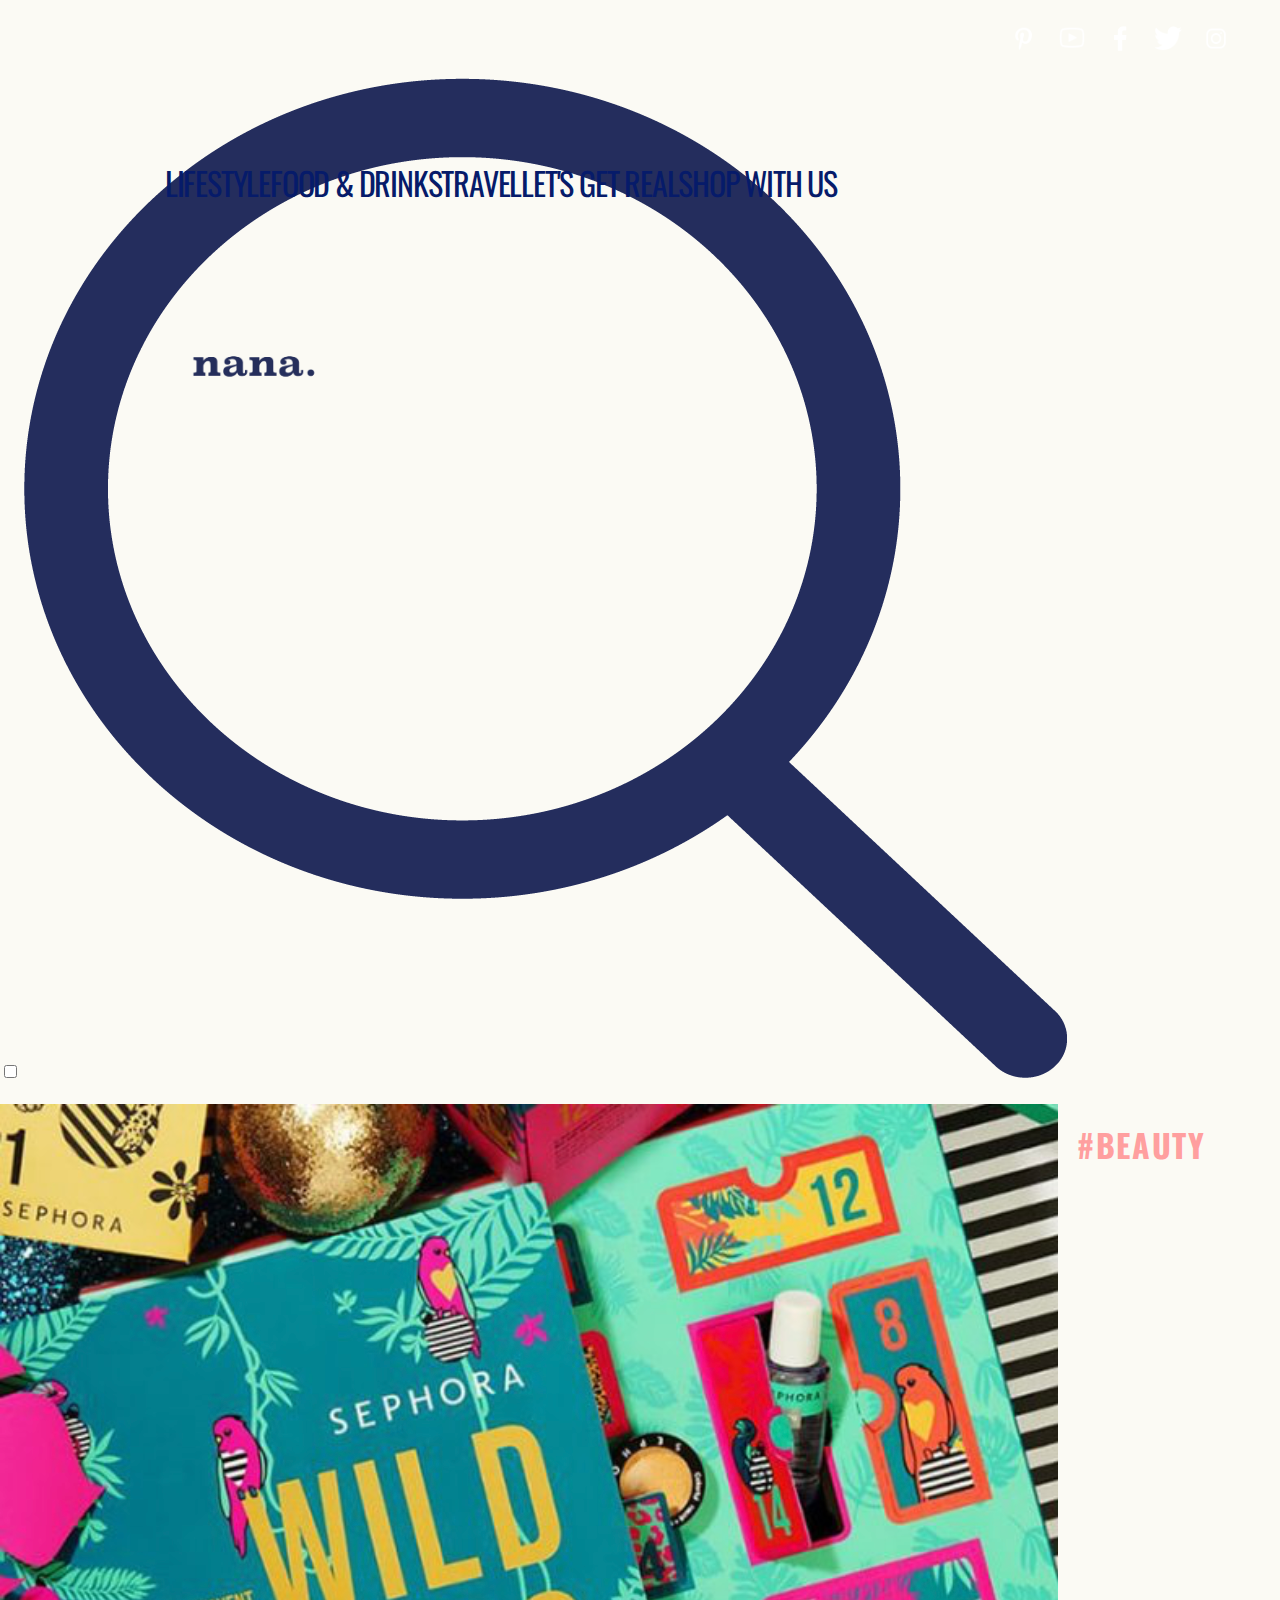
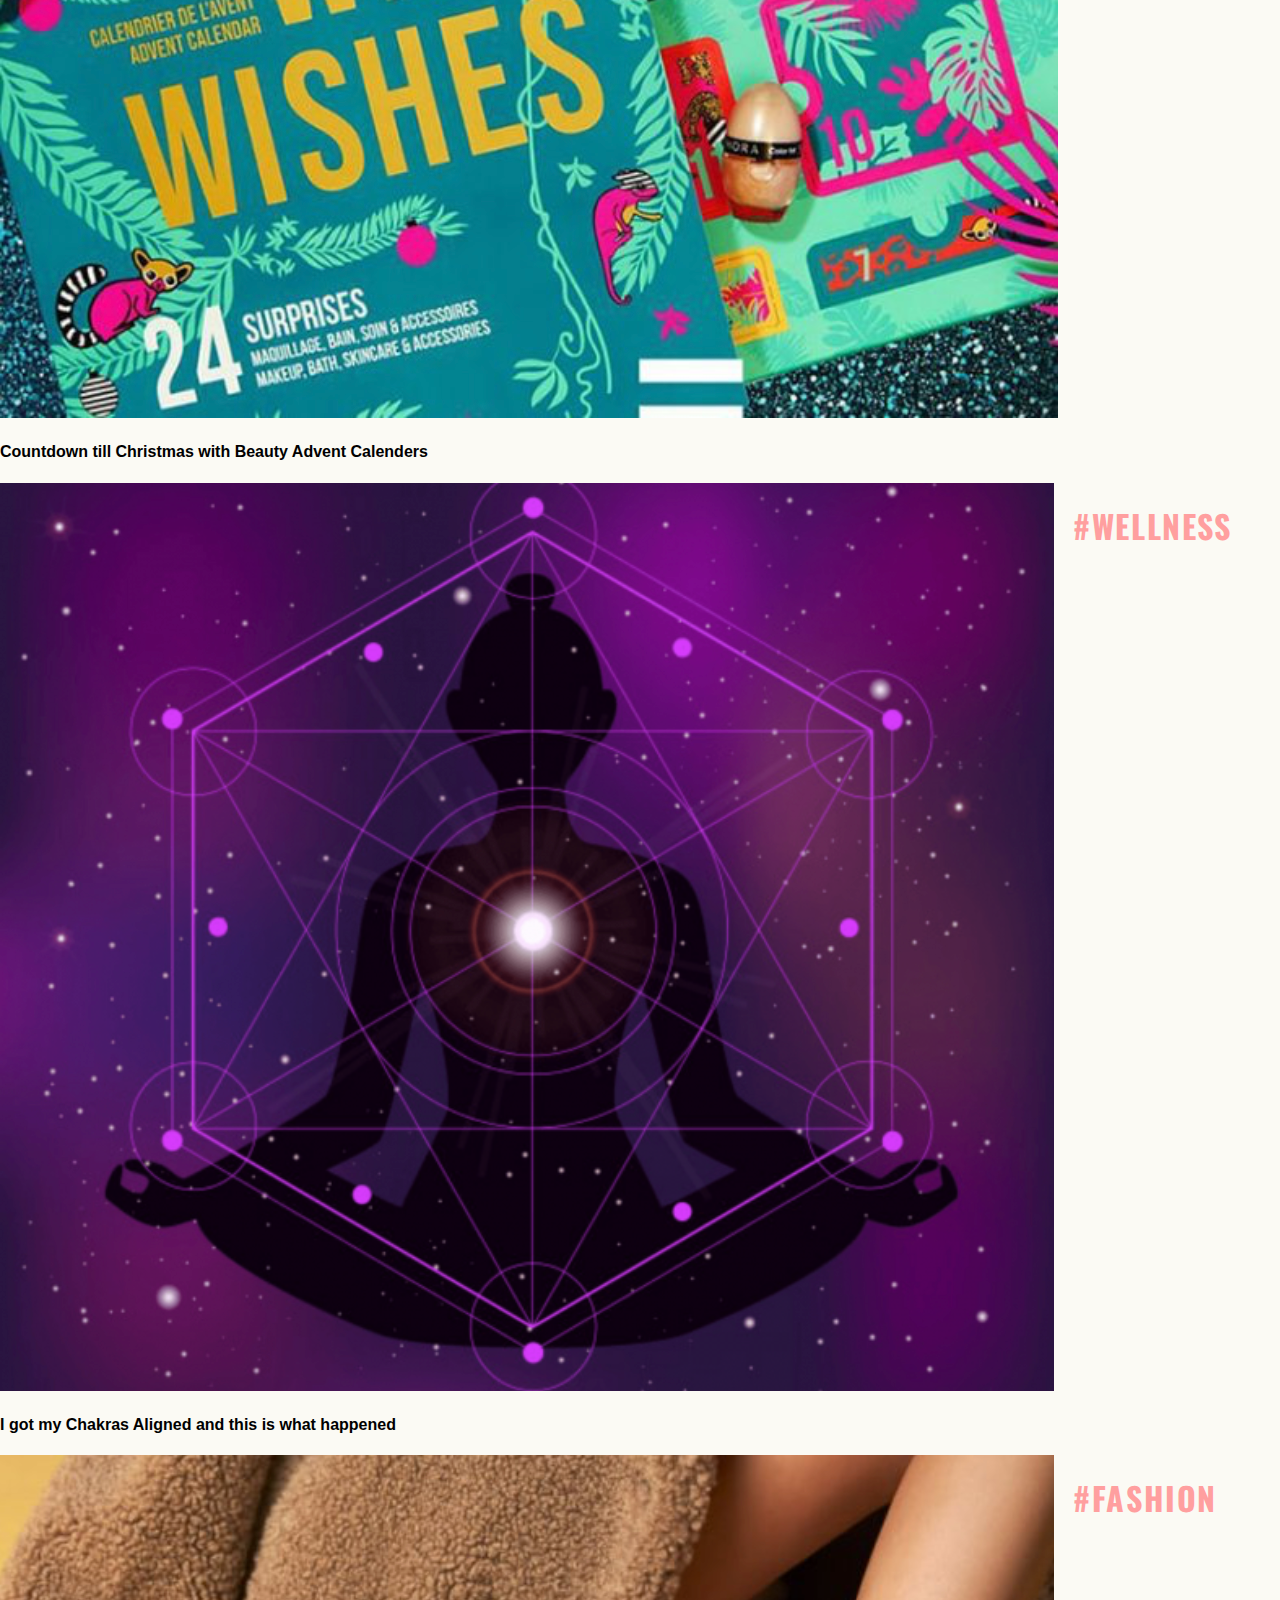
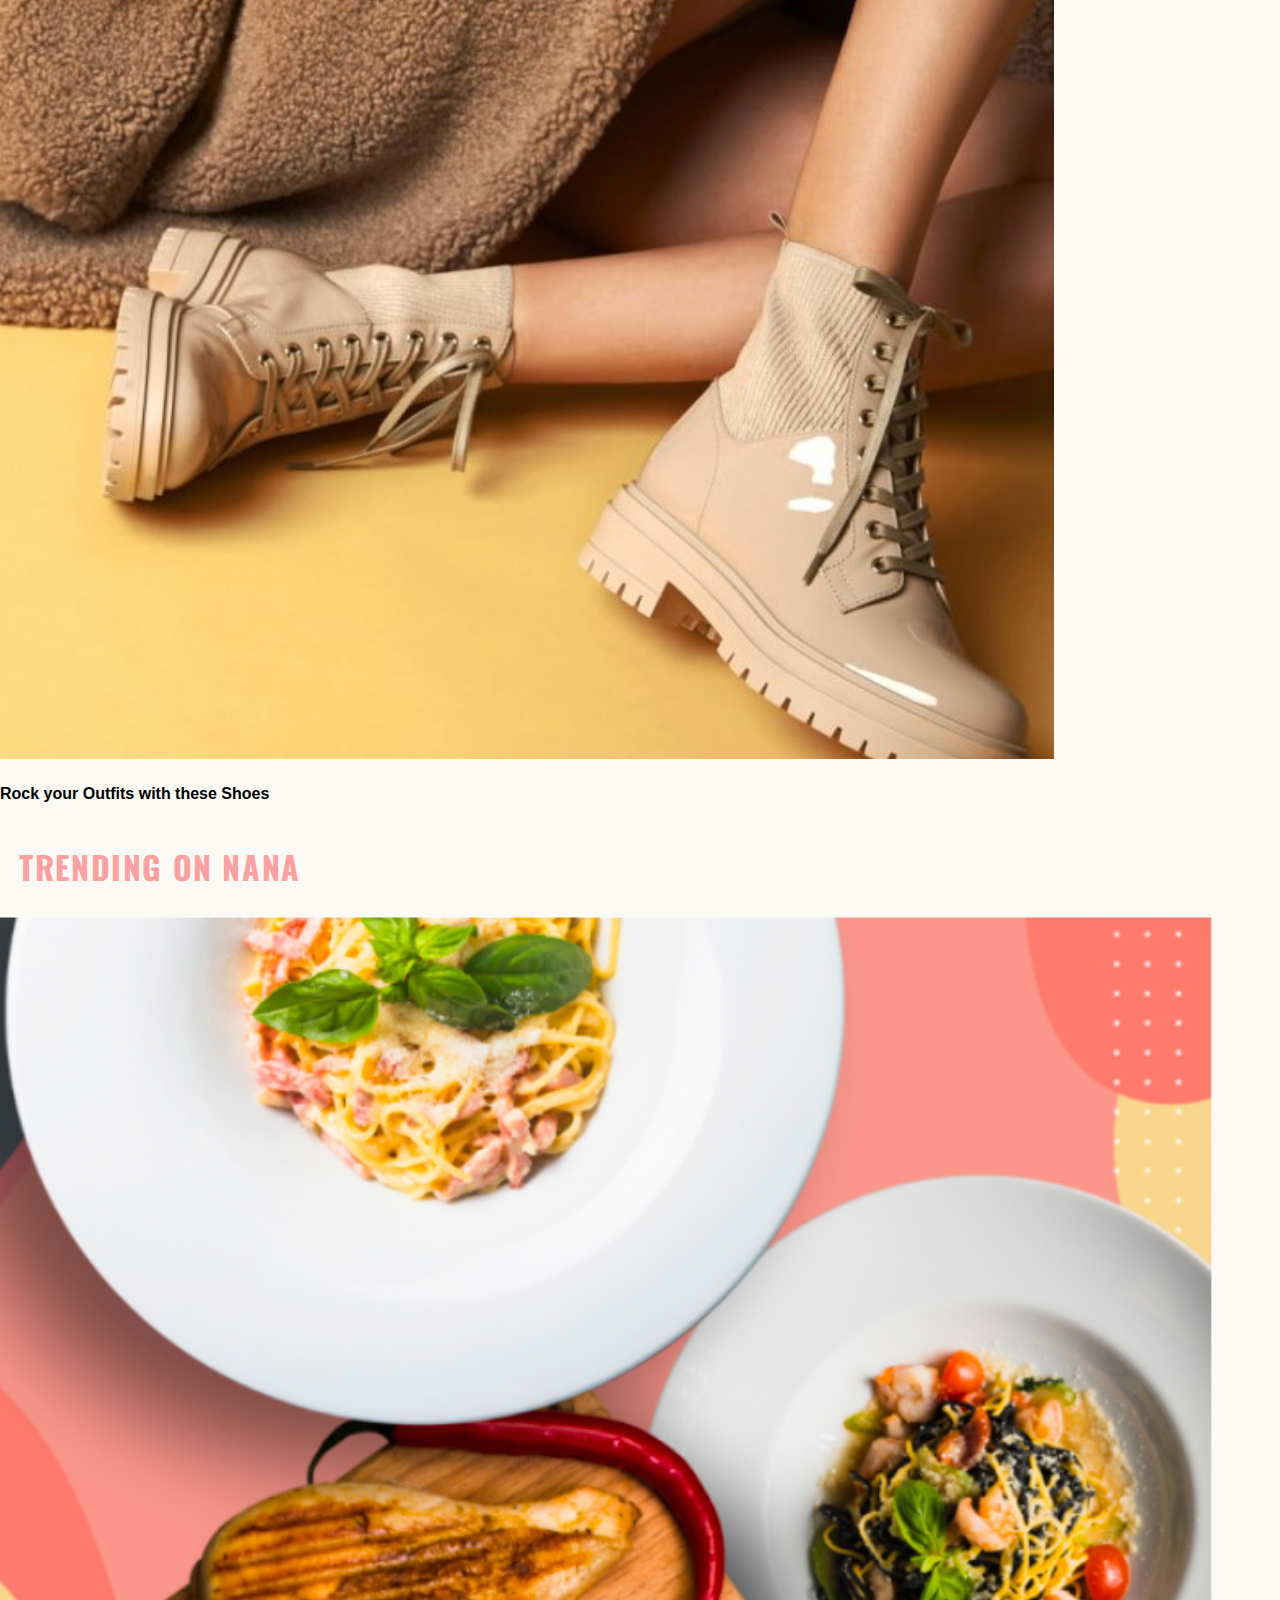
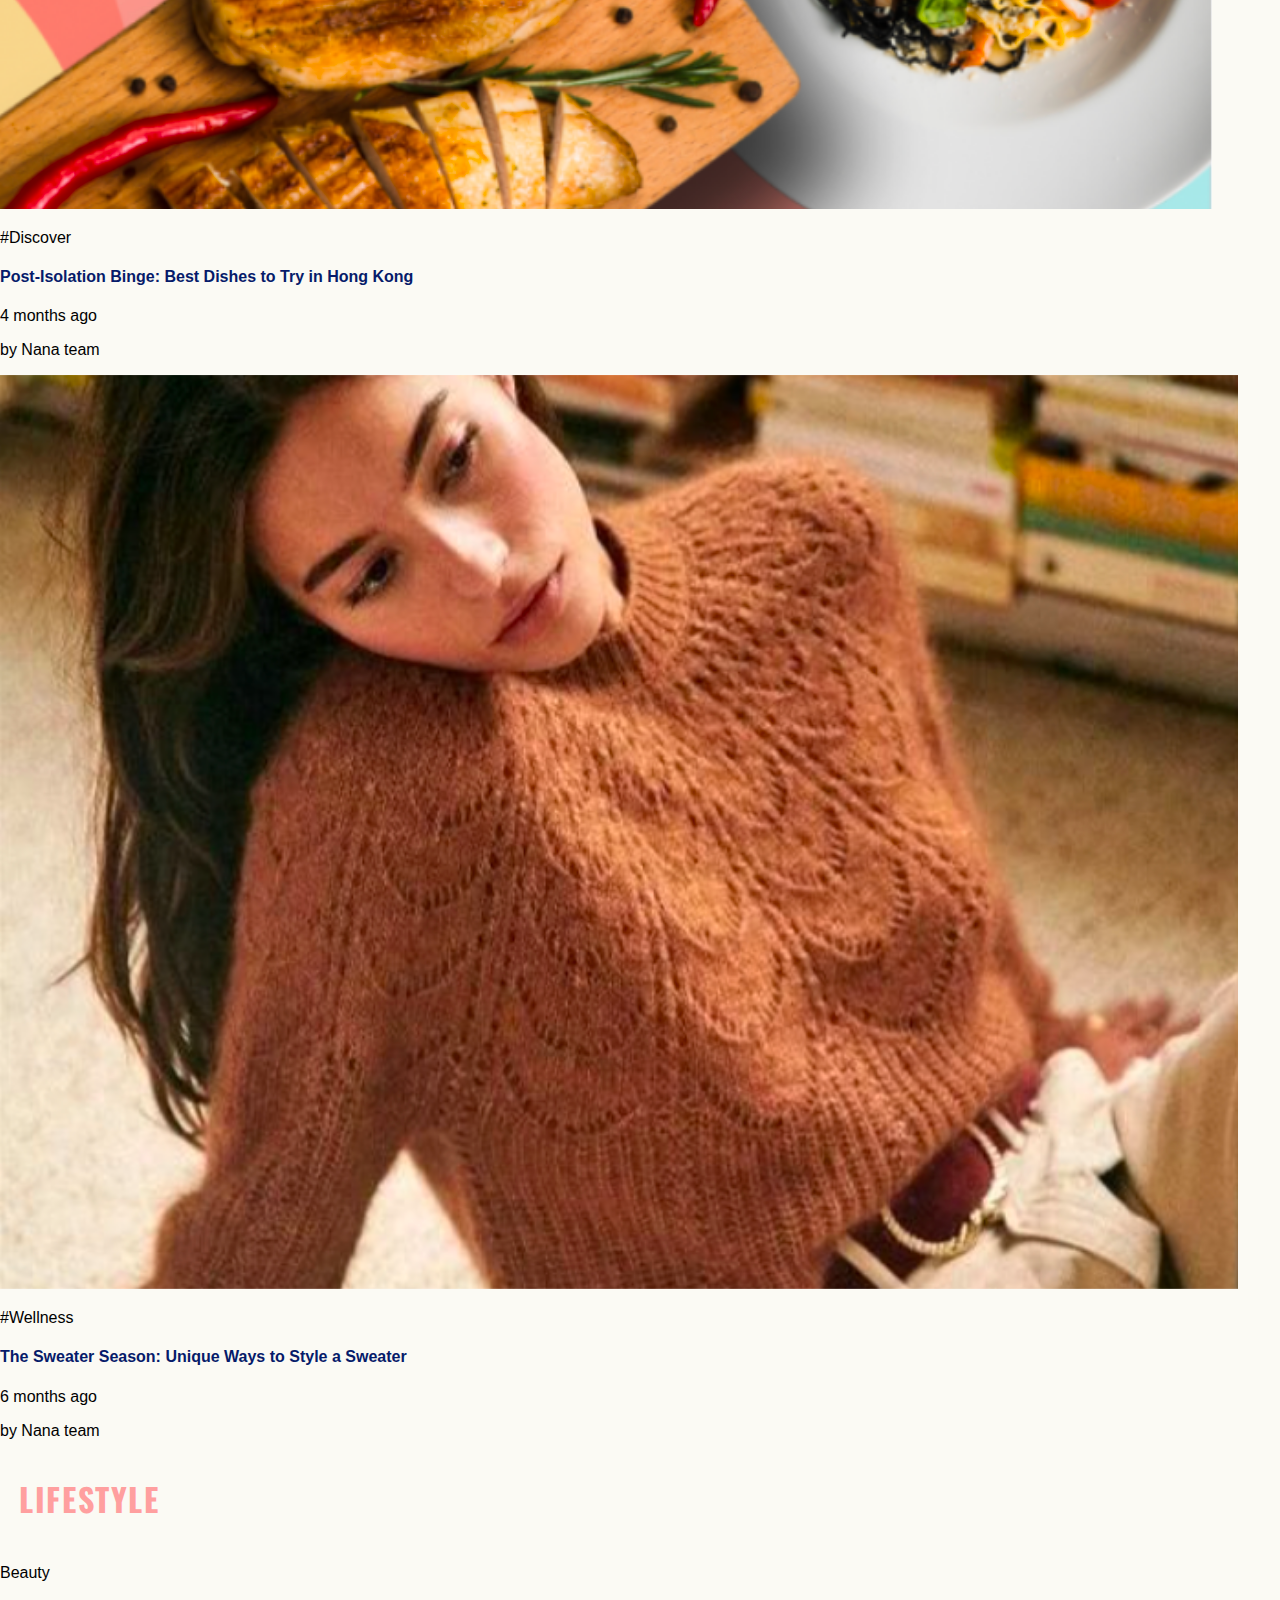
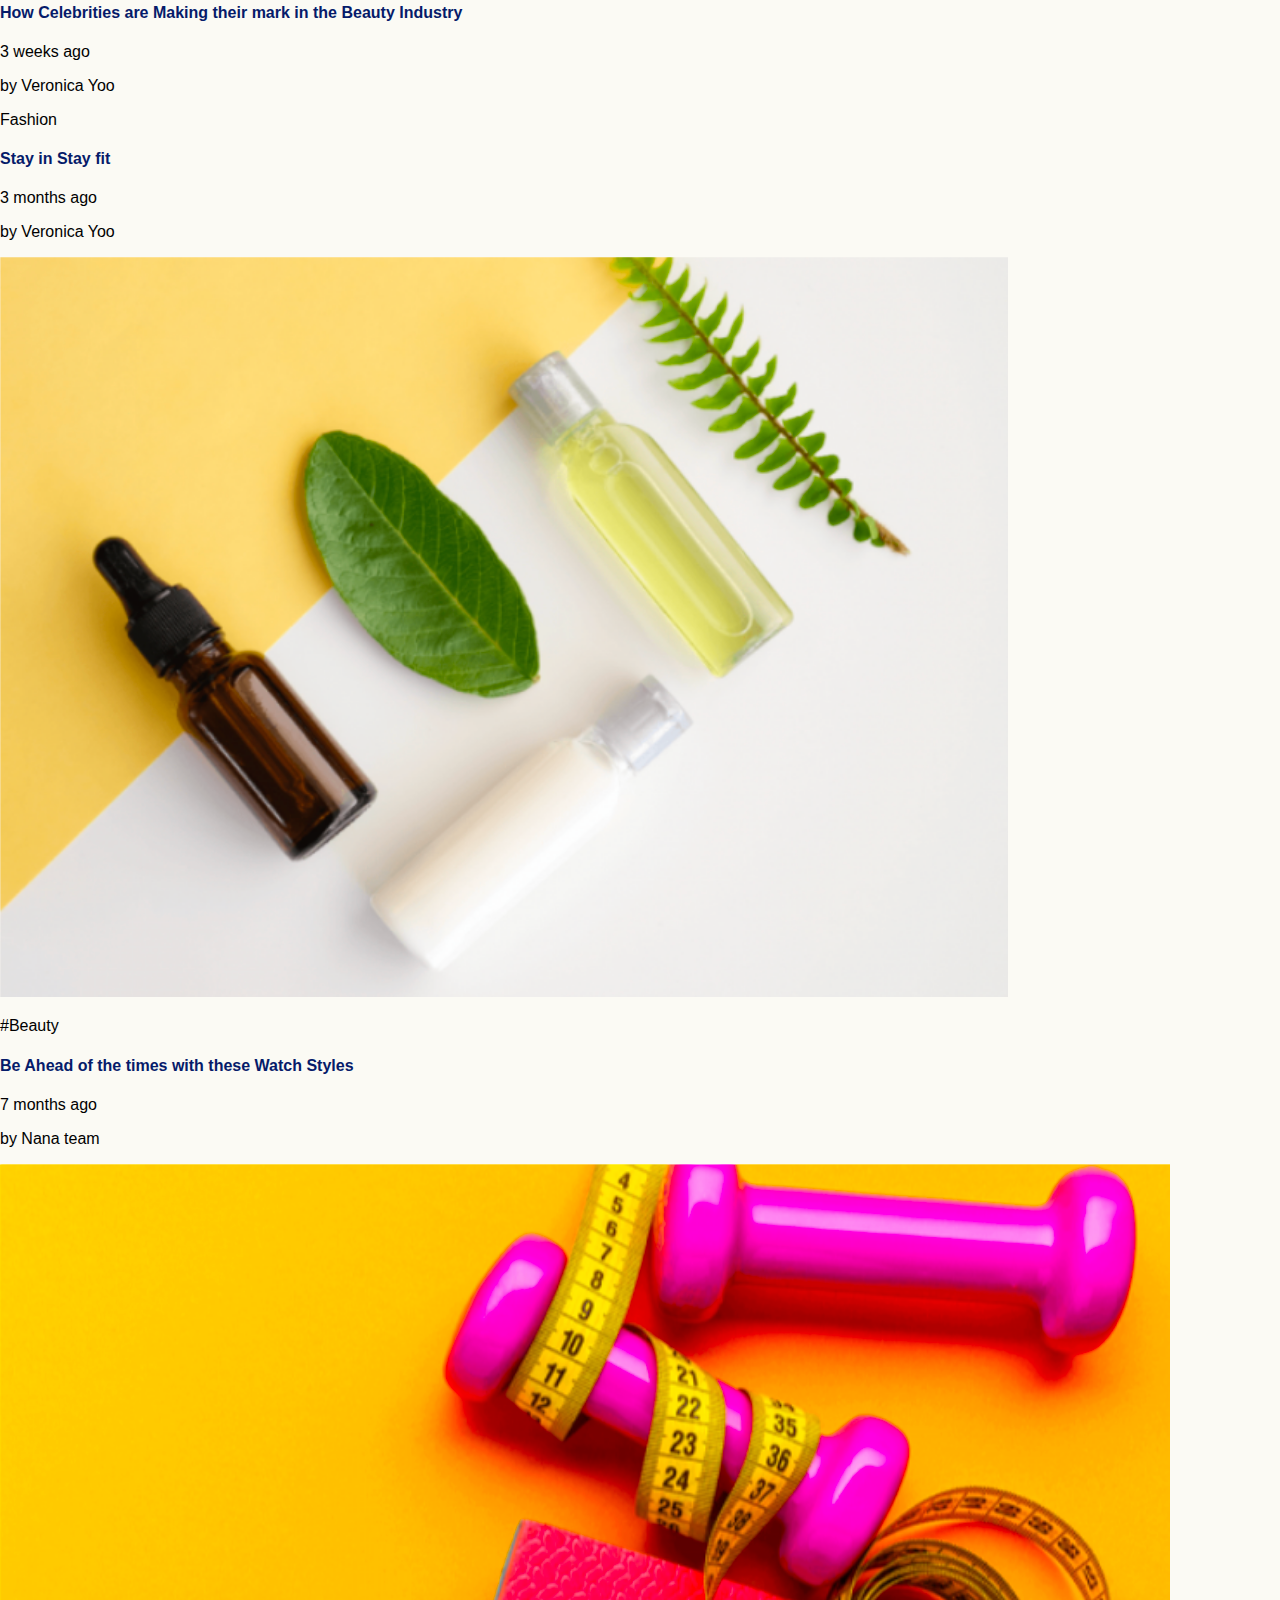
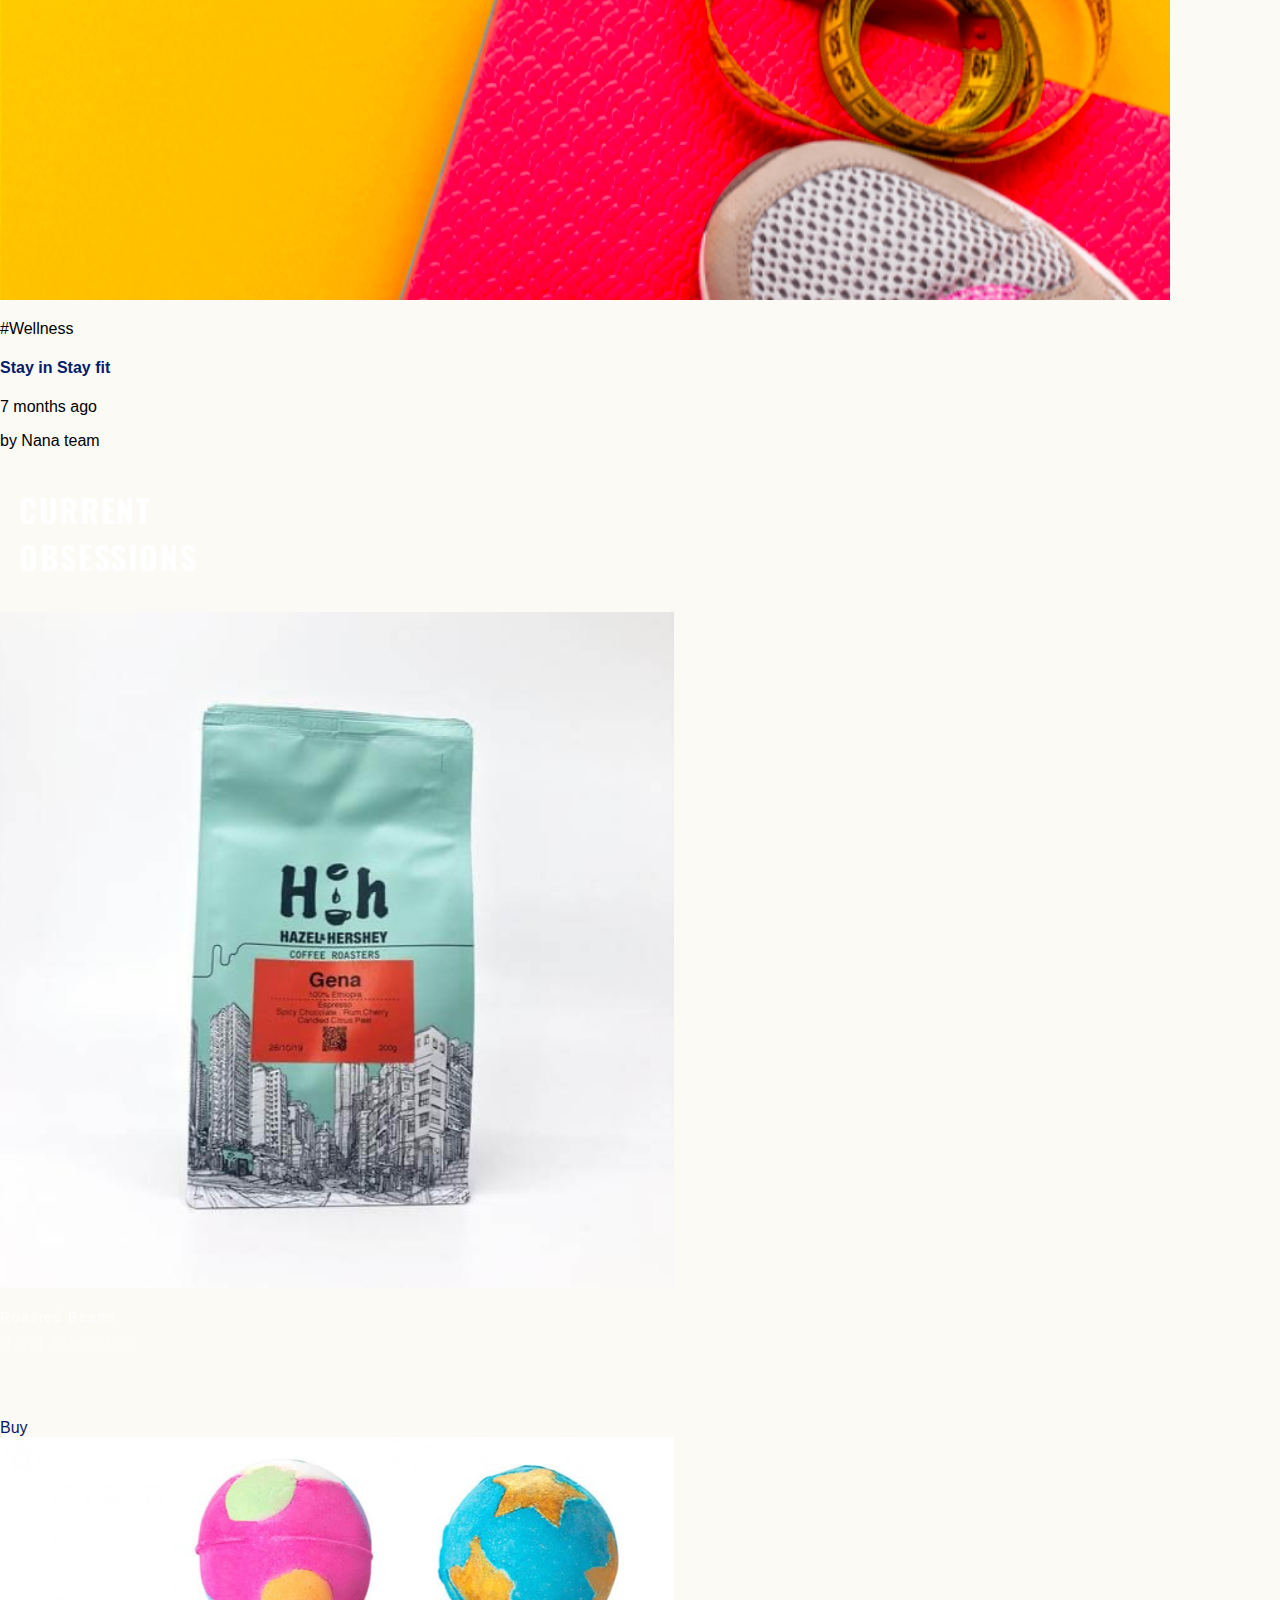
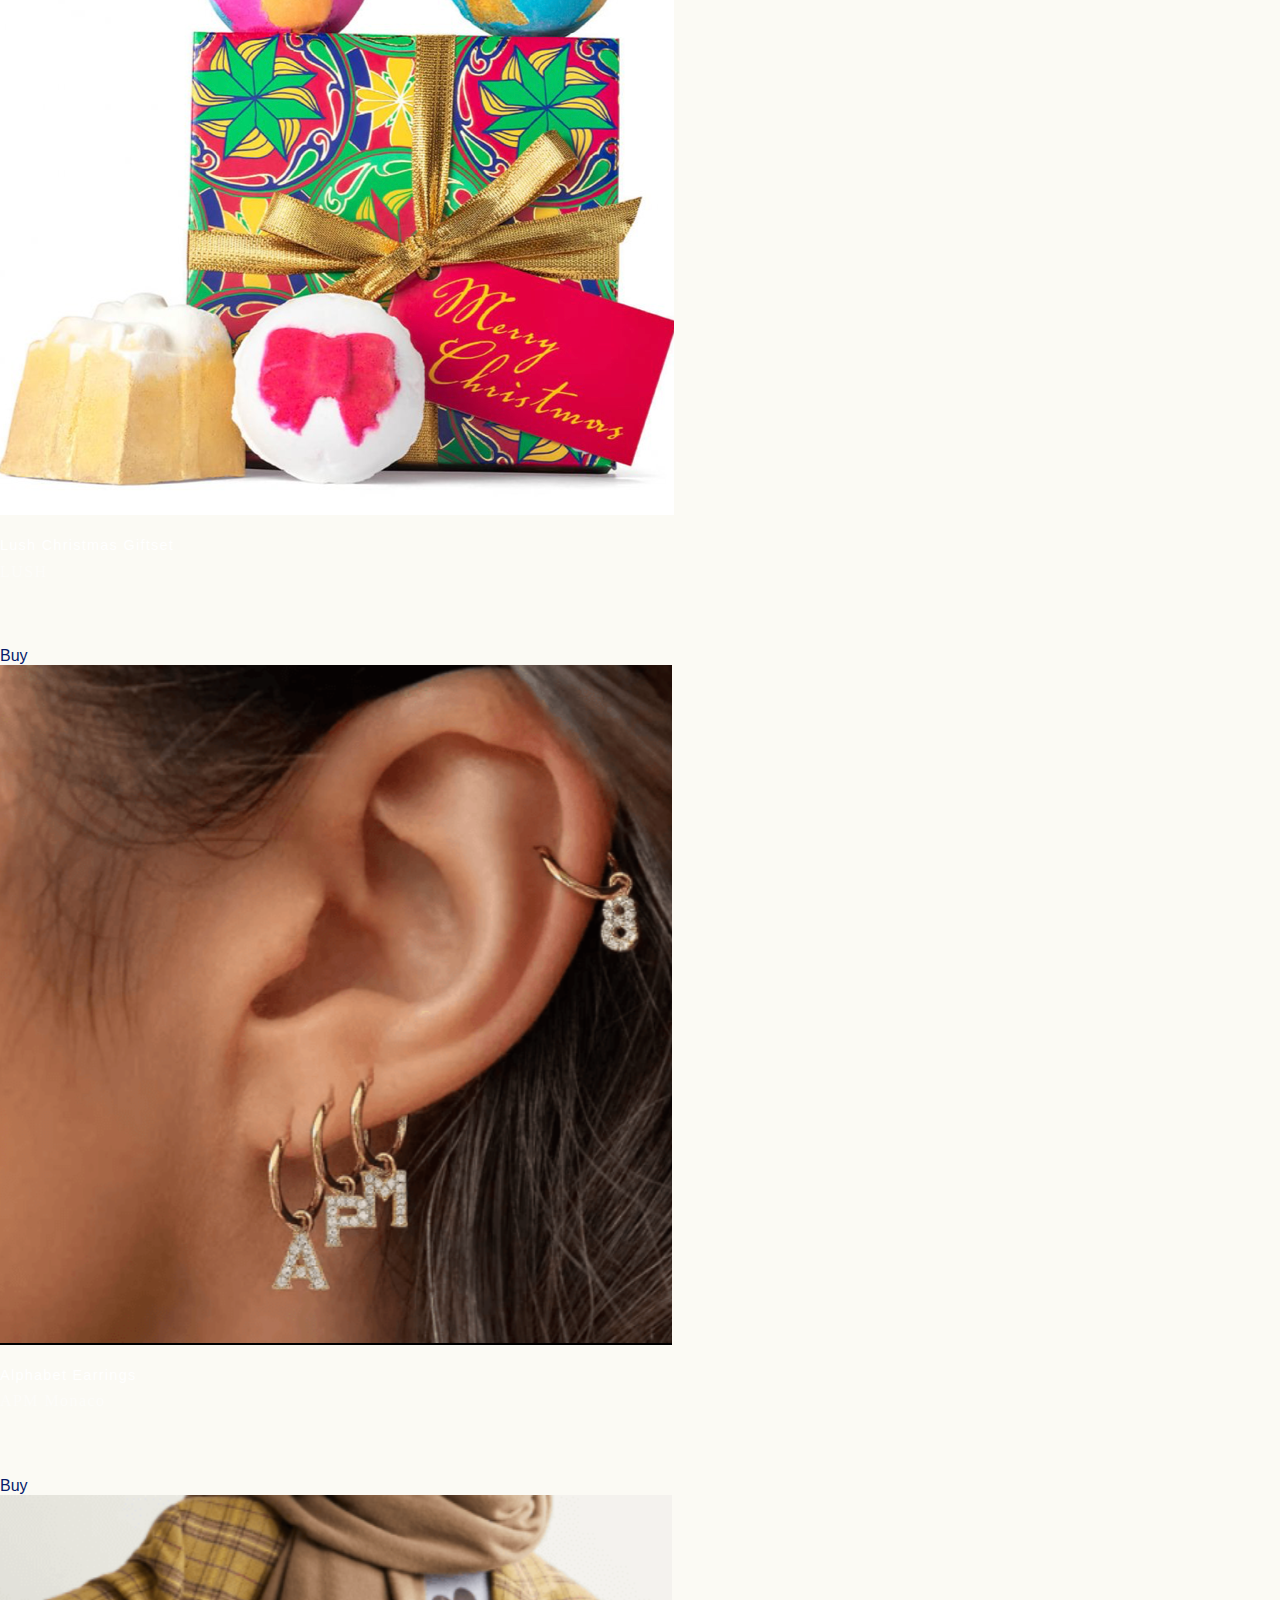
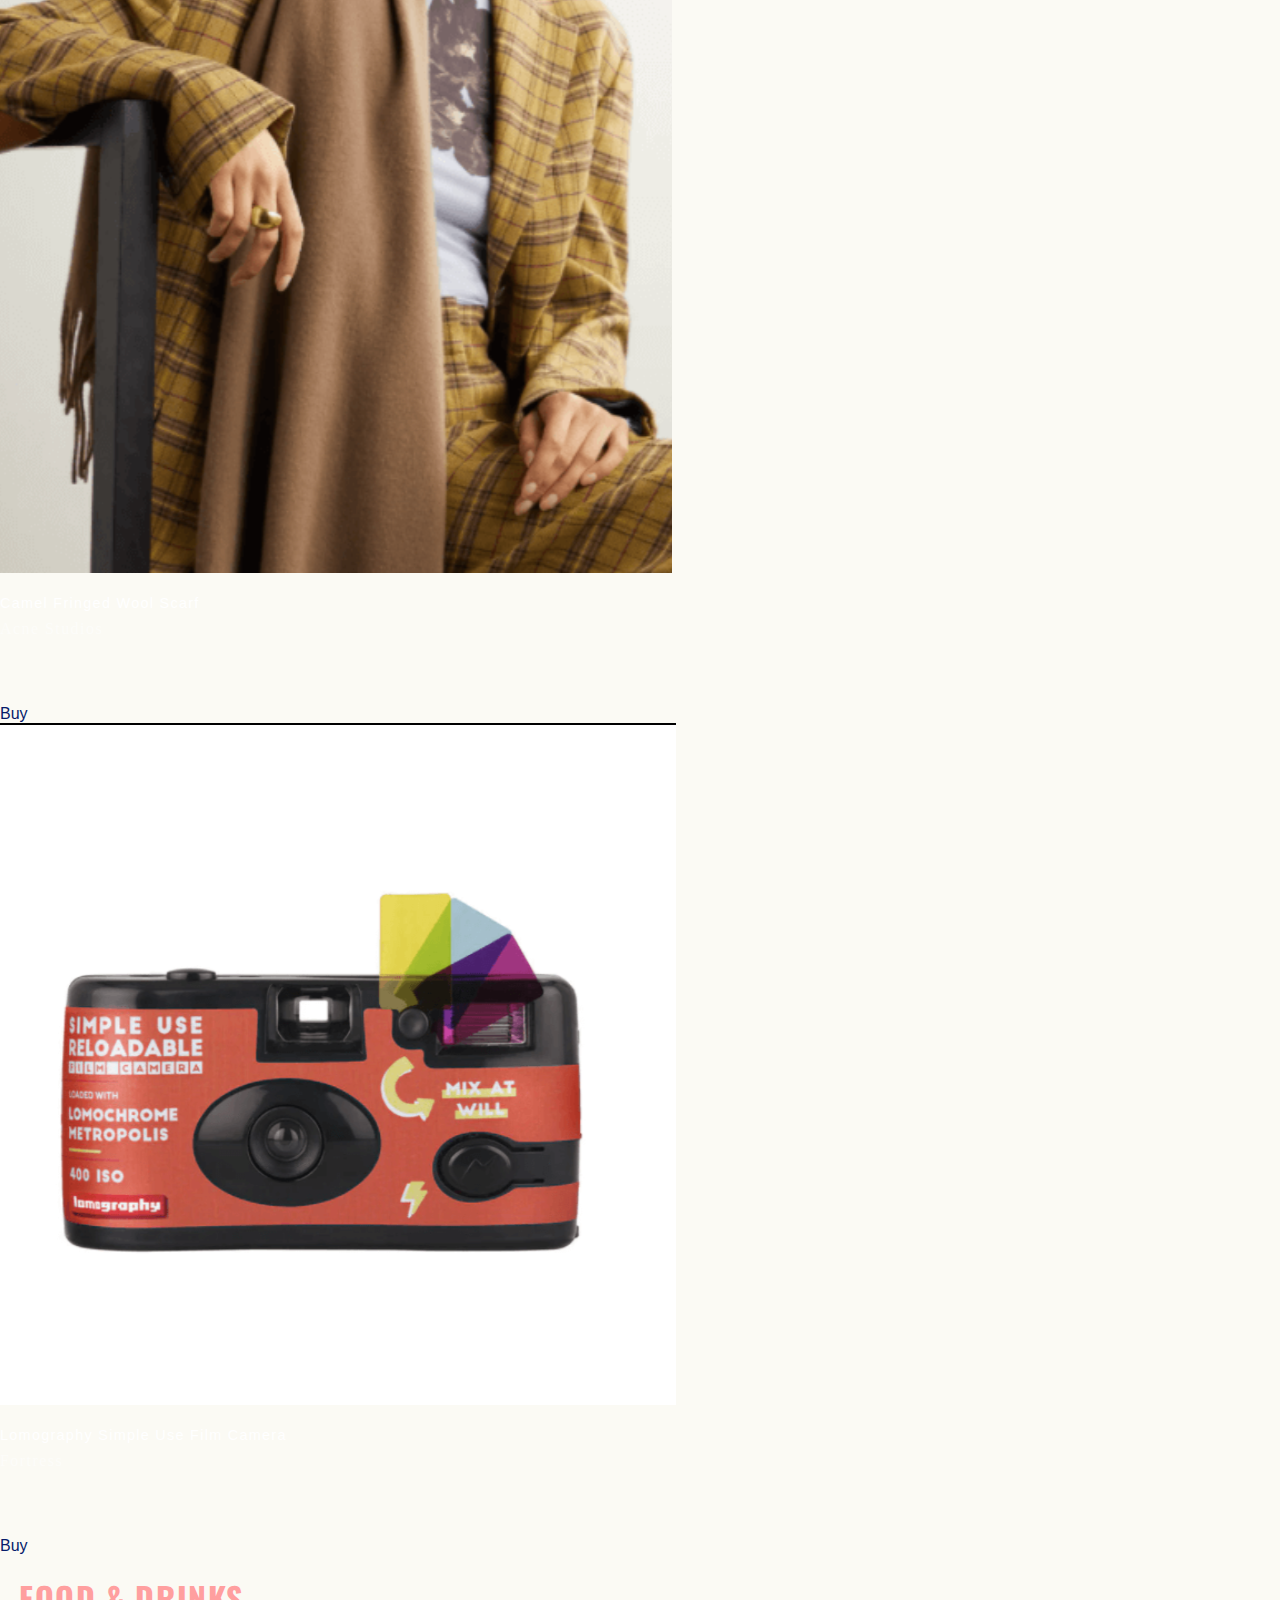
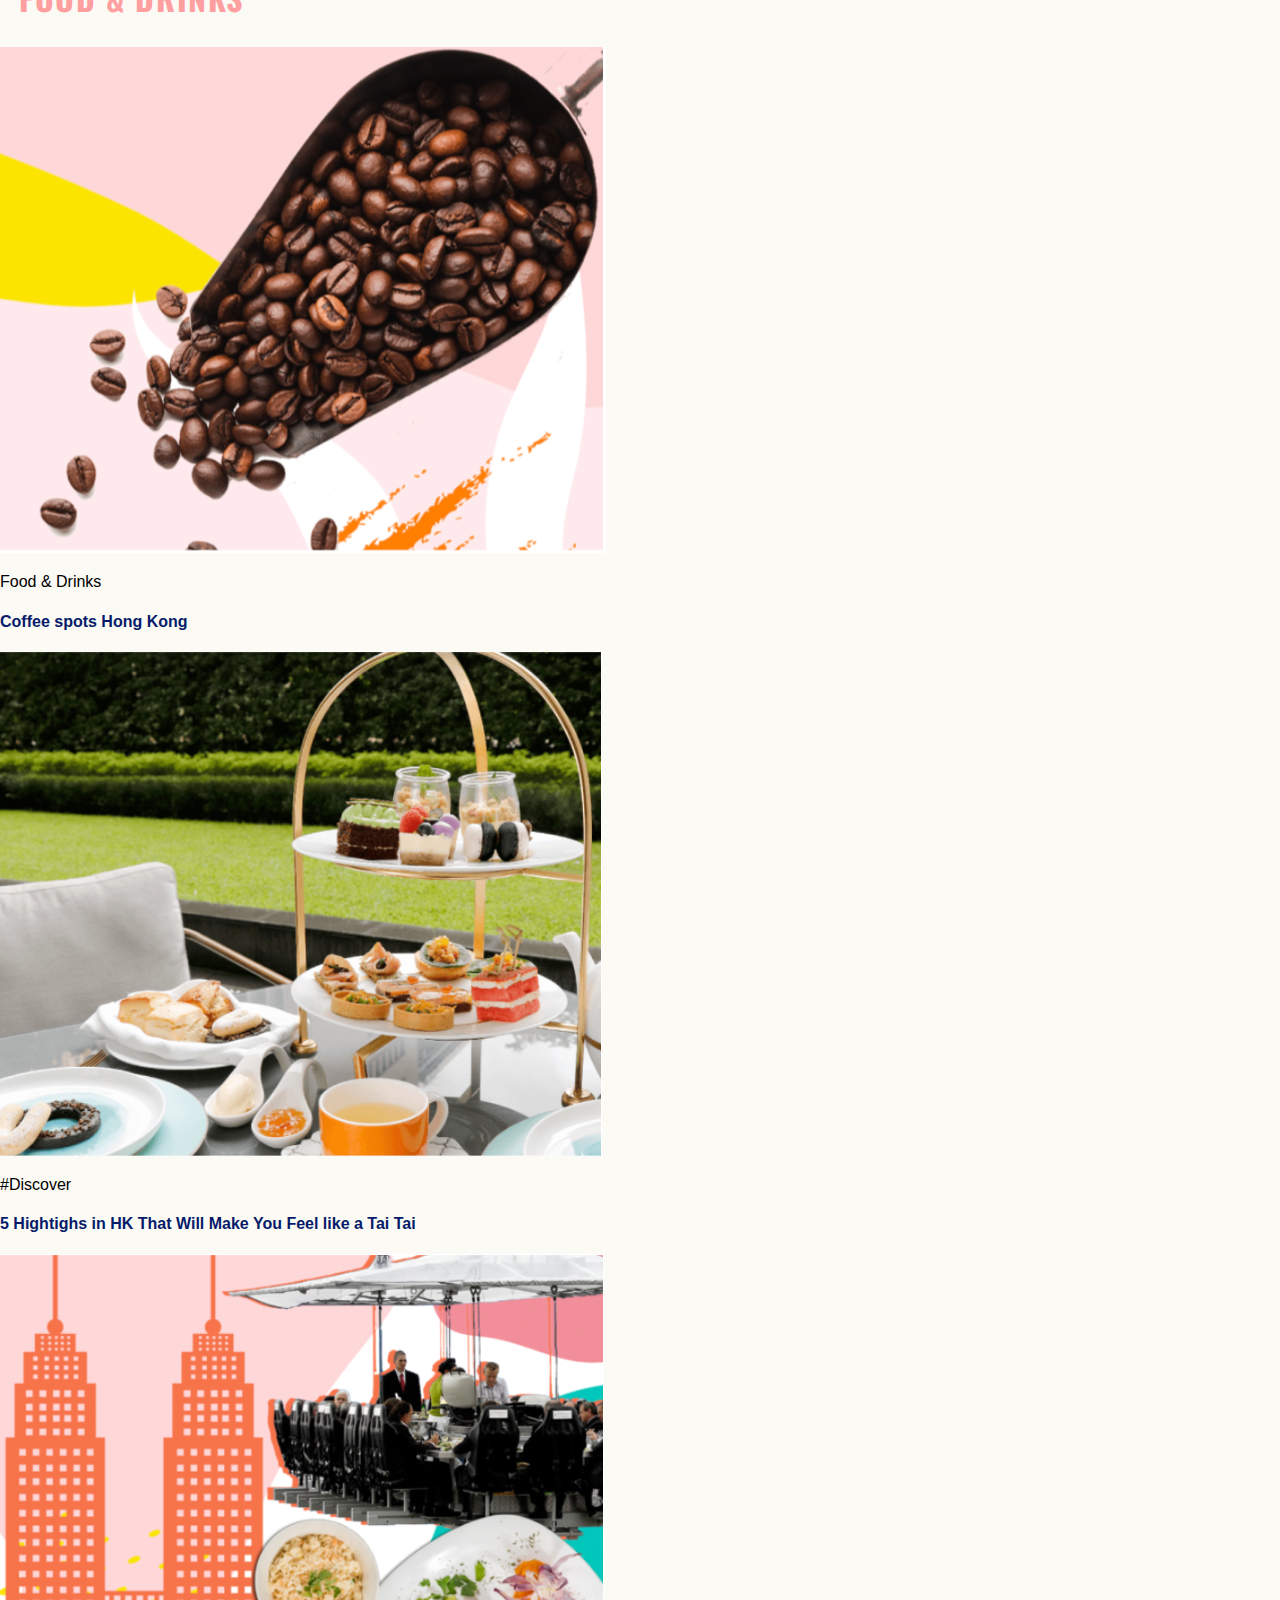
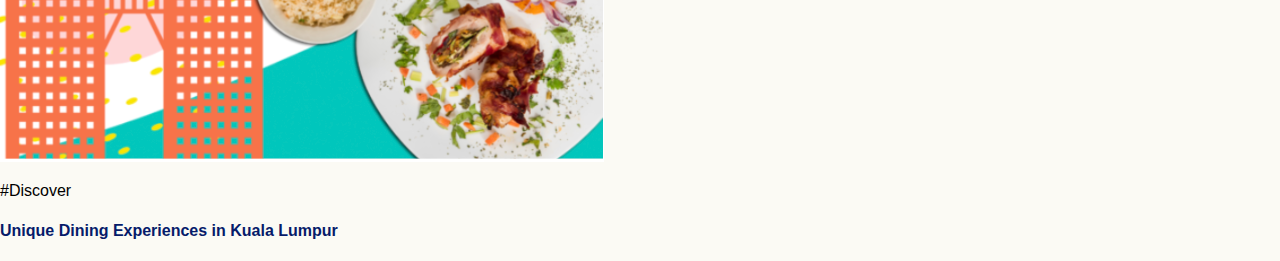
==== index.html @ 3c9623fb "Add files via upload" ====
<!DOCTYPE html>
<html lang="en">
<head>

    <link rel="stylesheet" href="styles/style.css">
    <link rel="preconnect" href="https://fonts.gstatic.com">
    <link href="https://fonts.googleapis.com/css2?family=Oswald&display=swap" rel="stylesheet">
    <link rel="preconnect" href="https://fonts.gstatic.com">
    <link href="https://fonts.googleapis.com/css2?family=Merriweather:wght@300&display=swap" rel="stylesheet">
    <meta charset="utf-8">
    <meta name="author" content="Noa Bos klas 201">
<meta name="viewport" content="width=device-width, initial-scale=1">

    <title>NANA | Digital Magazine and Media Company in Asia for Women</title>

</head>
<body>

 <!-- NAVIGATIE -->

  <header>
  <figure>
      <nav>
 <!-- site logo -->
<a href="index.html"><img src="images/logo.png" class= 'logo' alt="logo_nana"/> </a>

<ul>
   <li><a href="detailpagina.html">Lifestyle</a> </li>
   <li> <a href="detailpagina.html">Food &amp; drinks</a></li>
   <li> <a href="detailpagina.html">Travel</a></li>
   <li>  <a href="detailpagina.html">Let's get real</a></li>
   <li> <a href="detailpagina.html">Shop with us</a></li>

    <!-- bron iconen: icons8.com -->
</ul>
          <ul>
    <li><a href="#"></a><img src="images/icon1.png" class="icon" alt="pinterest"/>  </li>
    <li><a href="#"></a><img src="images/icon2.png" class="icon" alt="youtube"/>  </li>
    <li><a href="#"></a><img src="images/icon3.png" class="icon" alt="facebook"/>  </li>
    <li><a href="#"></a><img src="images/icon4.png" class="icon" alt="twitter"/>  </li>
    <li><a href="#"></a><img src="images/icon5.png" class="icon" alt="instagram"/>  </li>
    </ul>
<button class="nav-toggler"></button>
<button class="nav-toggler-blue"></button>
      </nav>
  </figure>

     <!-- search bar -->
    <input type="checkbox" id="active">
    <label for="active" class="menu-btn"><img src="images/search.png" class="search" alt="searchicon"/></label>
    <section class="wrapper">

</section>
<section class="content">

</section>
</header>
<main>

<!-- banner -->

<section class="CSSgal">

  <s id="s1"></s>
  <s id="s2"></s>
  <s id="s3"></s>

  <ul class="slider">

    <li><img src="images/adventkalender.png"  alt="advent kalender"/><h2> #Beauty</h2><h4> Countdown till Christmas with Beauty Advent Calenders</h4></li>
      <li><img src="images/chakra.png"  alt="chakra's aligned"/><h2> #Wellness</h2><h4> I got my Chakras Aligned and this is what happened</h4></li>
    <li><img src="images/schoenen.png"  alt="schoenen"/><h2> #Fashion</h2><h4>Rock your Outfits with these Shoes</h4></li>
  </ul>

  <ul class="prevNext">
    <li><a href="#s4"></a><a href="#s2"></a></li>
    <li><a href="#s1"></a><a href="#s3"></a></li>
    <li><a href="#s2"></a><a href="#s4"></a></li>
    <li><a href="#s3"></a><a href="#s1"></a></li>
  </ul>



</section>


<!-- blog 1 -->

  <section class="blog1">
      <h2>Trending on Nana</h2>
         <ul>
             <li><img src="images/trending1.png" class="blogpost" alt="trending discover"><p>#Discover</p><h4><a href="detailpagina.html">Post-Isolation Binge: Best Dishes to Try in Hong Kong</a></h4><p>4 months ago</p><aside></aside><p>by Nana team</p></li>
             <li><img src="images/trending2.png" class="blogpost" alt="trending wellness" ><p>#Wellness</p><h4><a href="detailpagina.html">The Sweater Season: Unique Ways to Style a Sweater</a></h4><p>6 months ago</p><aside></aside><p>by Nana team</p></li>
         </ul>
  </section>


<!-- blog 2 -->

  <section class="blog2">
      <h2>Lifestyle</h2>
        <ul class="apart">
            <li><figure></figure><p>Beauty</p><h4><a href="detailpagina.html">How Celebrities are Making their mark in the Beauty Industry</a></h4><p>3 weeks ago</p><aside></aside><p>by Veronica Yoo</p></li>
            <li><figure></figure><p>Fashion</p><h4><a href="detailpagina.html">Stay in Stay fit</a></h4><p>3 months ago</p><aside></aside><p>by Veronica Yoo</p></li>
          </ul>

          <ul>
              <li><img src="images/lifestyle1.png" class="blogpost" alt="beauty lifestyle"><p>#Beauty</p><h4><a href="detailpagina.html">Be Ahead of the times with these Watch Styles</a></h4><p>7 months ago</p><aside></aside><p>by Nana team</p></li>
              <li><img src="images/lifestyle2.png" class="blogpost" alt="beauty wellness" ><p>#Wellness</p><h4><a href="detailpagina.html">Stay in Stay fit</a></h4><p>7 months ago</p><aside></aside><p>by Nana team</p></li>
          </ul>
  </section>



<!-- shop -->
  <section class="carousel">
      <h3>Current Obsessions</h3>
        <ul class="content-slider">
          <li class="img-holder"><img src="images/shop1.png" alt="roasted beans" class="img-responsive"><h6>Roasted Beans</h6><h5>Hazel &amp; Hershey</h5><a href="detailpagina.html">Buy</a></li>
          <li class="img-holder"><img src="images/shop2.png" alt="lush christmas" class="img-responsive"><h6>Lush Christmas Giftset</h6><h5>LUSH</h5><a href="detailpagina.html">Buy</a></li>
          <li class="img-holder"><img src="images/shop3.png" alt="earrings" class="img-responsive"><h6>Alphabet Earrings</h6><h5>APM Monaco</h5><a href="detailpagina.html">Buy</a></li>
          <li class="img-holder"><img src="images/shop4.png" alt="scarf acne" class="img-responsive"><h6>Camel Fringed Wool Scarf</h6><h5>Acne Studios</h5><a href="detailpagina.html">Buy</a></li>
          <li class="img-holder"><img src="images/shop5.png" alt="camera" class="img-responsive"><h6>Lomography Simple Use Film Camera</h6><h5>Fortress</h5><a href="detailpagina.html">Buy</a></li>
        </ul>
  </section>


<!-- blog 3 -->

  <section class="blog3">
      <h2>Food &amp; Drinks</h2>
          <ul>
              <li><img src="images/food.png" class="blogpost" alt=""><p class= "ontop">Food &amp; Drinks</p><h4 class= "ontop"><a href="detailpagina.html">Coffee spots Hong Kong </a></h4></li>
              <li><img src="images/food2.png" class="blogpost" alt="discover tai tai" ><p>#Discover</p><h4><a href="detailpagina.html">5 Hightighs in HK That Will Make You Feel like a Tai Tai</a></h4></li>
              <li><img src="images/food3.png" class="blogpost" alt="discover kuala lumpur" ><p>#Discover</p><h4><a href="detailpagina.html">Unique Dining Experiences in Kuala Lumpur</a></h4></li>
          </ul>
  </section>




<script src="scripts/script.js"></script>
</main>
<footer>




</footer>
</body>
</html>
---- styles/style.css ----
/* CSS Document */
*, *::after, *::before {
  box-sizing:border-box;
}

/* BASICS */

html{
     max-width:100%;
}
body {
  margin: 0;
  font-family: Helvetica, sans-serif;
  max-width:100%;
  background-color: #FBFAF4;
}


    ul {
         list-style: none;
         margin: 0;
         padding: 0;
    }
/* Is voor de witte titel in zwarte vlak deze moet wit zijn & onder elkaar*/
h3 {
    display:inline-block;
    font-family: 'Oswald', sans-serif;
    vertical-align: top;
    text-transform: uppercase;
    text-decoration: none;
    letter-spacing: 0.05em;
    color: #fff;
    margin-top: 0.6em;
    text-decoration: none;
    font-size: 2em;
    text-align: left;
    padding-left: 0.6em;
    width:0.6em;
    text-decoration: none;
}

/* is voor alle roze titels; deze moet roze zijn */
h2 {
    display:inline-block;
    font-family: 'Oswald', sans-serif;
    vertical-align: top;
    text-transform: uppercase;
    text-decoration: none;
    letter-spacing: 0.05em;
    color: #FF9F9F;
    margin-top: 0.6em;
    text-decoration: none;
    font-size: 2em;
    text-align: left;
    padding-left: 0.6em;
    max-width:70%;
    text-decoration: none;
}

/* simpele titel voor het product */
h6 {
    text-decoration: none;
    letter-spacing: 0.09em;
    color: #fff;
    font-size: 0.9em;
    position: relative;
    top:-1.1em;
    font-weight: 500;
    text-decoration: none;

}

/* simpele onder titel voor het product */
h5 {
    font-family: 'Times New Roman', sans-serif;
    text-decoration: none;
    letter-spacing: 0.09em;
    color: rgba(255, 255, 255, 0.53);
    font-size: 1em;
    position: relative;
    top:-2.5em;
    font-weight: 500;
    text-decoration: none;

}

a{
    text-decoration: none;
    color: #061B6A;
}

/* NAVIGATIE */

header{
    background-color: #FBFAF4;
    position: relative;
    top:-1.25em;
}

.logo{
    width: 10%;
    text-align: center;
    position:absolute;
    top:32%;
    left:15%;
    cursor:pointer;
    z-index: 10;
}


 @media only screen and (max-width: 37.5em) and (max-width: 48em) {
 .logo{
  visibility: visible;
  position: absolute;
  width: 30%;
  top: 50%;
  left: 50%;
  transform: translate(-50%, -50%);
        }
    }

nav {
  display: flex;
  justify-content: space-between;
  align-items: center;
}

nav ul {
  list-style: none;
  display: flex;
}

nav ul li a {
    display:inline-block;
    font-family: 'Oswald', sans-serif;
    display: inline-block;
    vertical-align: top;
    text-transform: uppercase;
    text-decoration: none;
    letter-spacing: -0.0375em;
    color: #061B6A;
    margin-top: 0.6em;
    text-decoration: none;
    font-size: 2em;
    text-align: left;
    position: relative;
    left:-.6em;
    top:4.5em;




}



.icon{
    width:1.8em;
     display: inline-block;
  margin: 0 0.6em;
    display: flex;
justify-content: space-evenly;
}



/* NAVIGATIE VIERKANTJE*/

.nav-toggler {
  border: 0.1875em solid #FF9F9F;
  background-color: rgba(6, 27, 106, 0);
  cursor: pointer;
  height: 1.56em;
  width:0.06em;
  display: none;
  position: relative;
  left: -1.25em;
  z-index: 5;
  margin-top: 1.25em;
  border-radius: 1%;

}

.nav-toggler:focus {
    background-color:white;
}


.nav-toggler-blue{
  border: 0.19em solid #061B6A;
  background-color: #061B6A;;
  cursor: pointer;
  height: 1.5em;
  width:0.19em;
  position: relative;
  z-index: 4;
  display: none;
  left: -1.56em;
  margin-top: 1.25em;
}


@media screen and (max-width: 50em) {
  .nav-toggler-blue {
  position: absolute;
  top: 15%;
  left: 12%;
  }



@media screen and (max-width: 50em) {
  .nav-toggler {
  position: absolute;
  top: 13%;
  left: 10%;
  }

  .nav-toggler {
    display: block;
    width: 1.25em;
  }

    .nav-toggler-blue{
    display: block;
    width: 1.25em;
  }

  nav {
    min-height: 5em;
  }

  nav ul {
    position: absolute;
    width: 100%;
    height: calc(100vh);
    left: 0;
    top: 2.86em;
    flex-direction: column;
    align-items: center;
    background-color: #FF9F9F;
    top:-0.06em;
    bottom: -2.5em;
    max-height: 0;
    overflow: hidden;
    transition: .5s;
  }


  @media only screen and (max-width: 37.5em) {
 nav ul{
  position: absolute;
     z-index: 2;
        }
    }


  nav ul li {
    width: 100%;
    text-align: center;
  }
  nav ul li a {
    padding: .2em;

  }
  nav ul li a:hover {
    background-color: rgba(6, 27, 106, 0);
  }
  nav ul.open {
    max-height: 100vh;
    overflow: visible;
    top:-1em;
  }
}


/* SEARCH BAR POP UP */

    .search{
        width:1.2em;
        position: relative;
        z-index: 5;
        top:-0.6em
    }

.wrapper{
  position: fixed;
  top: -1%;
  left: -1%;
  height: 100%;
  width: 100vh;
  background:#6355C3;
  clip-path: circle(1.3em at calc(100% - 2.8em) 2.8em);
  transition: all 0.3s ease-in-out;
  z-index: 2;


}
#active:checked ~ .wrapper{
  clip-path: circle(75%);
}
.menu-btn{
  position: absolute;
  z-index: 3;
  right: 1.25em;
  top: 1.25em;
  height: 3.1em;
  width: 3.1em;
  text-align: center;
  line-height: 3.1em;
  border-radius: 50%;
  font-size: 1.25em;
  color: #fff;
  cursor: pointer;
  transition: all 0.3s ease-in-out;
  background-color: rgba(251, 250, 244, 0);
}


.wrapper ul{
  position: absolute;
  top: 50%;
  left: 50%;
  transform: translate(-50%, -50%);
  list-style: none;
  text-align: center;
}
.wrapper ul li{
  margin: 0.9em 0;
}
.wrapper ul li a{
  text-decoration: none;
  font-size: 1.8em;
  font-weight: 500;
  padding: 0.3em 1.8em;
  color: #fff;
  position: relative;
  line-height: 3.1em;
  transition: all 0.3s ease;
}
.wrapper ul li a:after{
  position: absolute;
  content: "";
  background: #fff;
  width: 100%;
  height: 3.1em;
  left: 0;
  border-radius: 3.1em;
  transform: scaleY(0);
  z-index: -1;
  transition: transform 0.3s ease;
}
.wrapper ul li a:hover:after{
  transform: scaleY(1);
}


input[type="checkbox"]{
  display: none;
}
.content{
  position: absolute;
  top: 50%;
  left: 50%;
  transform: translate(-50%, -50%);
  z-index: -1;
  text-align: center;
  width: 100%;
  color: #202020;
}
.content .title{
  font-size: 2.5em;
  font-weight: 700;
}
.content p{
  font-size: 2.2em;
  font-weight: 600;
}




/* BANNER SLIDER*/

.CSSgal {
    position: relative;
    overflow: hidden;
    height: 34.4em;
}

.CSSgal .slider {
    height: 100%;
    white-space: nowrap;
    font-size: 0;
    transition: 0.8s;
}


.CSSgal .slider > * {
    font-size: 1rem;
    display: inline-block;
    white-space: normal;
    vertical-align: top;
    height: 100%;
    width: 100%;
    background: none 50% no-repeat;
    background-size: cover;
}

.CSSgal .prevNext {
    position: absolute;
    z-index: 1;
    top: 50%;
    width: 100%;
    height: 0;
}


.CSSgal .prevNext a {
    background: #061B6A;
    position: absolute;
    width:1.8em;
    height:1.8em;
    text-align: center;
    -webkit-transition: 0.3s;
    transition: 0.3s;
    -webkit-transform: translateY(-50%);
    transform: translateY(-50%);
    left: 18.8em;
    top: 14.4em;

}

.CSSgal .prevNext a:hover {
    opacity: 1;
}
.CSSgal .prevNext a+a {
    left: auto;
    right: 0;
}




.CSSgal >s:target ~ .bullets >* {      background: rgba(255, 255, 255, 0.5);}

.CSSgal >s:target ~ .prevNext >* {      visibility: hidden;}

#s1:target ~ .prevNext >*:nth-child(1) {visibility: visible;}
#s2:target ~ .prevNext >*:nth-child(2) {visibility: visible;}
#s3:target ~ .prevNext >*:nth-child(3) {visibility: visible;}


#s1:target ~ .slider {transform: translateX(   0%); -webkit-transform: translateX(   0%);}
#s2:target ~ .slider {transform: translateX(-100%); -webkit-transform: translateX(-100%);}
#s3:target ~ .slider {transform: translateX(-200%); -webkit-transform: translateX(-200%);}


img {
 width: 100%;

}


.CSSgal h4:nth-of-type(1) {
position: relative;
left:-0.7em;
font-size: 1.6em;
font-weight: 200;
text-align: left;
width: 14em;
}

.CSSgal h2:nth-of-type(1) {
font-size: 0.8em;
letter-spacing: 0.08em;
}




/*BLOG*/

p:nth-of-type(1) {
    color: #061B6A;
    margin-left: auto;
    margin-right: auto;
    width: 8em;
    font-size: 0.9em;
    text-align: center;



}
p:nth-of-type(3) {
    color: #A1ACC8;
    margin-left: auto;
    margin-right: 4.4em;
    width: 8em;
    font-size: 0.9em;
    position: relative;
    top:-2.4em;
    text-align: center;


}

p:nth-of-type(2) {
    color: #061B6A;
    margin-left: 4.6em;
    margin-right: auto;
    width: 8em;
    font-size: 0.9em;
    margin-bottom: 0.1em;
    margin-top: 0.1em;
    padding-left: 0.6em;
}

h4:nth-of-type(1) {
    font-family: 'Times New Roman', sans-serif;
    font-size: 1.3em;
    color: #061B6A;
    text-align: center;
    margin: 0em;
    padding-left: 1.25em;
    padding-right: 1.25em;
    font-weight: 200;
}

aside {
 width: 0.2em;
      height: 0.2em;
      background: #FF9F9F;
      border-radius: 50%;
     padding:0em;
    margin-left: 11.25em;
    position: relative;
    margin-right: auto;
    top:-0.6em;

}

    .blog1{
     background-color: white;

    }

    .blogpost{
       max-width: 90%;
         display: flex;

  align-items: center;
  justify-content: center;
        display: block;
   width: 90%;
   max-width: 31.3em;
   height: auto;
   margin: auto;

    }


.apart li h4:first-of-type {
   text-align: left;
}

.apart li p:first-of-type {
   position: relative;
left: -10em;
}

.apart li p:nth-last-of-type(2) {
   position: relative;
left: -3.4em;
}

.apart li aside:nth-last-of-type(1) {
   position: relative;
left: -3.1em;
}

.apart li p:nth-last-of-type(1) {
   position: relative;
left: -3.1em;
}

.apart li figure:nth-last-of-type(1) {
 width: 1.6em;
      height: 1.6em;
      background: #FF9F9F;
    position: relative;
    left:-1.25em;
}

/*CAROUSEL WATCH & CURRENT OBSESSIONS*/

 .carousel{
        background-color: #000000;
        width:100%
    }

.content-slider {
   display: flex;
   overflow-y: hidden;
   overflow-x: scroll;

}
.img-holder{
  max-width:80%;
  display: block;
  position: relative;
  flex-shrink:0;
  padding: 4%;

  }

.img-responsive{
   object-fit: cover;
   width:100%;
}


.carousel a:nth-of-type(1){
    color: #FF9F9F;
    margin-left: auto;
    margin-right: auto;
    width: 8em;
    font-size: 0.9em;
    text-align: center;
     margin-bottom: 0.2em;
    margin-top:0.2em;
    text-decoration: none;
    position: relative;
    top:-7.2em;
    left:15em;

}


/*FOOD & DRINKS*/

 .blog3 h4:nth-of-type(1) {
  padding-bottom: 1.25em;

}

    .ontop{
        position: relative;
        top:-6.25em;

    }



/*DETAILPAGINA*/

.filteroptie {
        color: rgba(6, 27, 106, 0.59);
    font-family: 'Times New Roman', sans-serif;

        padding: 1.25em;
    display: flex;
    flex-grow: 1;
    justify-content: space-around;
    display:inline-block;
    font-size: 1.25em;
}


.active {
    color: #061B6A;
}

.photo-list {
    display: grid;
    grid-template-columns: 1fr;
    grid-template-rows: auto;
    grid-row: 1;
}

.visible {
    opacity: 1;
    transition: opacity 0.5s linear 0.5s;
}

.unvisible {
    position: absolute;
    visibility: hidden;
}

  .filter visible  p :nth-of-type(1){
color: antiquewhite;
    }

p {
color: antiquewhite;
    }

/*FOOTER*/
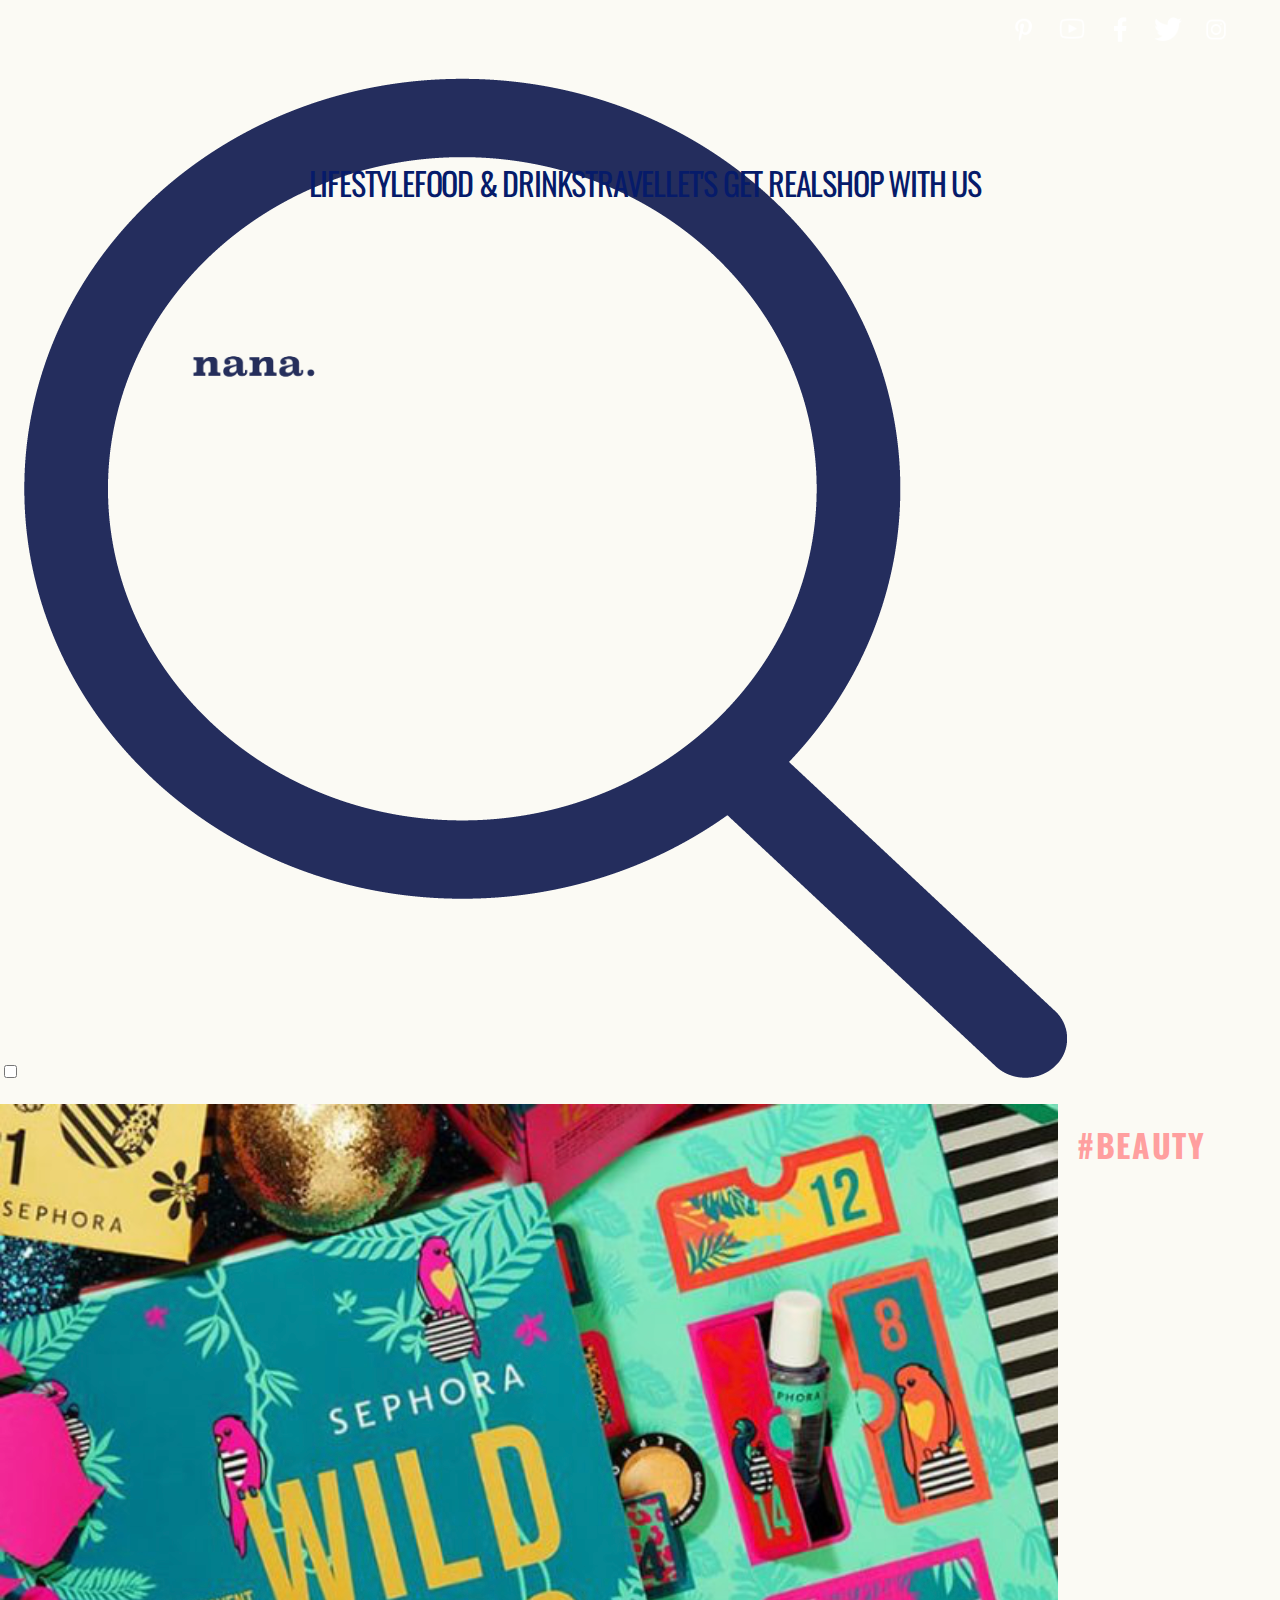
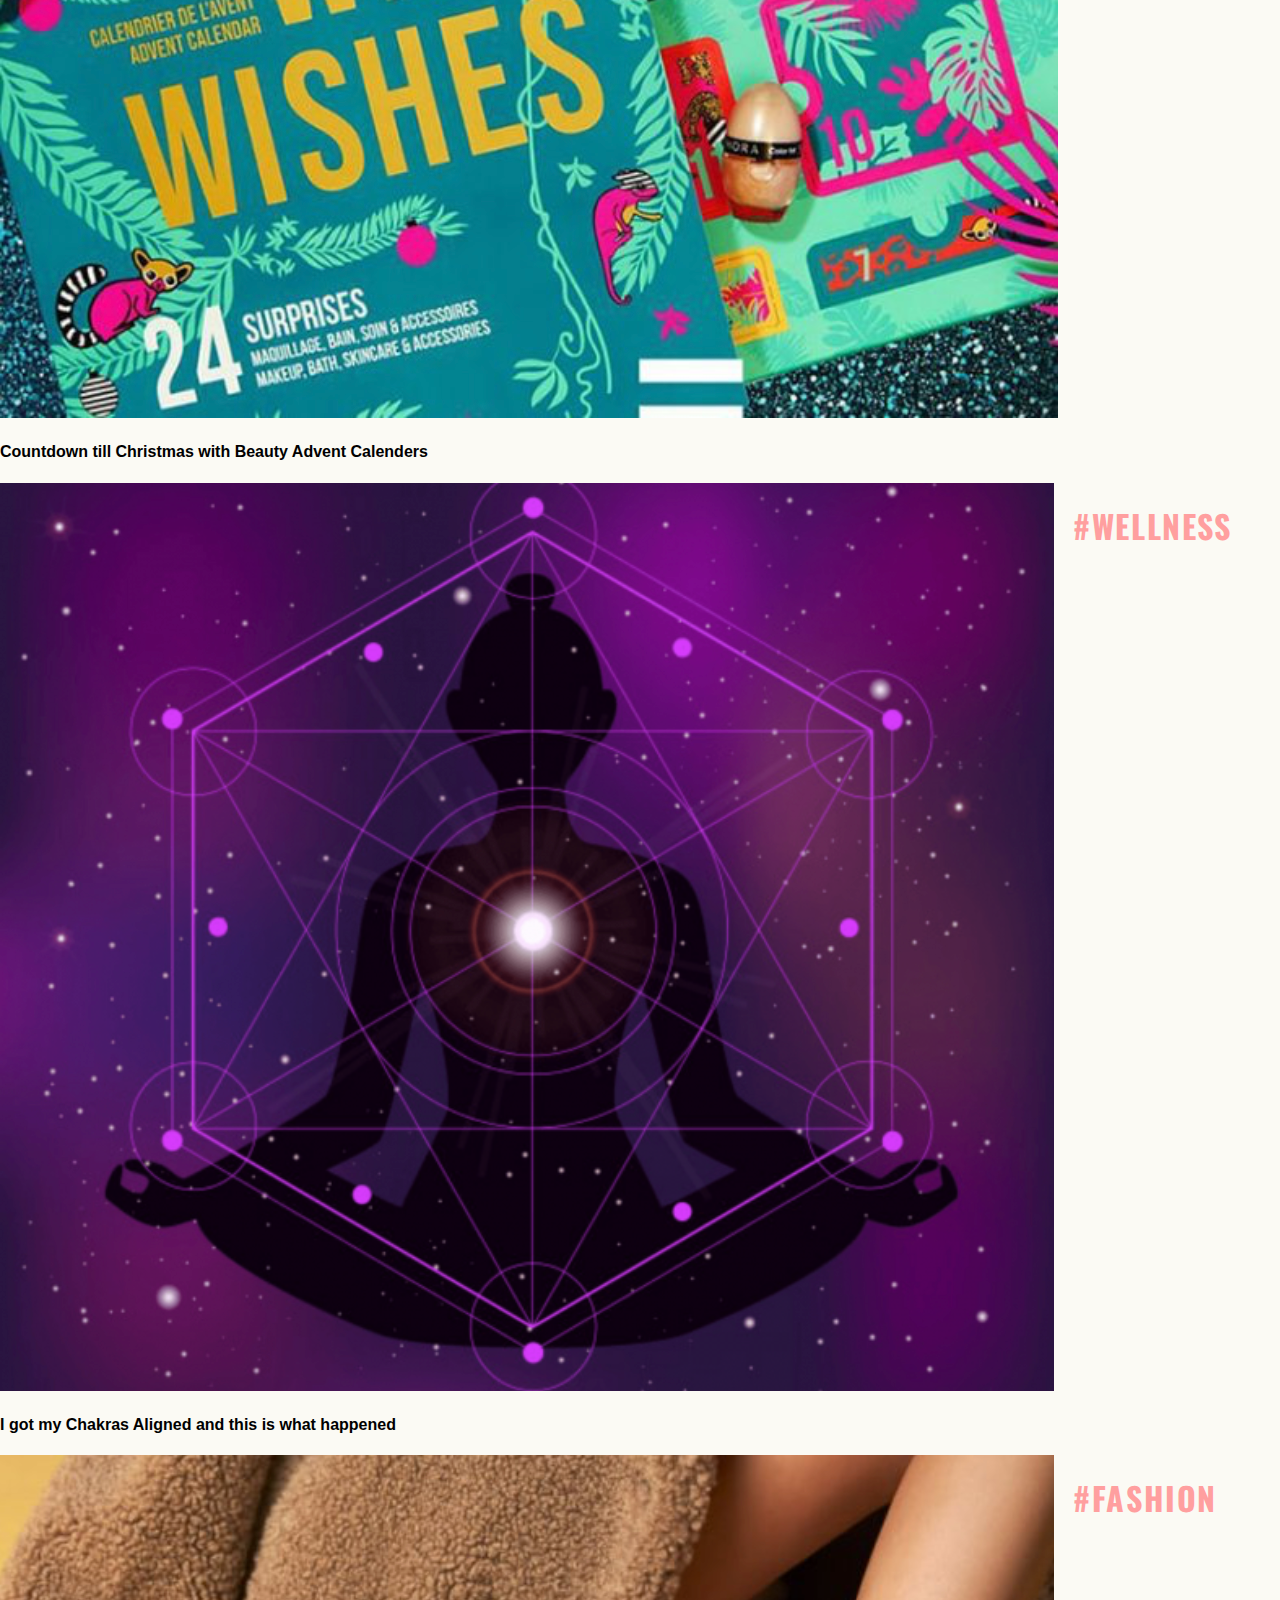
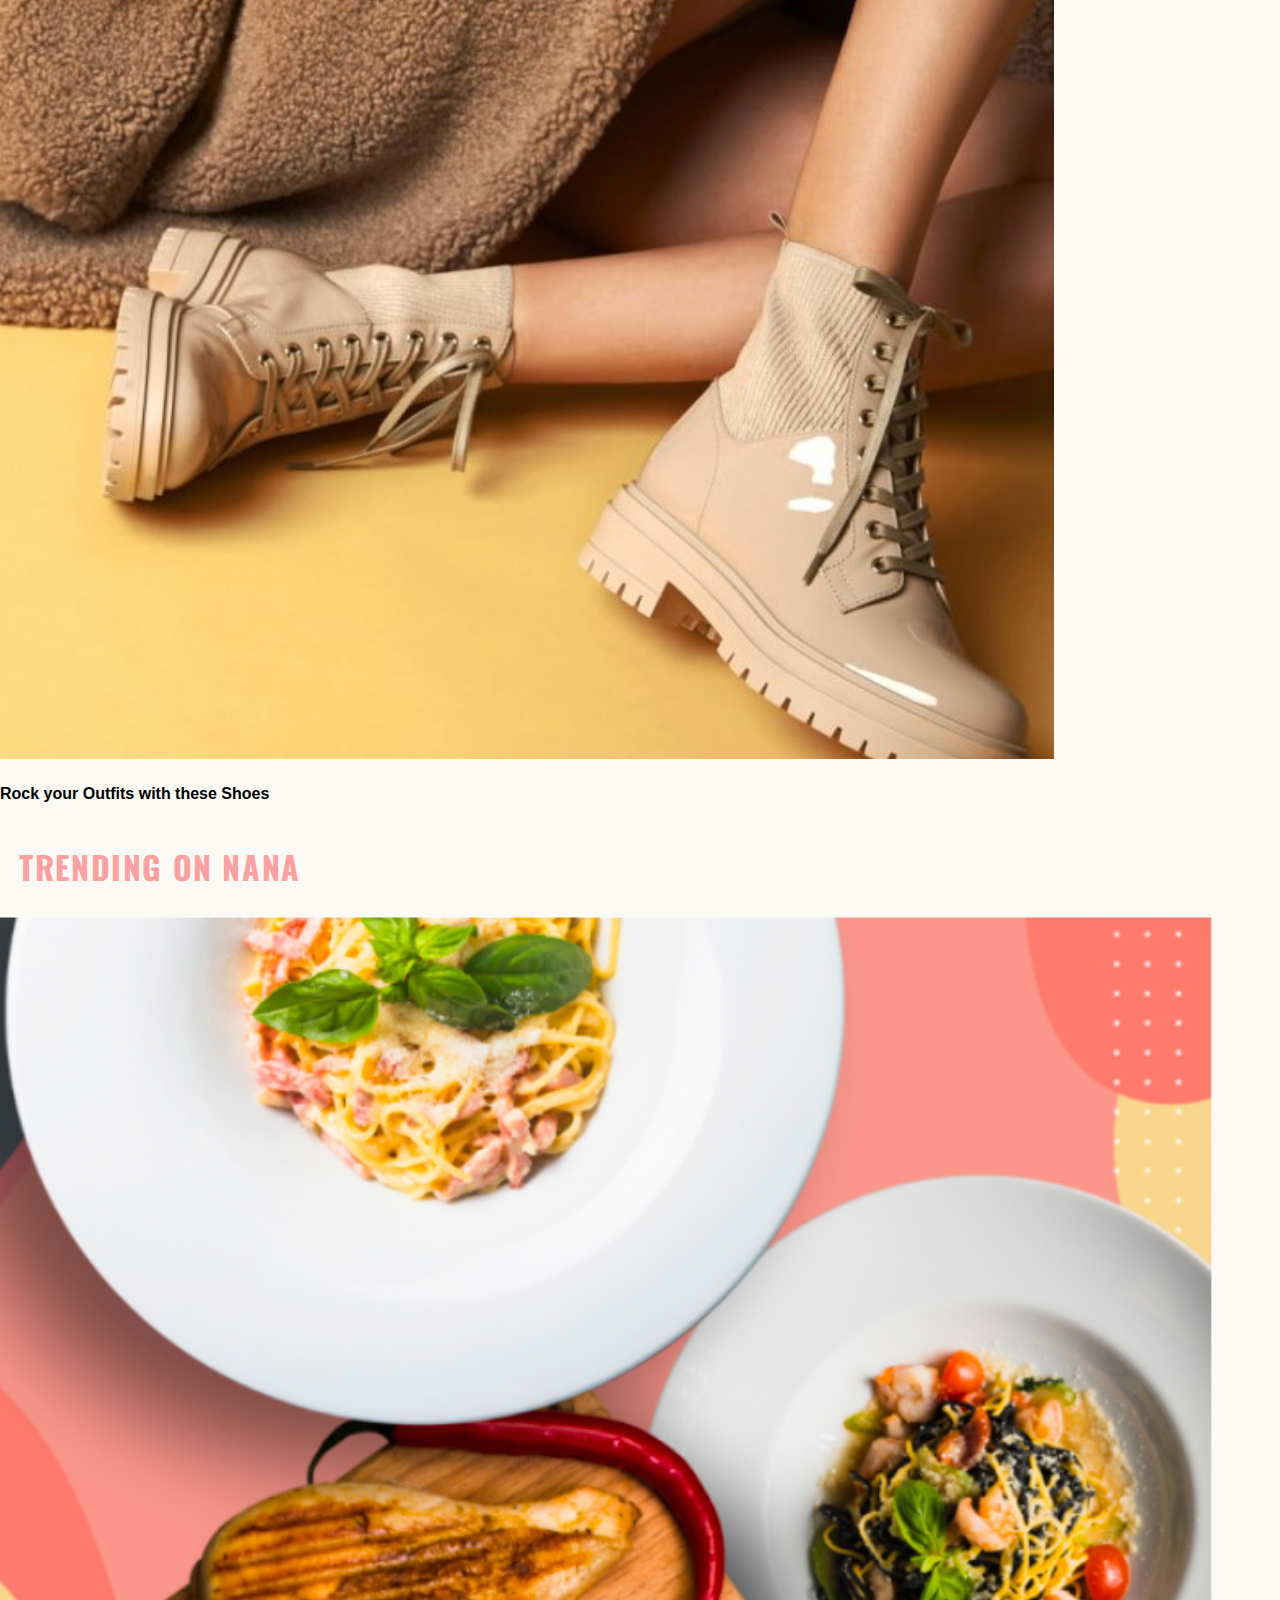
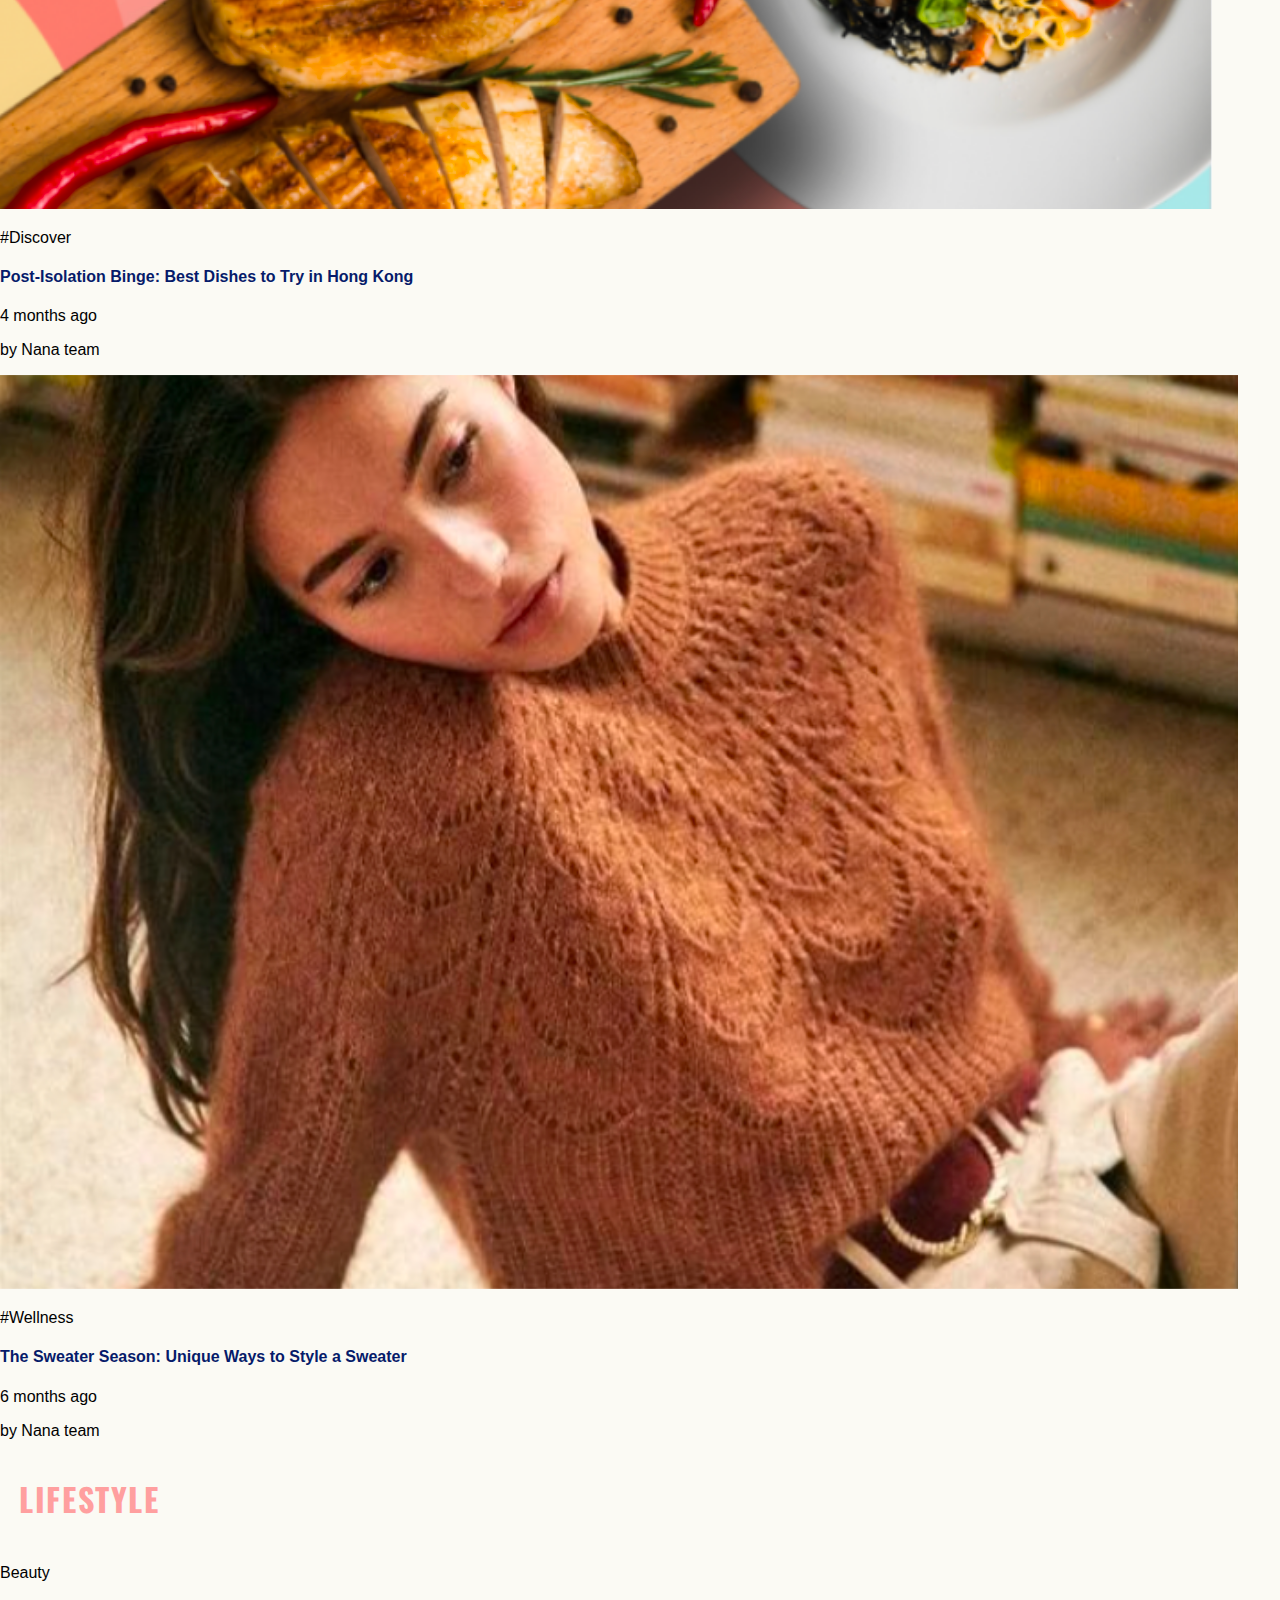
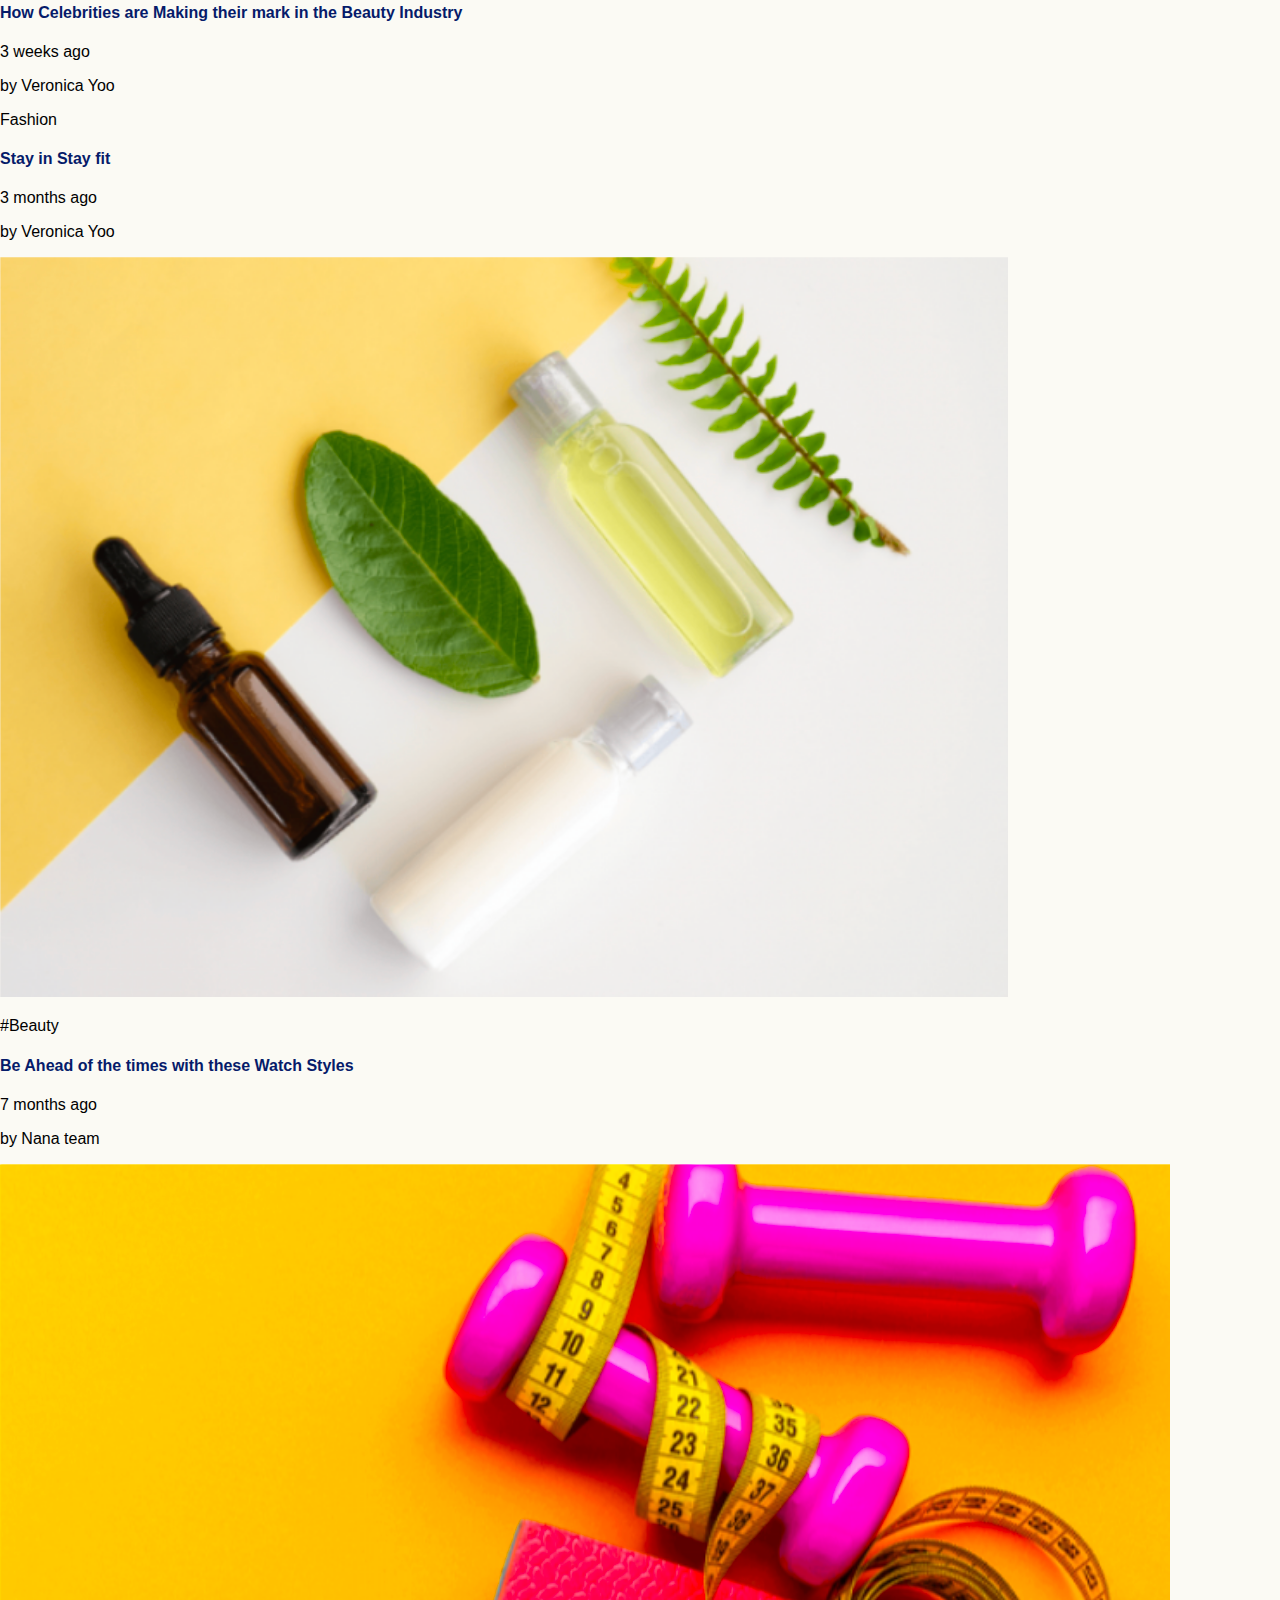
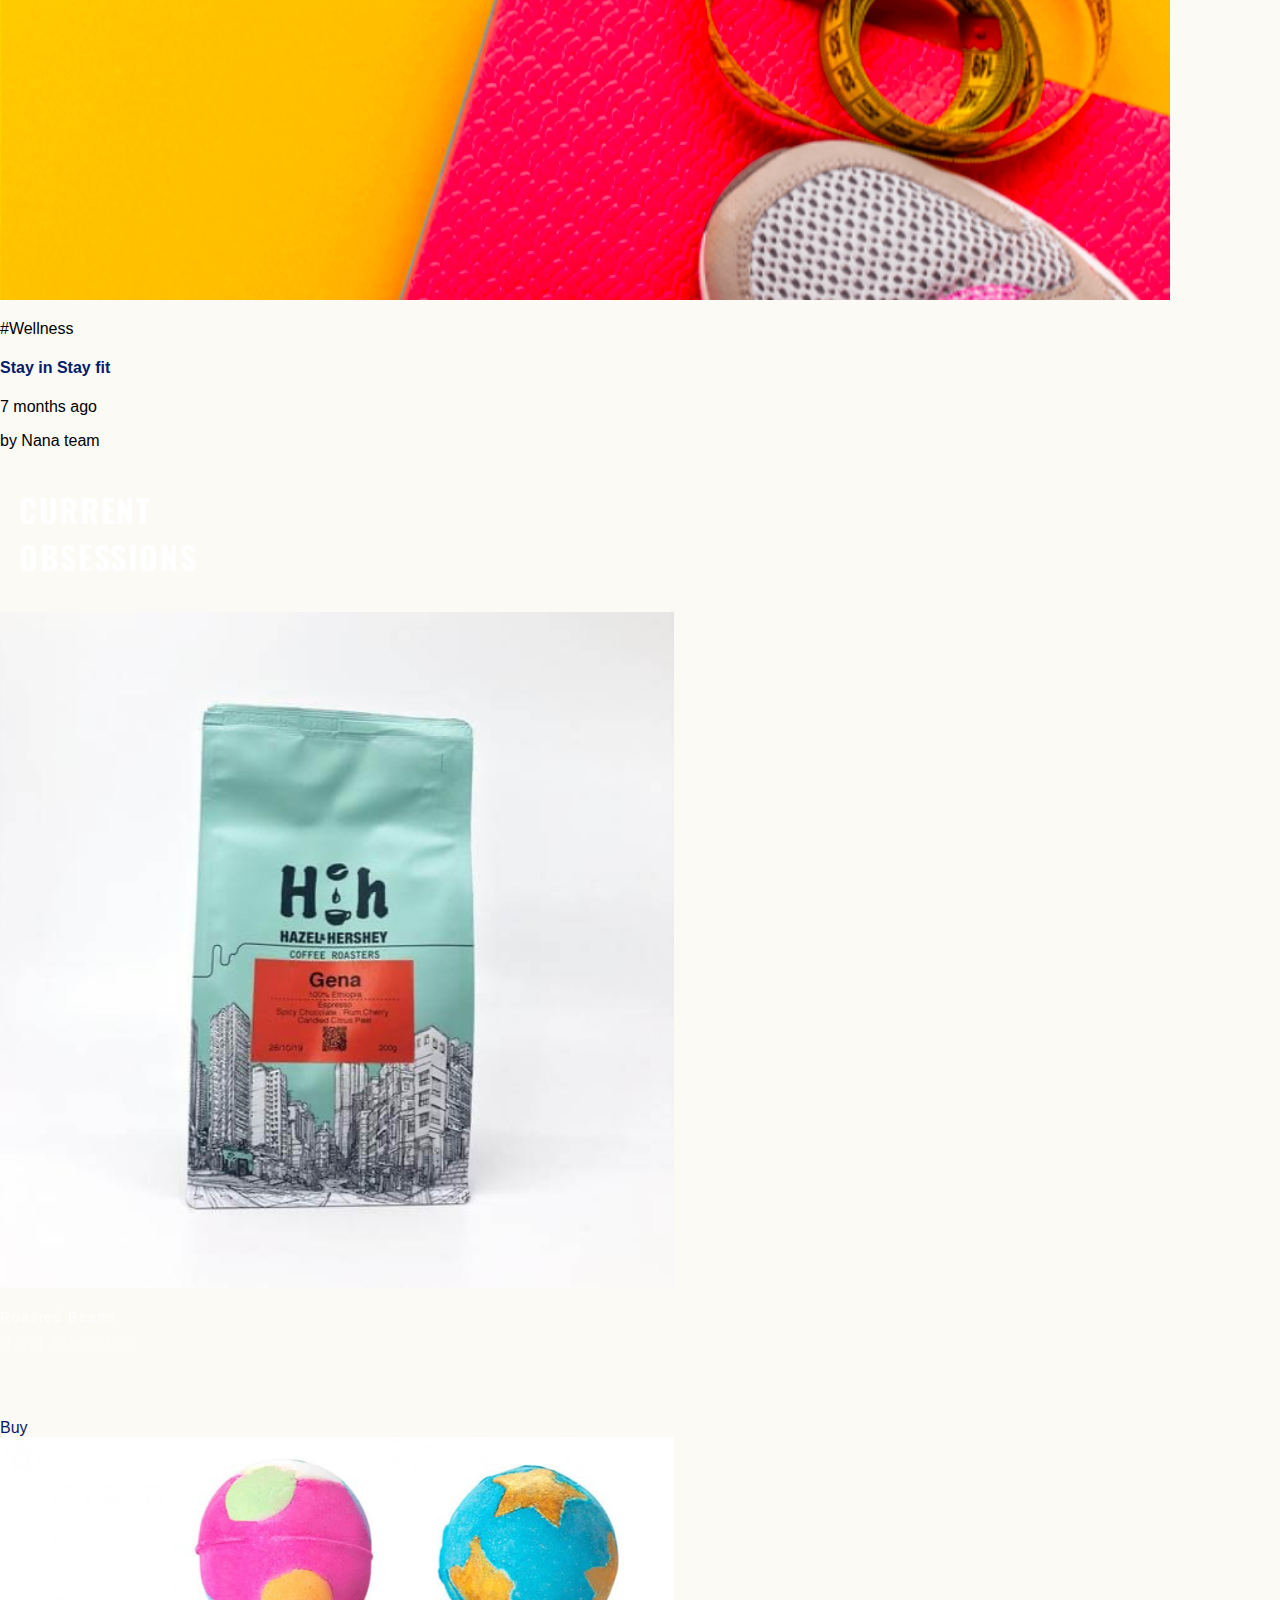
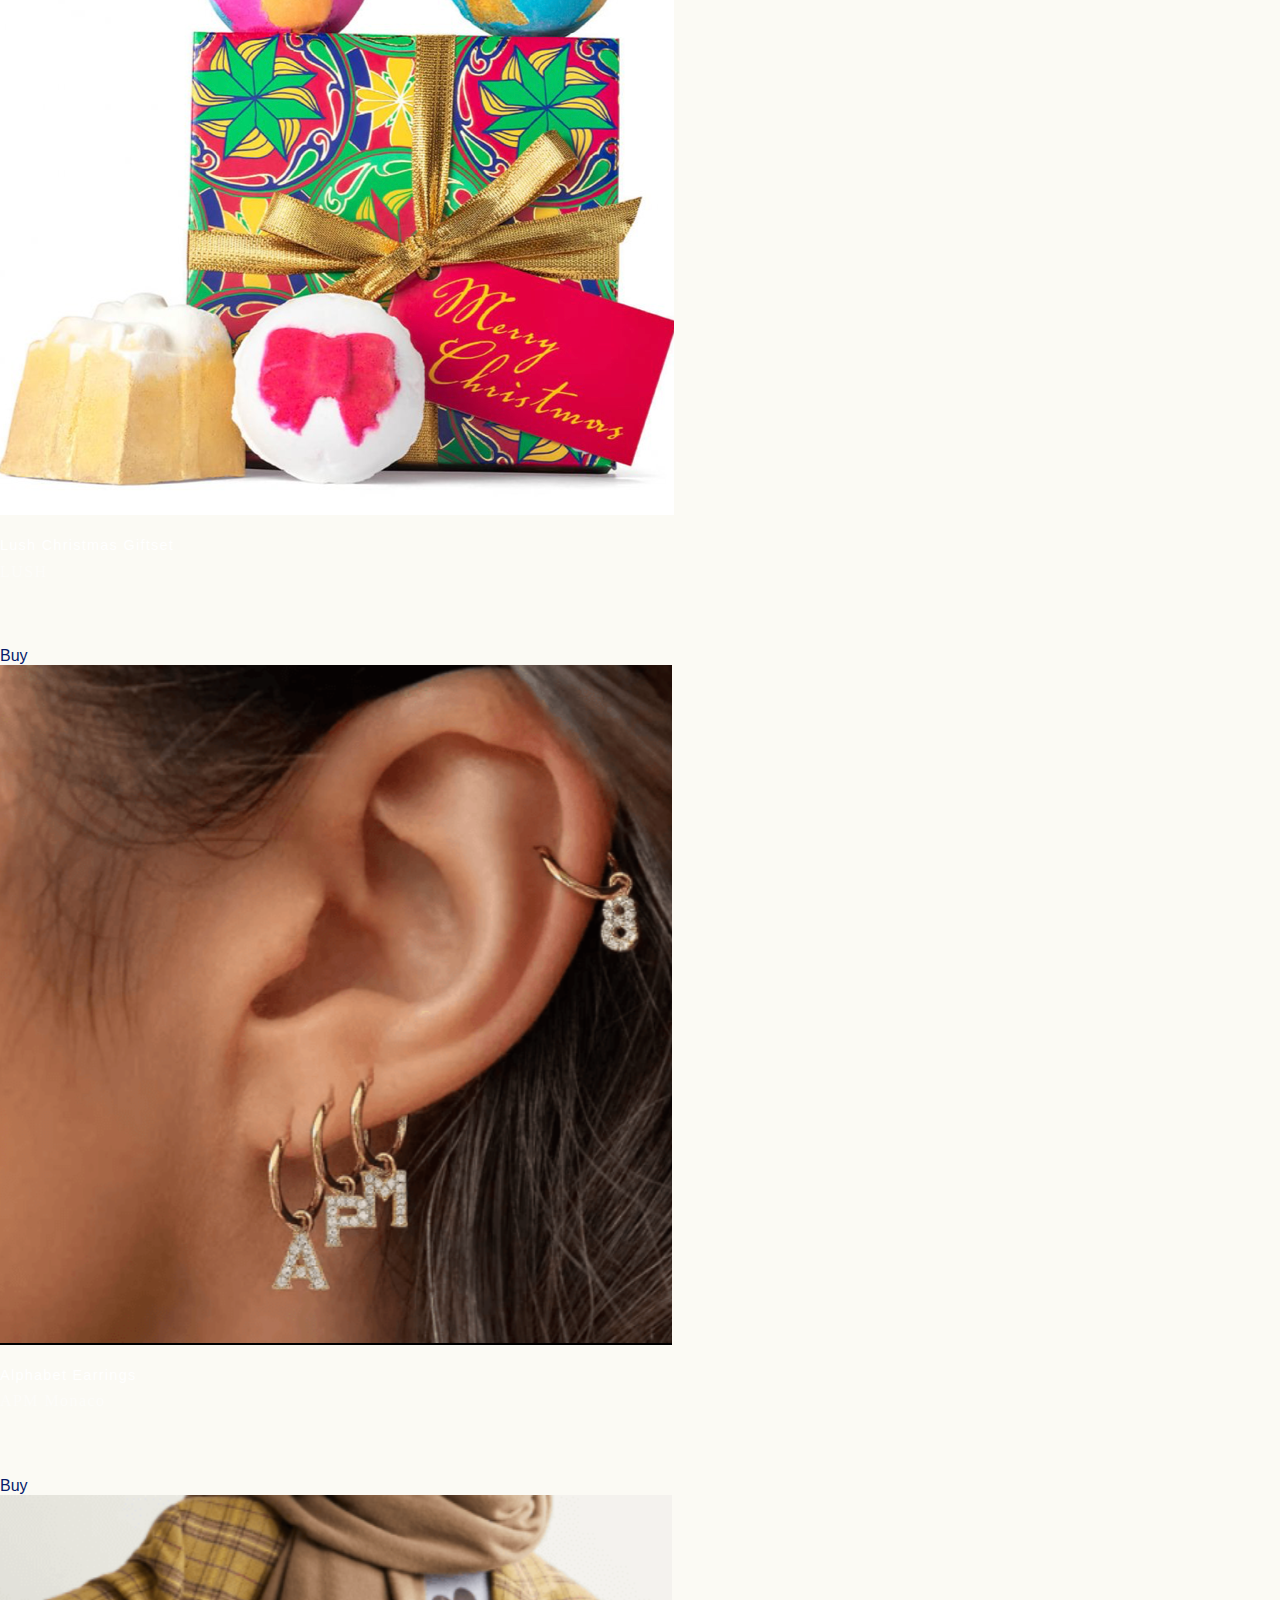
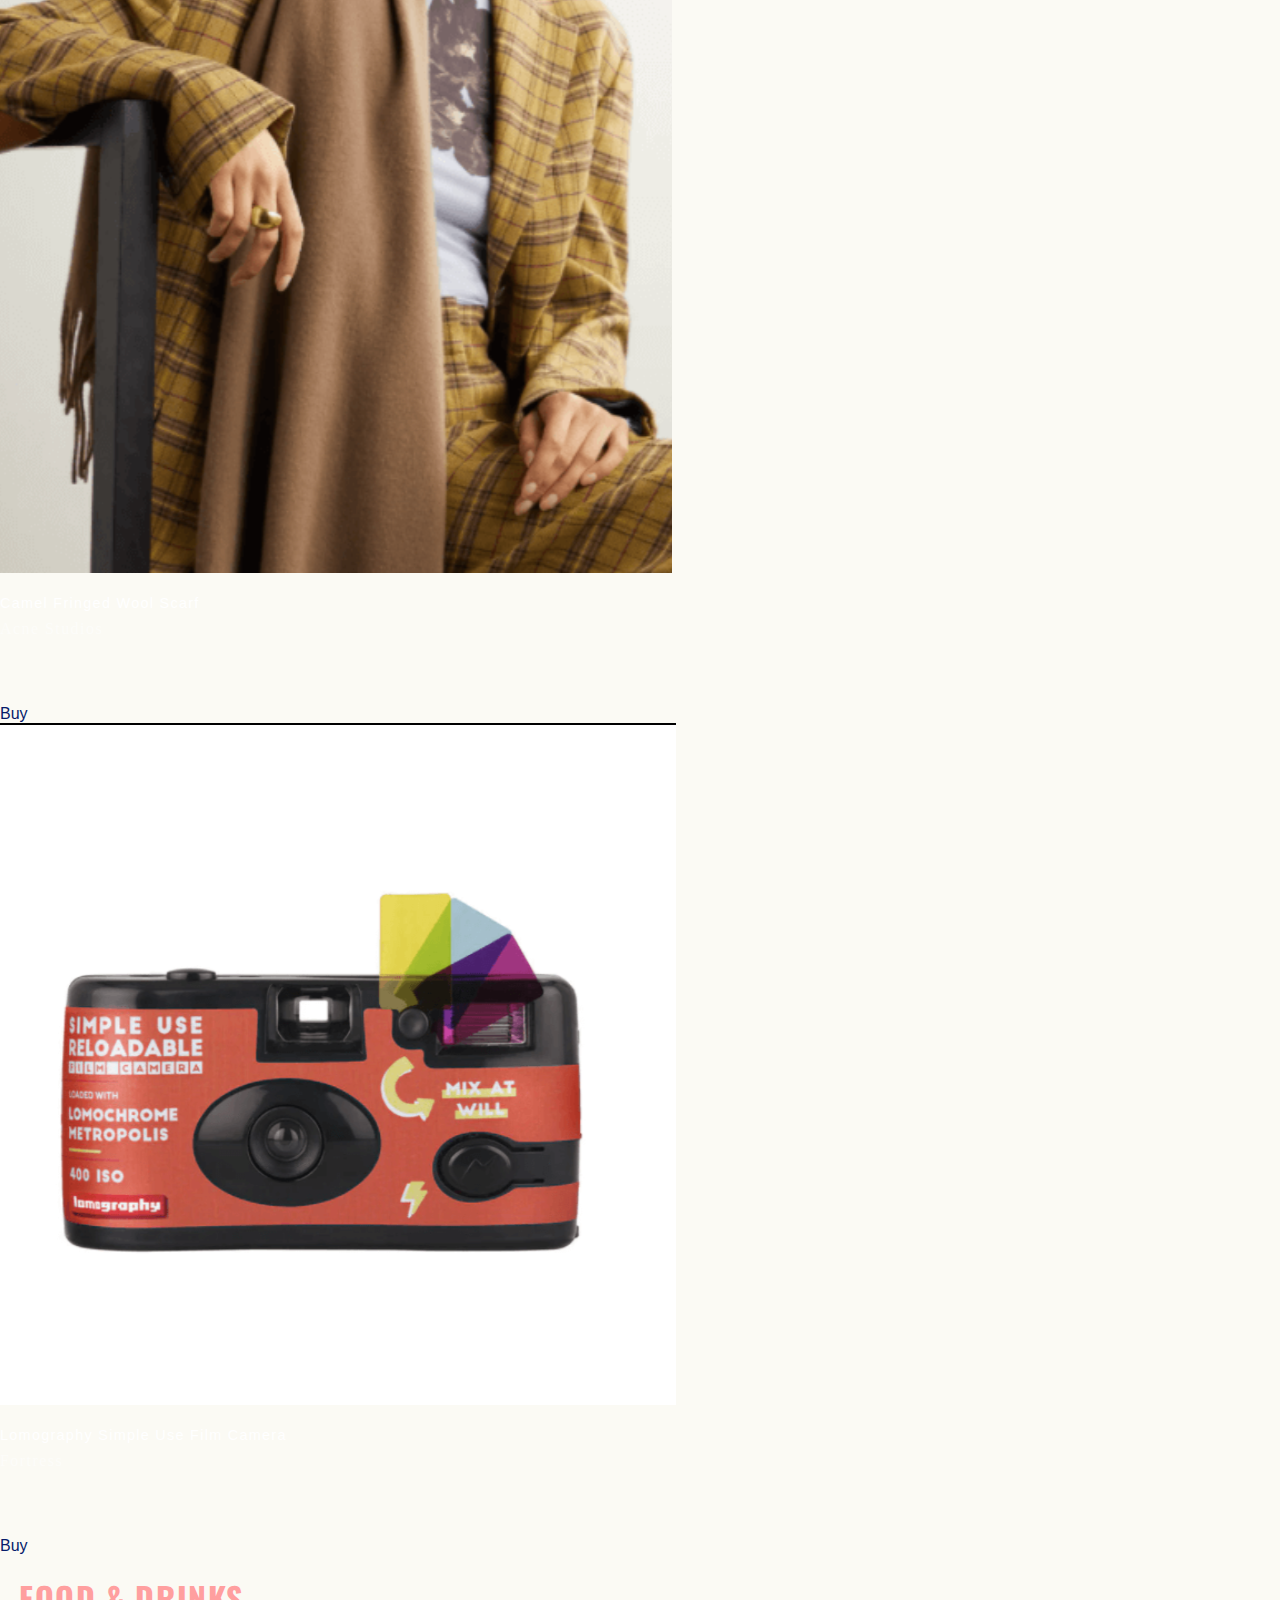
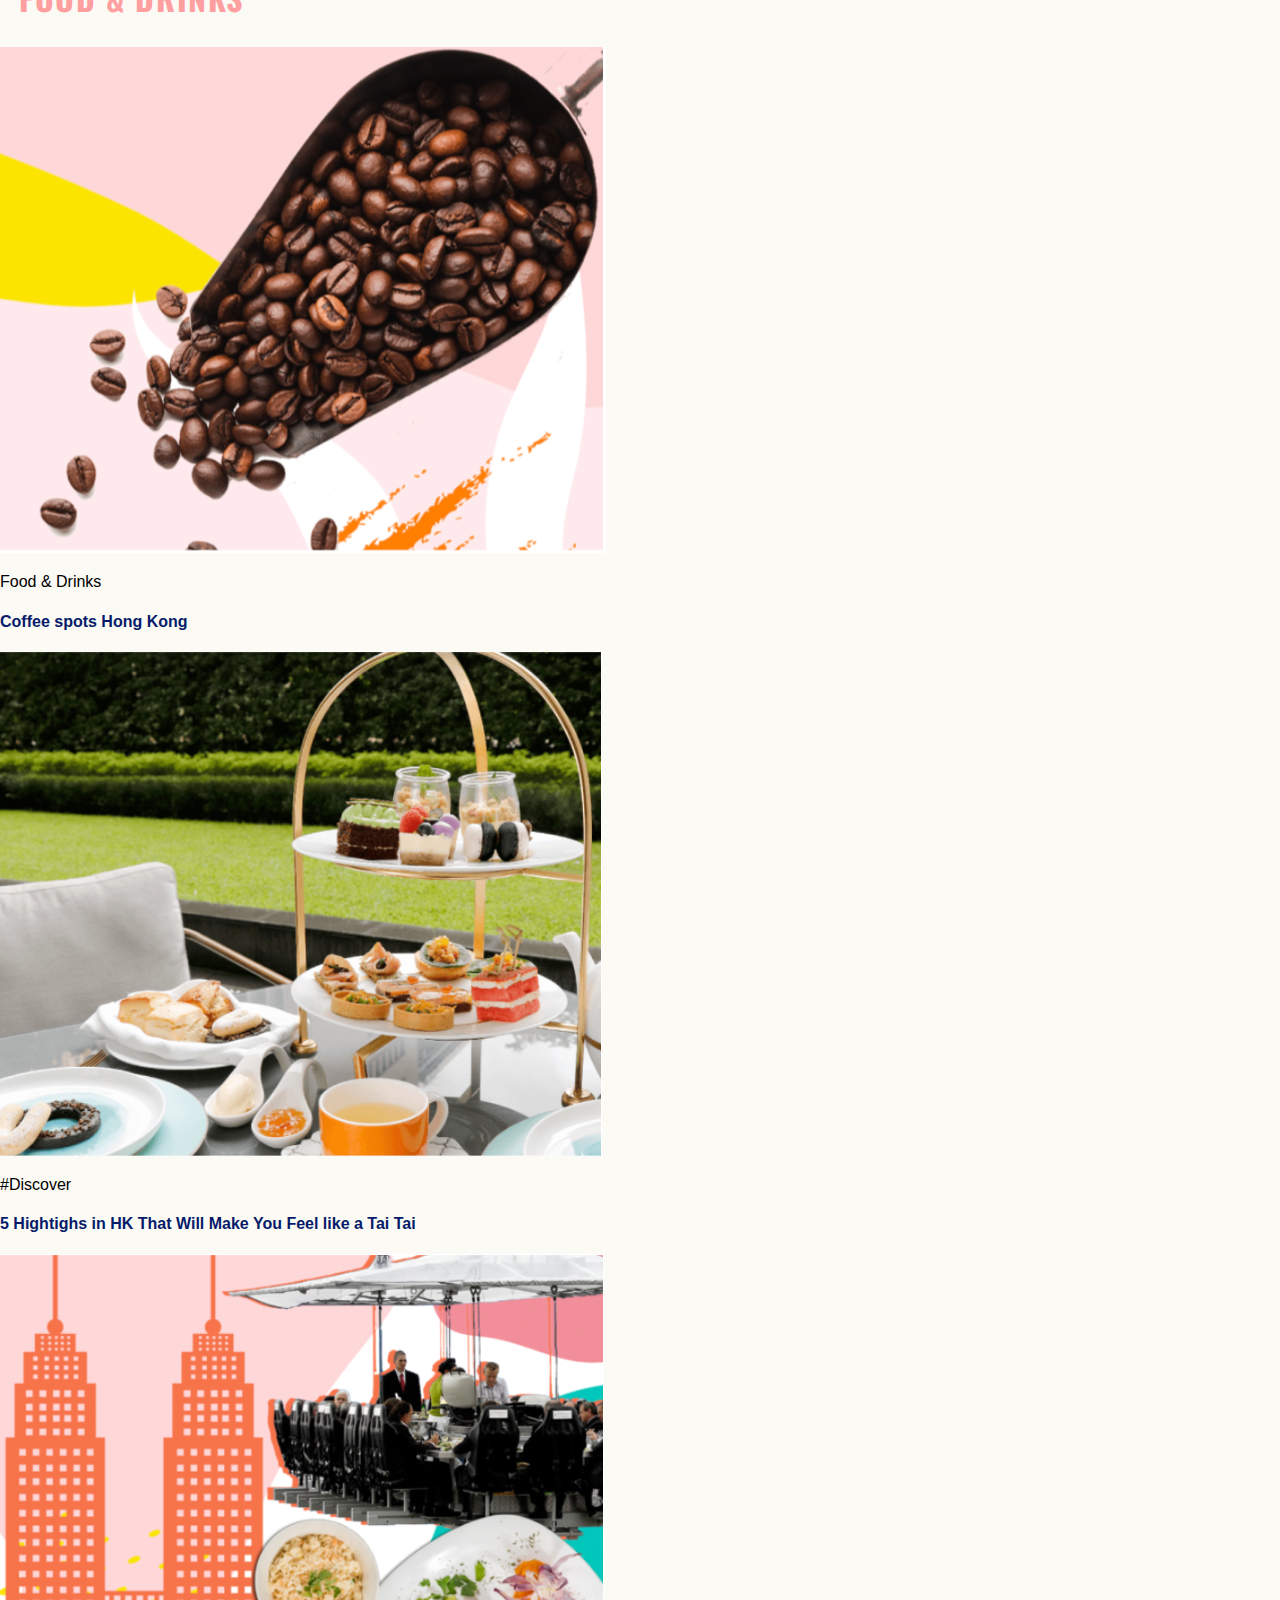
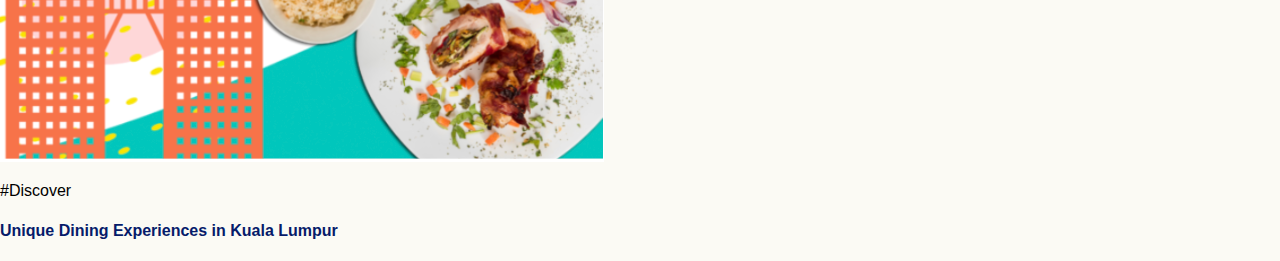
==== commit 2e75bbd3: "Add files via upload" ====
--- a/index.html
+++ b/index.html
@@ -31,16 +31,15 @@
    <li> <a href="detailpagina.html">Travel</a></li>
    <li>  <a href="detailpagina.html">Let's get real</a></li>
    <li> <a href="detailpagina.html">Shop with us</a></li>
-
-    <!-- bron iconen: icons8.com -->
-</ul>
-          <ul>
-    <li><a href="#"></a><img src="images/icon1.png" class="icon" alt="pinterest"/>  </li>
+        <li><a href="#"></a><img src="images/icon1.png" class="icon" alt="pinterest"/>  </li>
     <li><a href="#"></a><img src="images/icon2.png" class="icon" alt="youtube"/>  </li>
     <li><a href="#"></a><img src="images/icon3.png" class="icon" alt="facebook"/>  </li>
     <li><a href="#"></a><img src="images/icon4.png" class="icon" alt="twitter"/>  </li>
     <li><a href="#"></a><img src="images/icon5.png" class="icon" alt="instagram"/>  </li>
-    </ul>
+
+    <!-- bron iconen: icons8.com -->
+</ul>
+
 <button class="nav-toggler"></button>
 <button class="nav-toggler-blue"></button>
       </nav>
@@ -62,9 +61,9 @@
 
 <section class="CSSgal">
 
-  <s id="s1"></s>
-  <s id="s2"></s>
-  <s id="s3"></s>
+  <s id ="s1"></s>
+  <s id ="s2"></s>
+  <s id ="s3"></s>
 
   <ul class="slider">
 
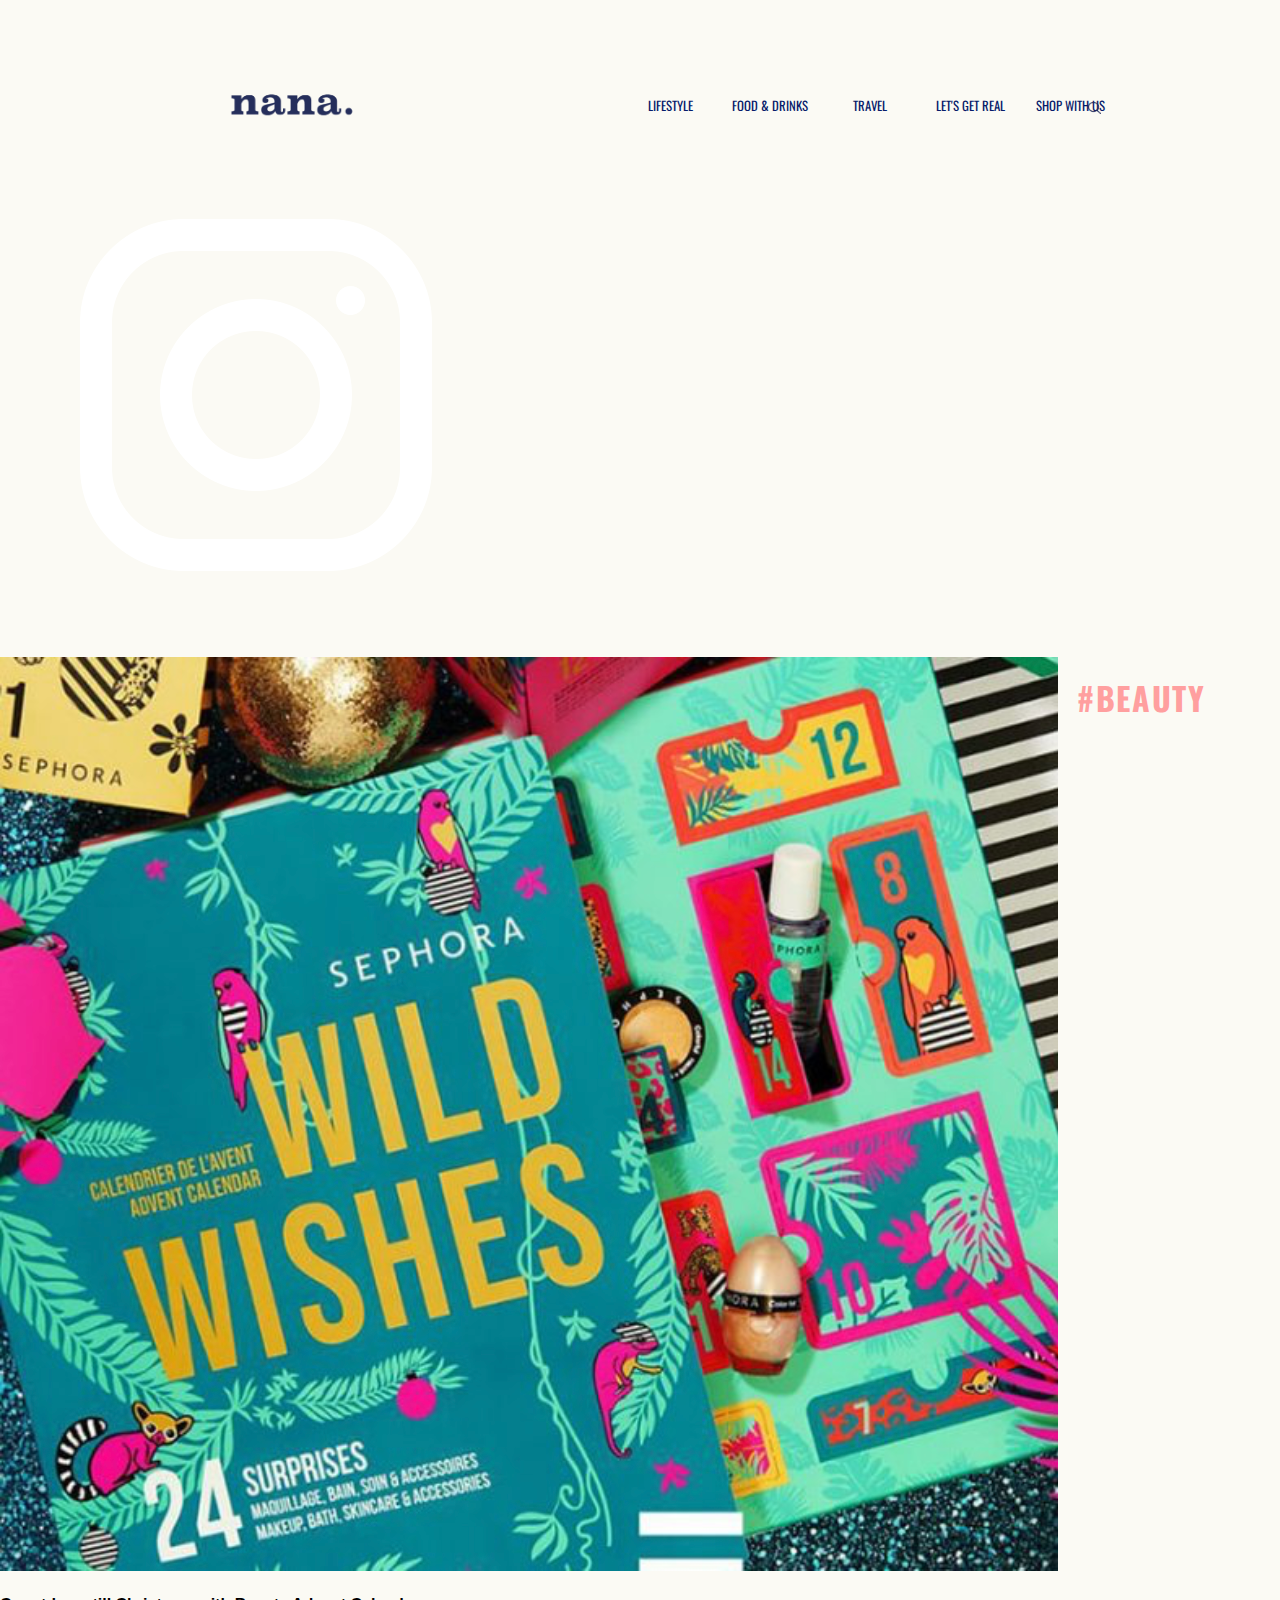
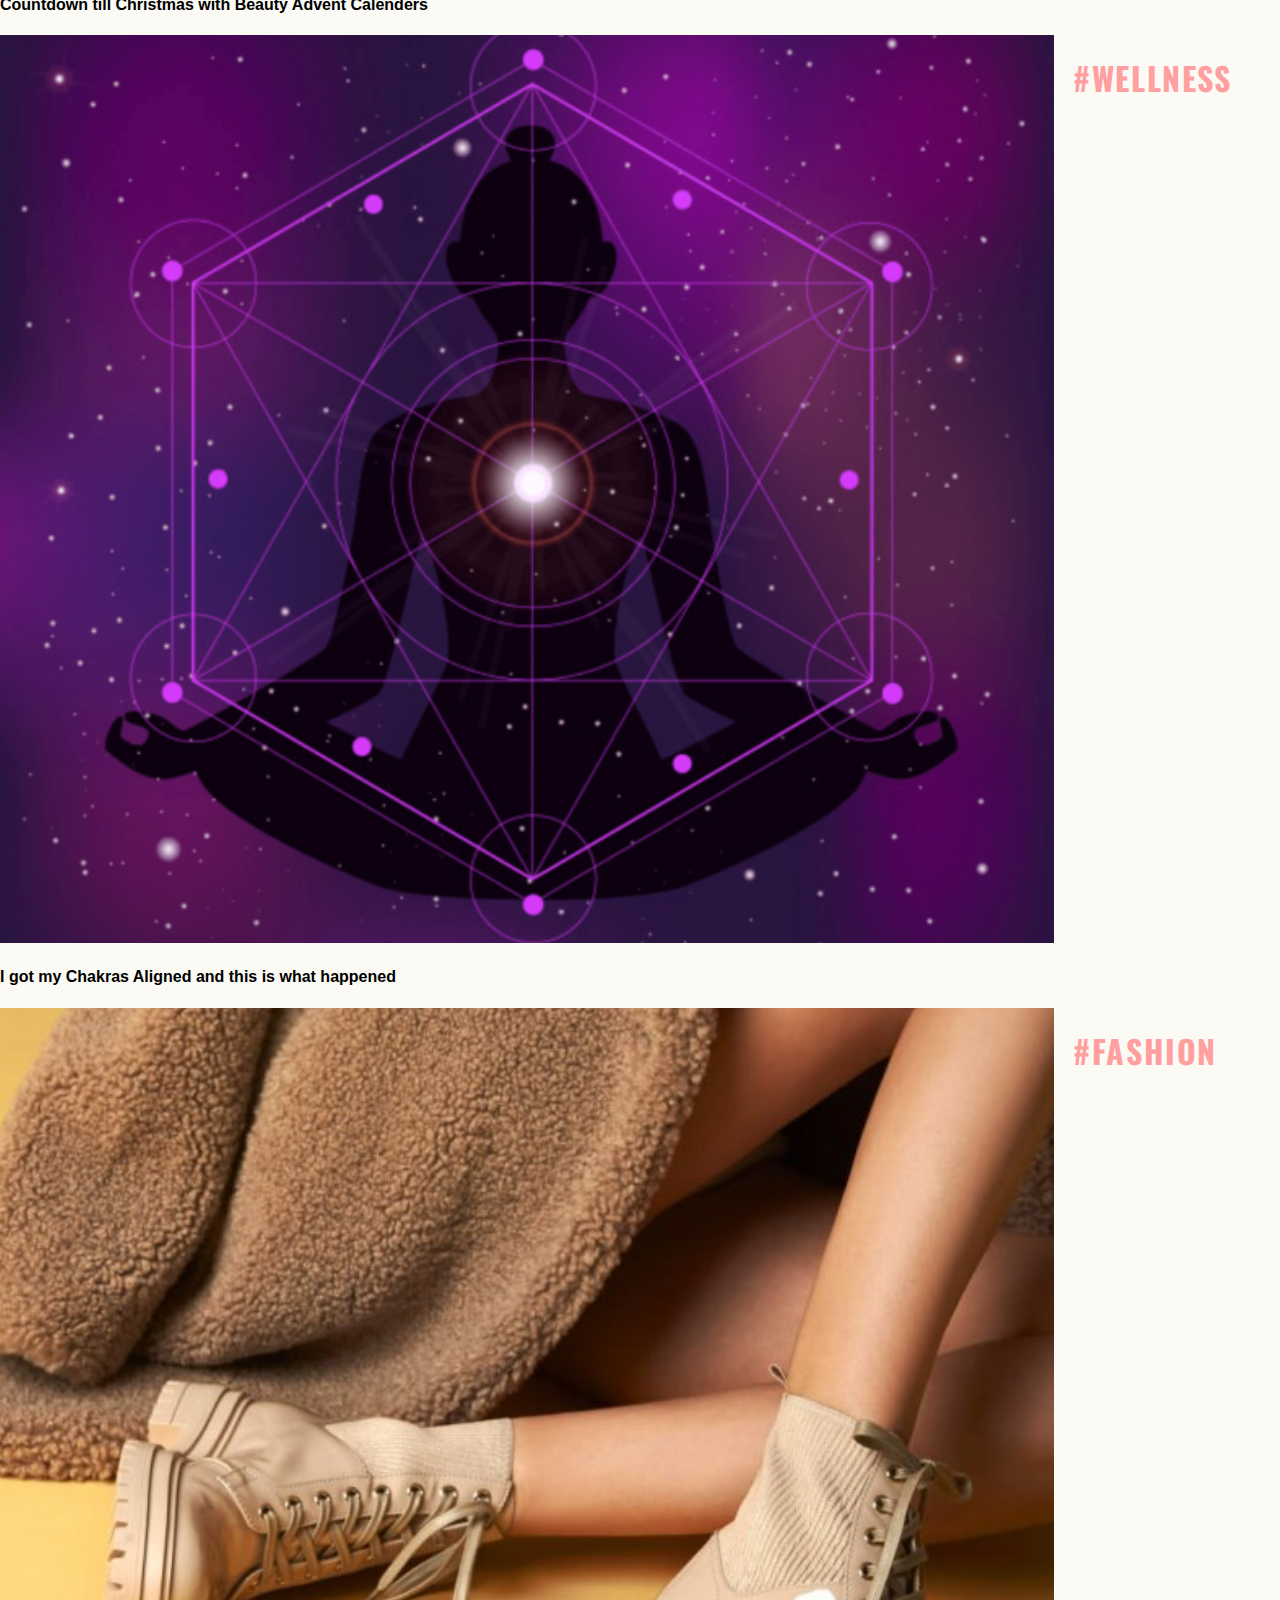
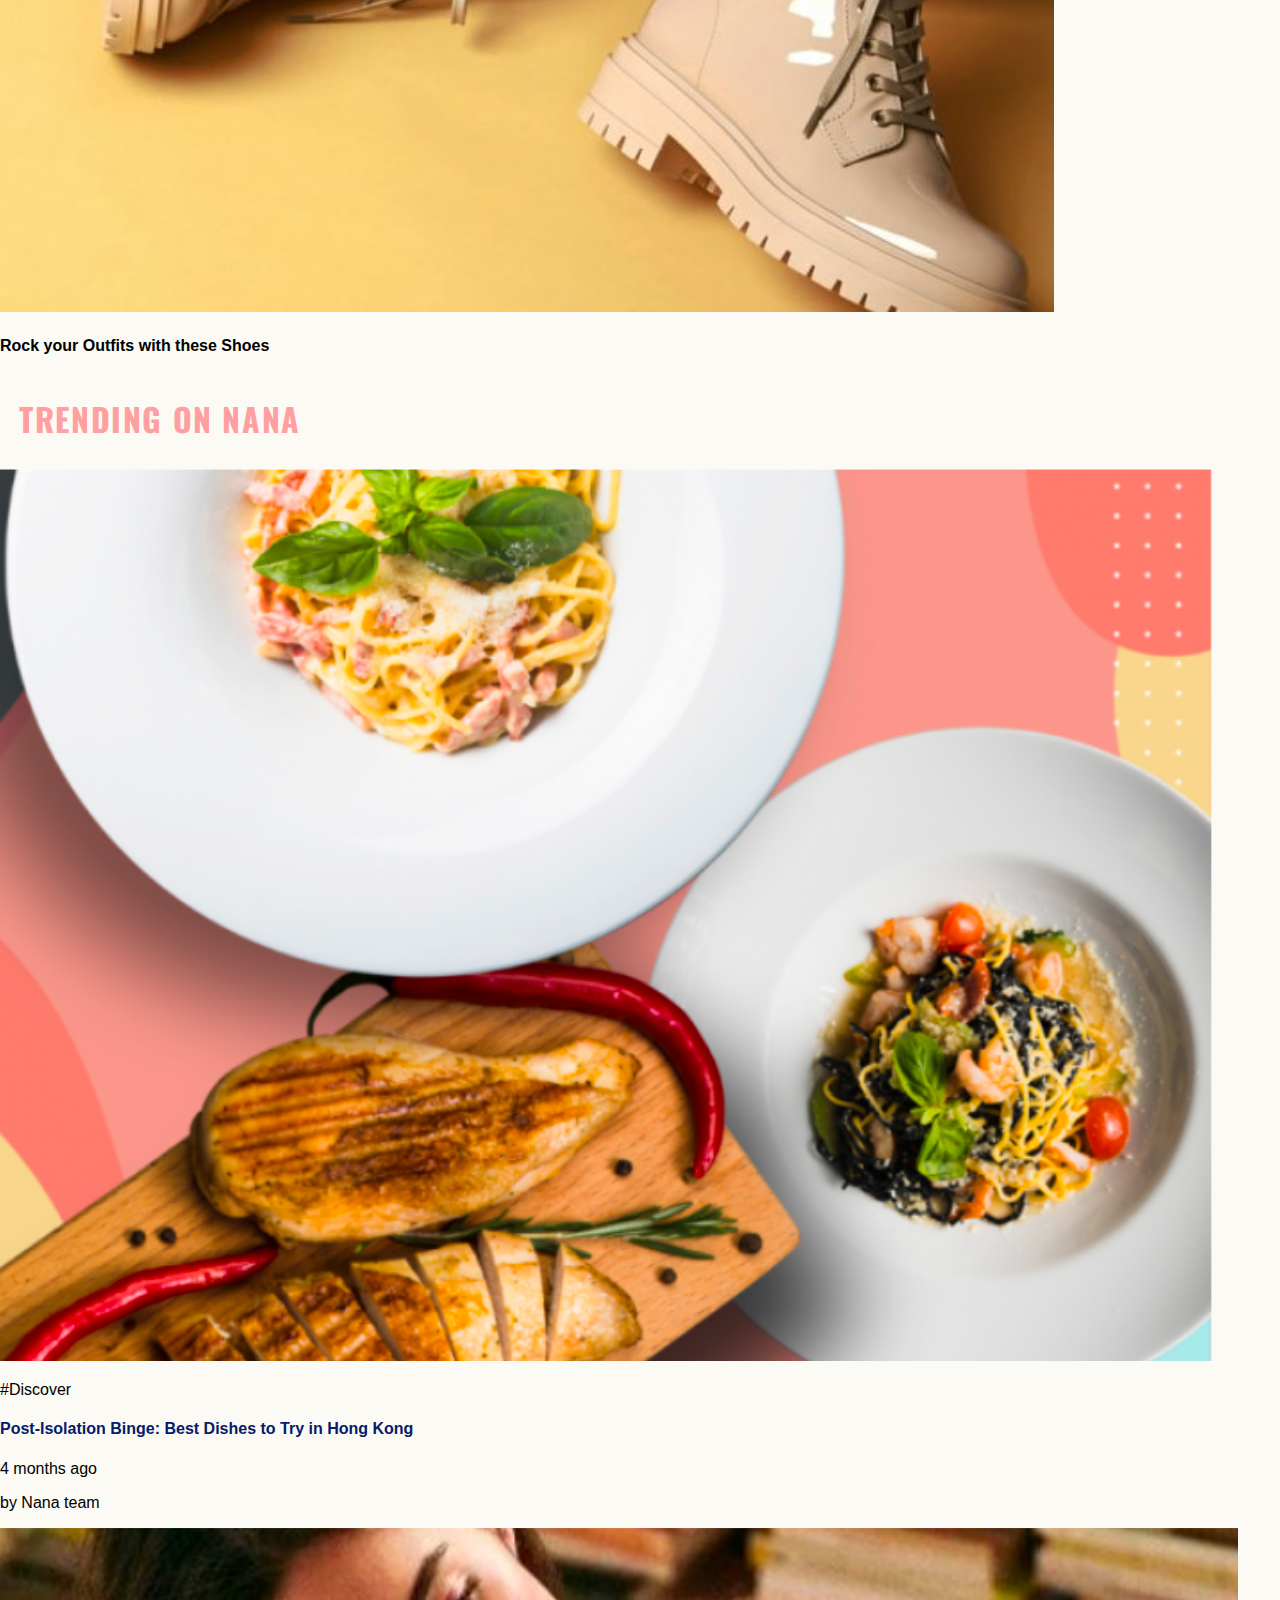
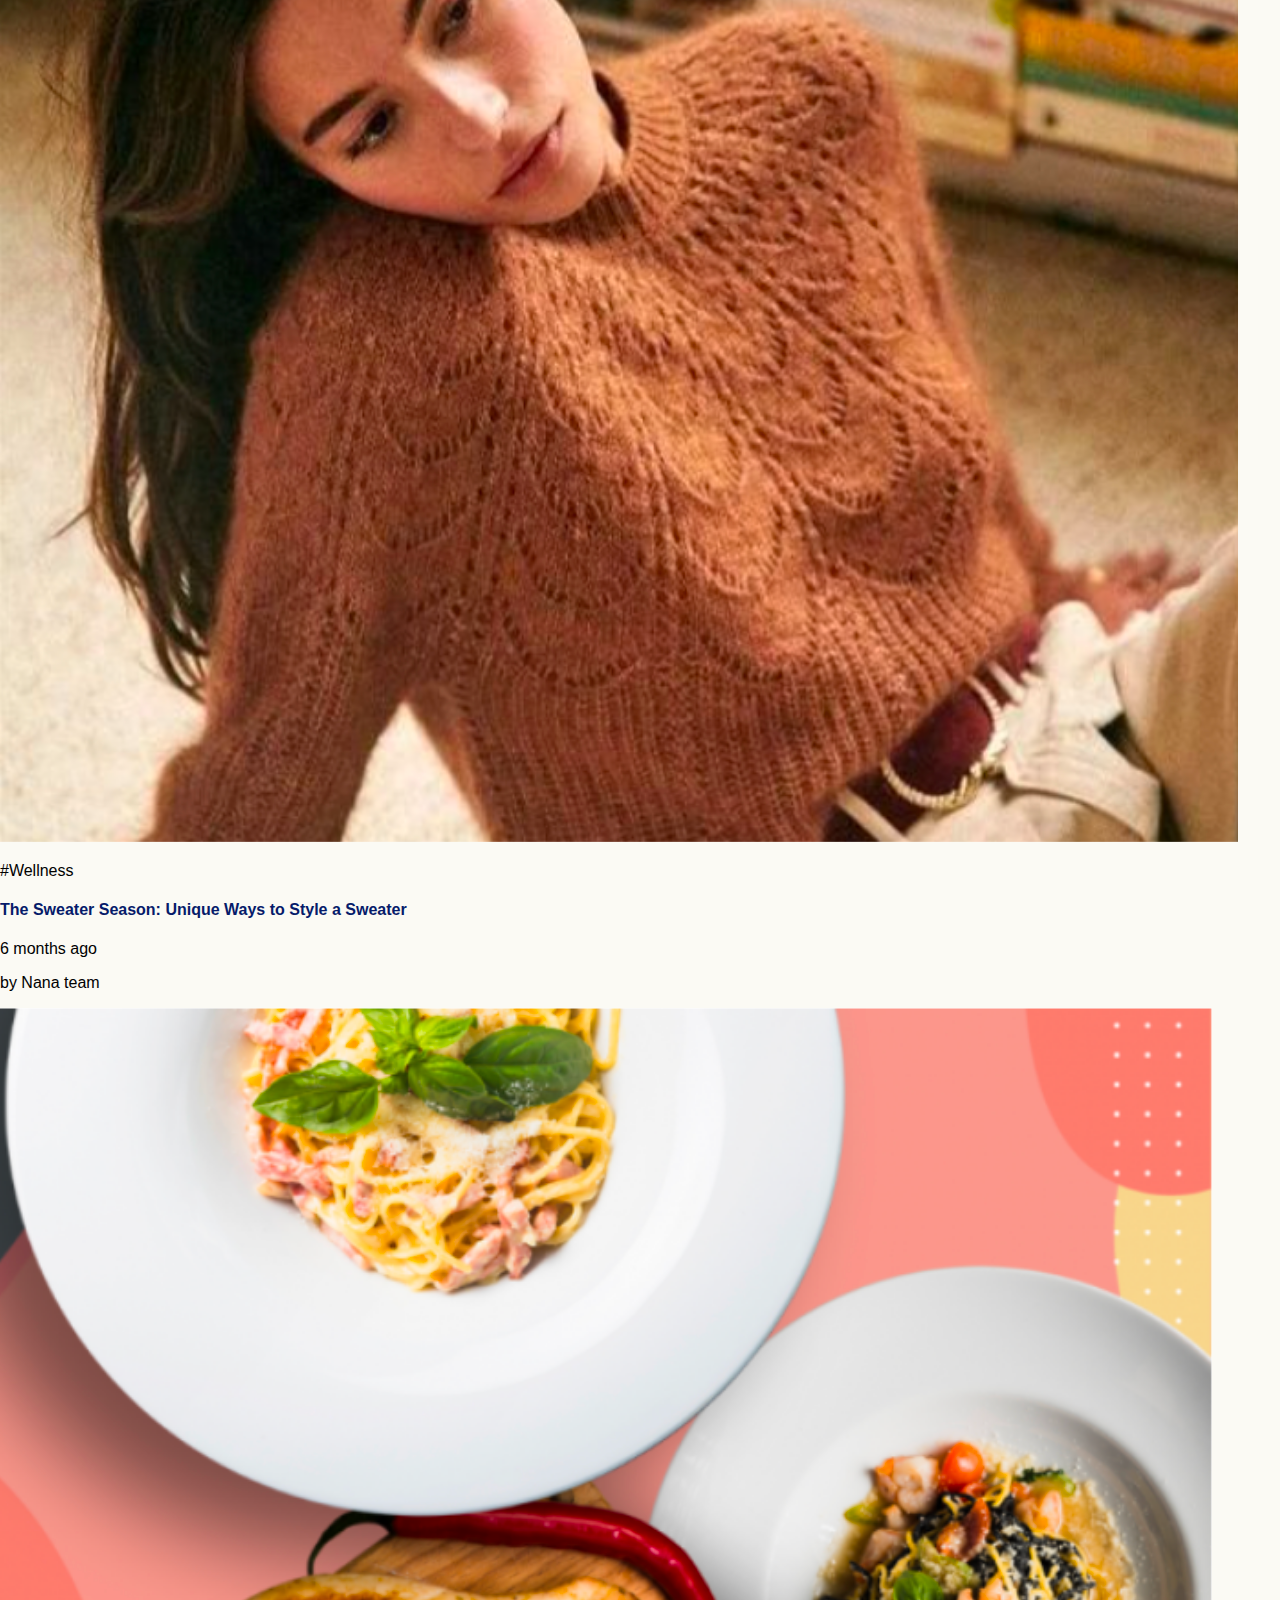
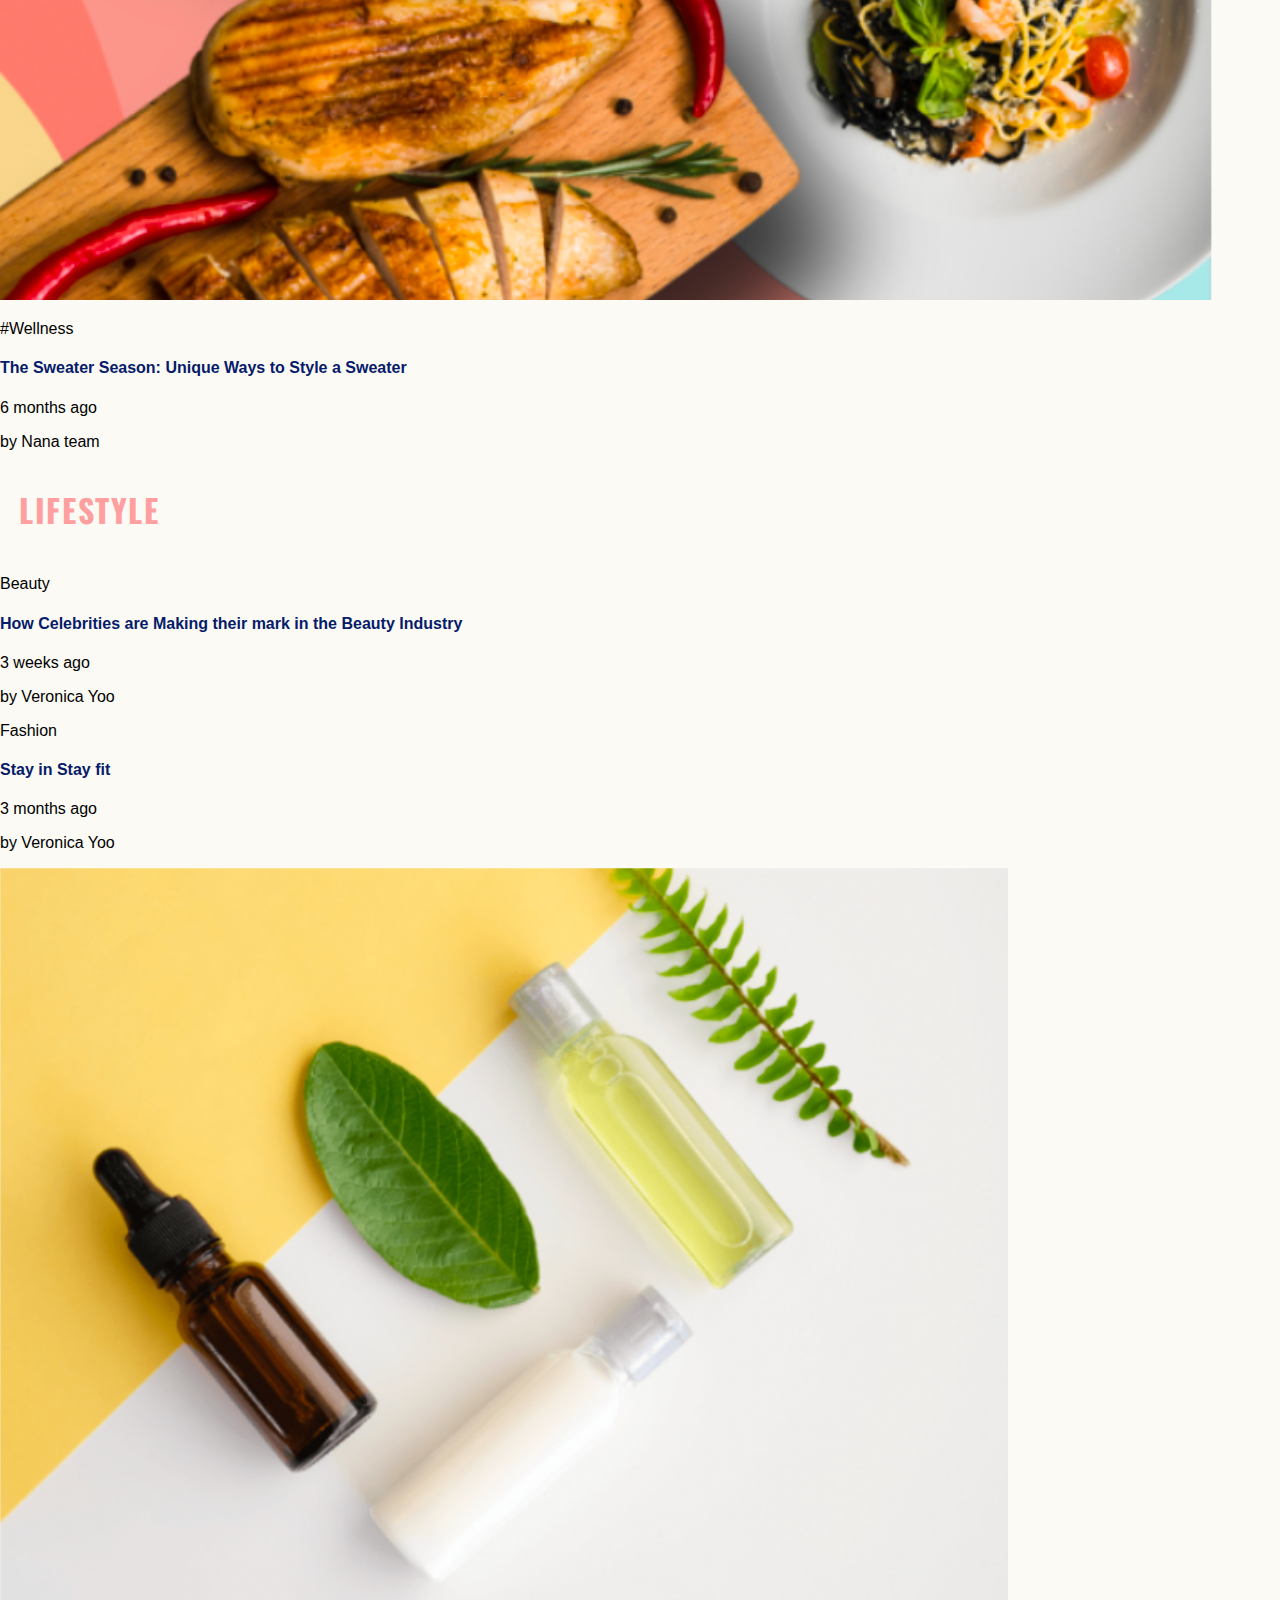
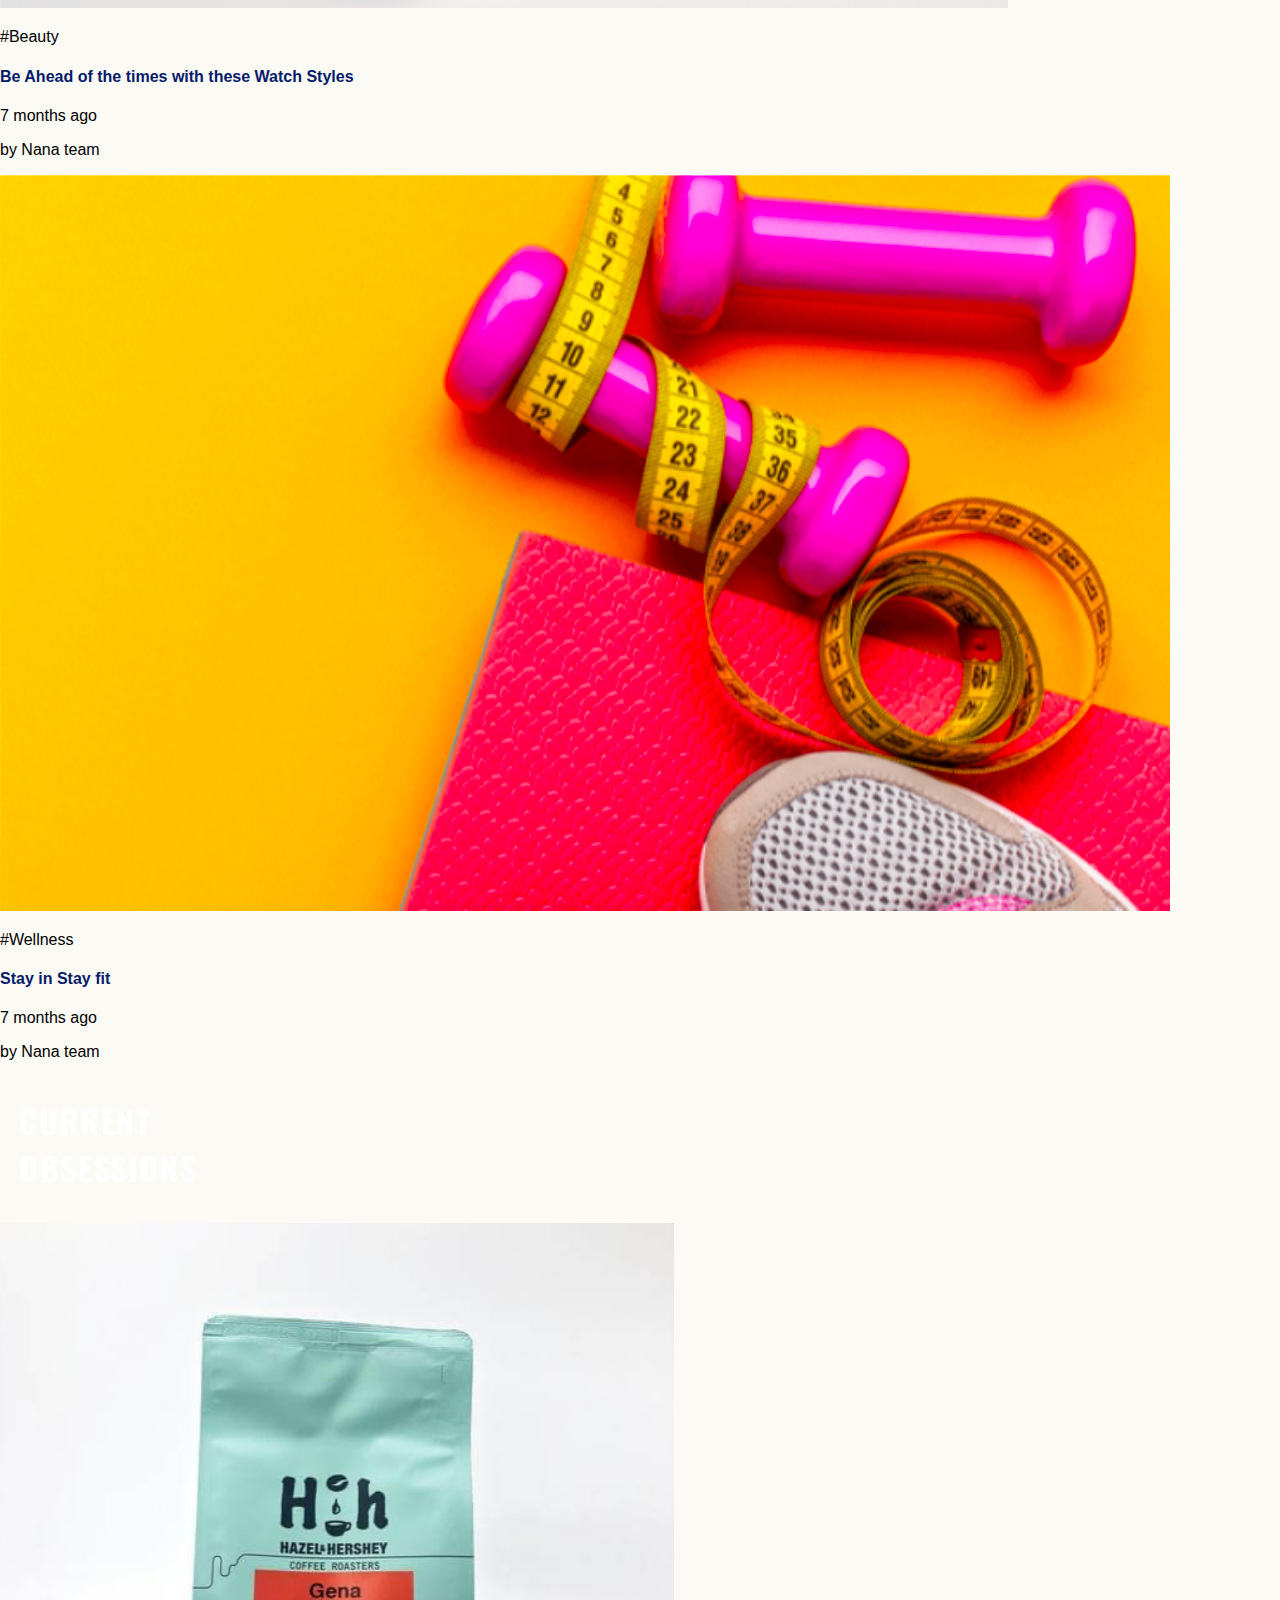
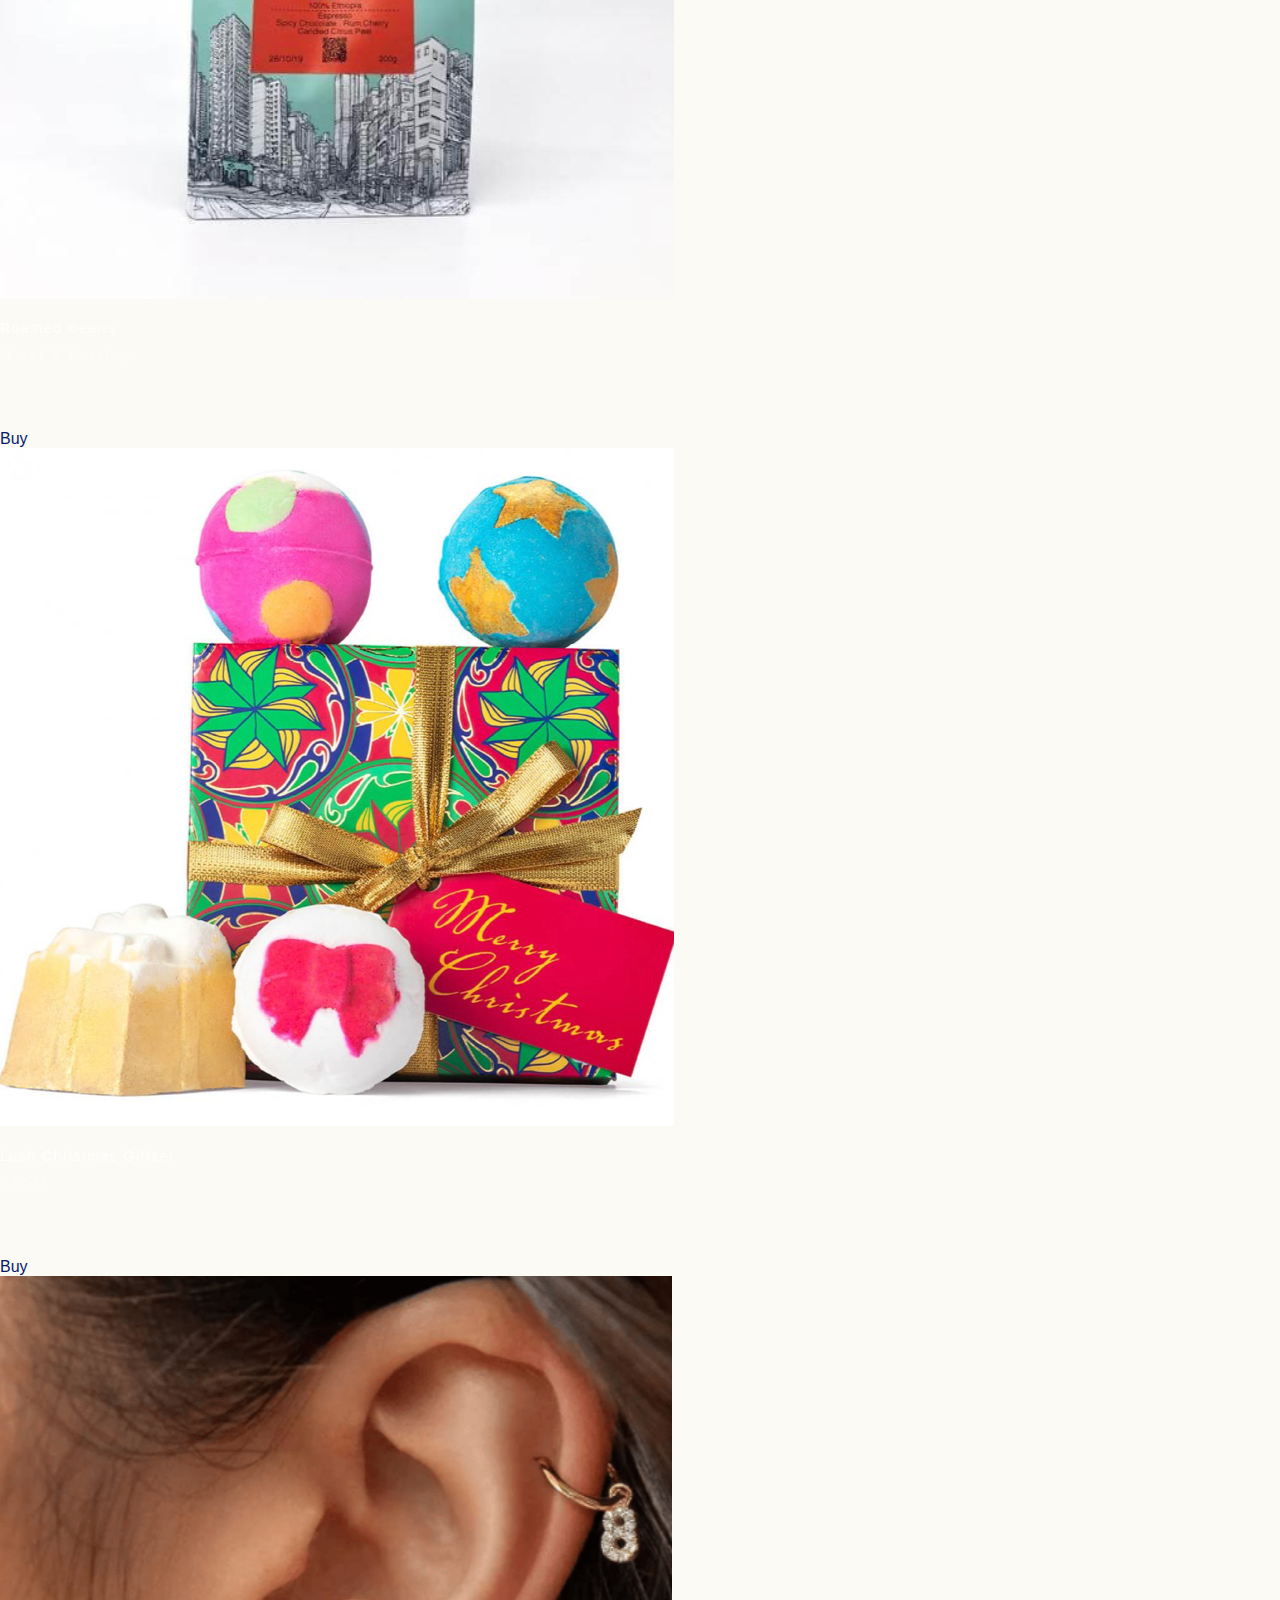
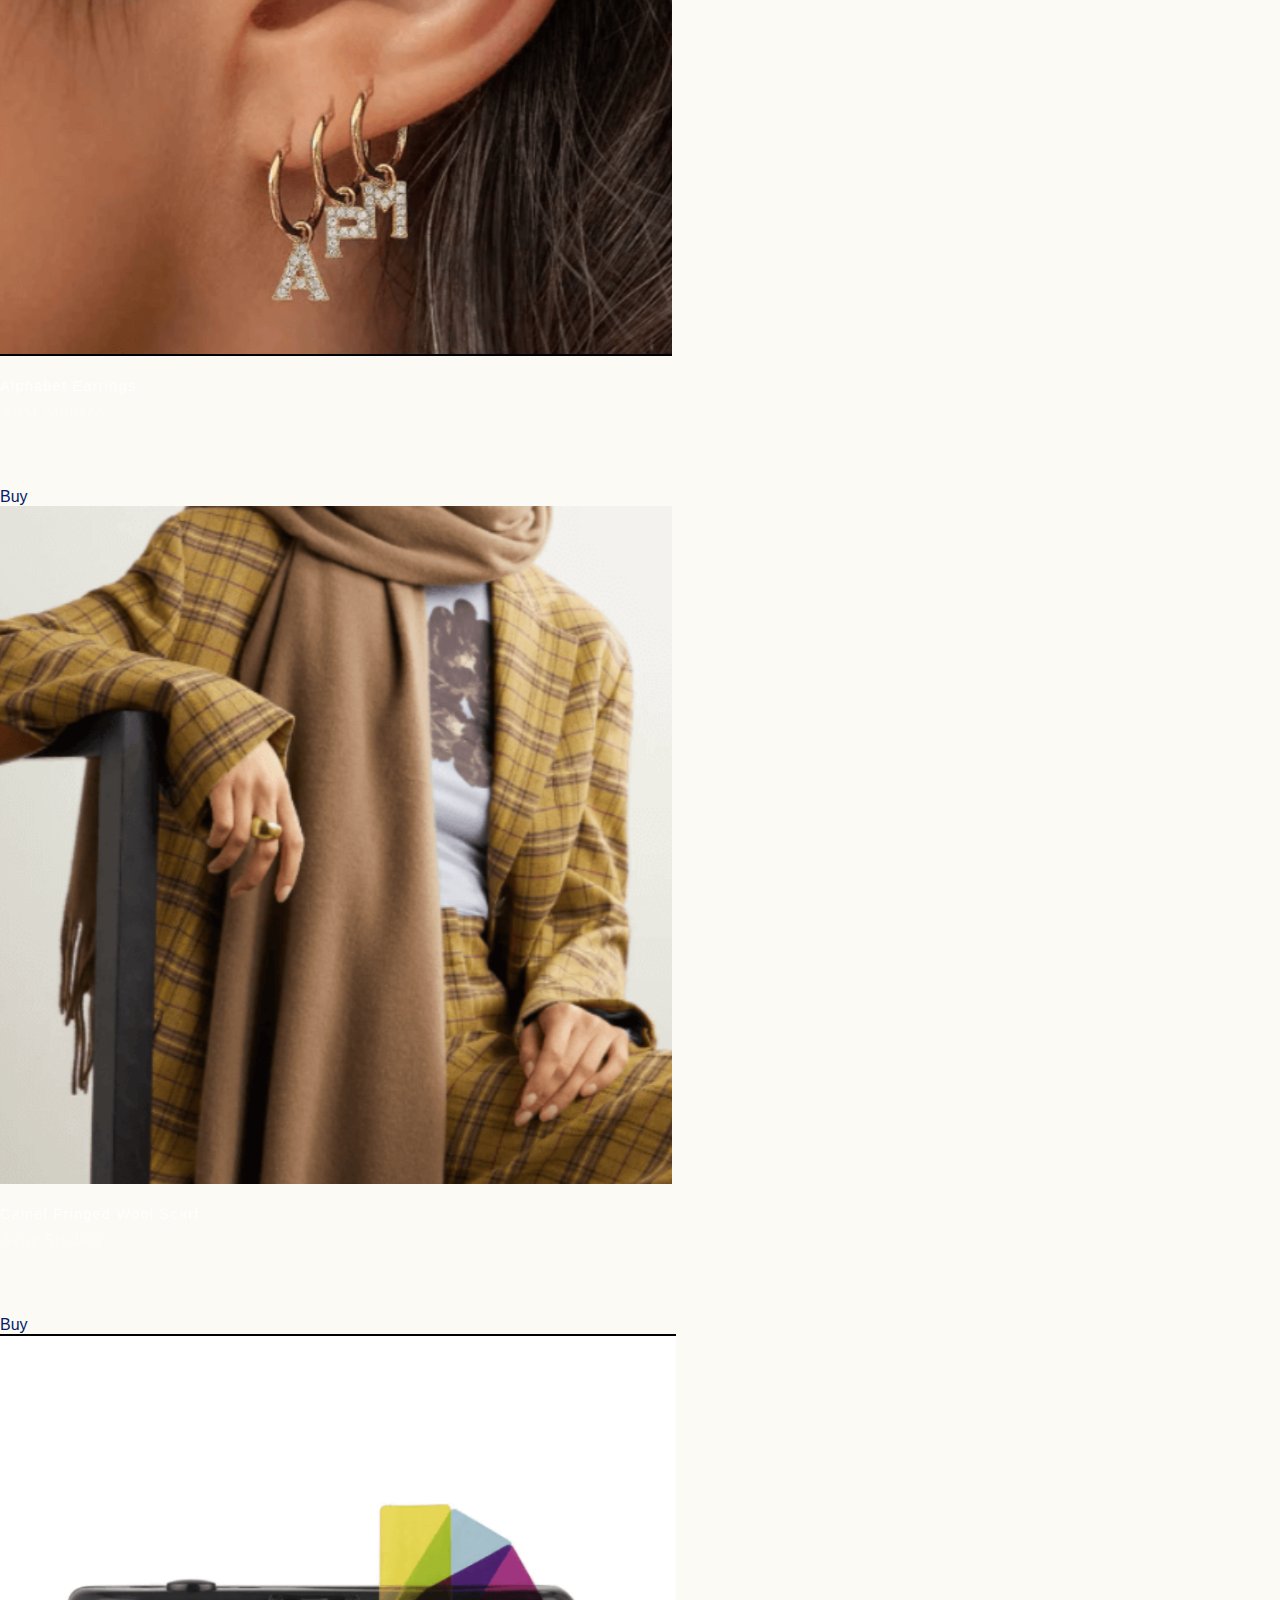
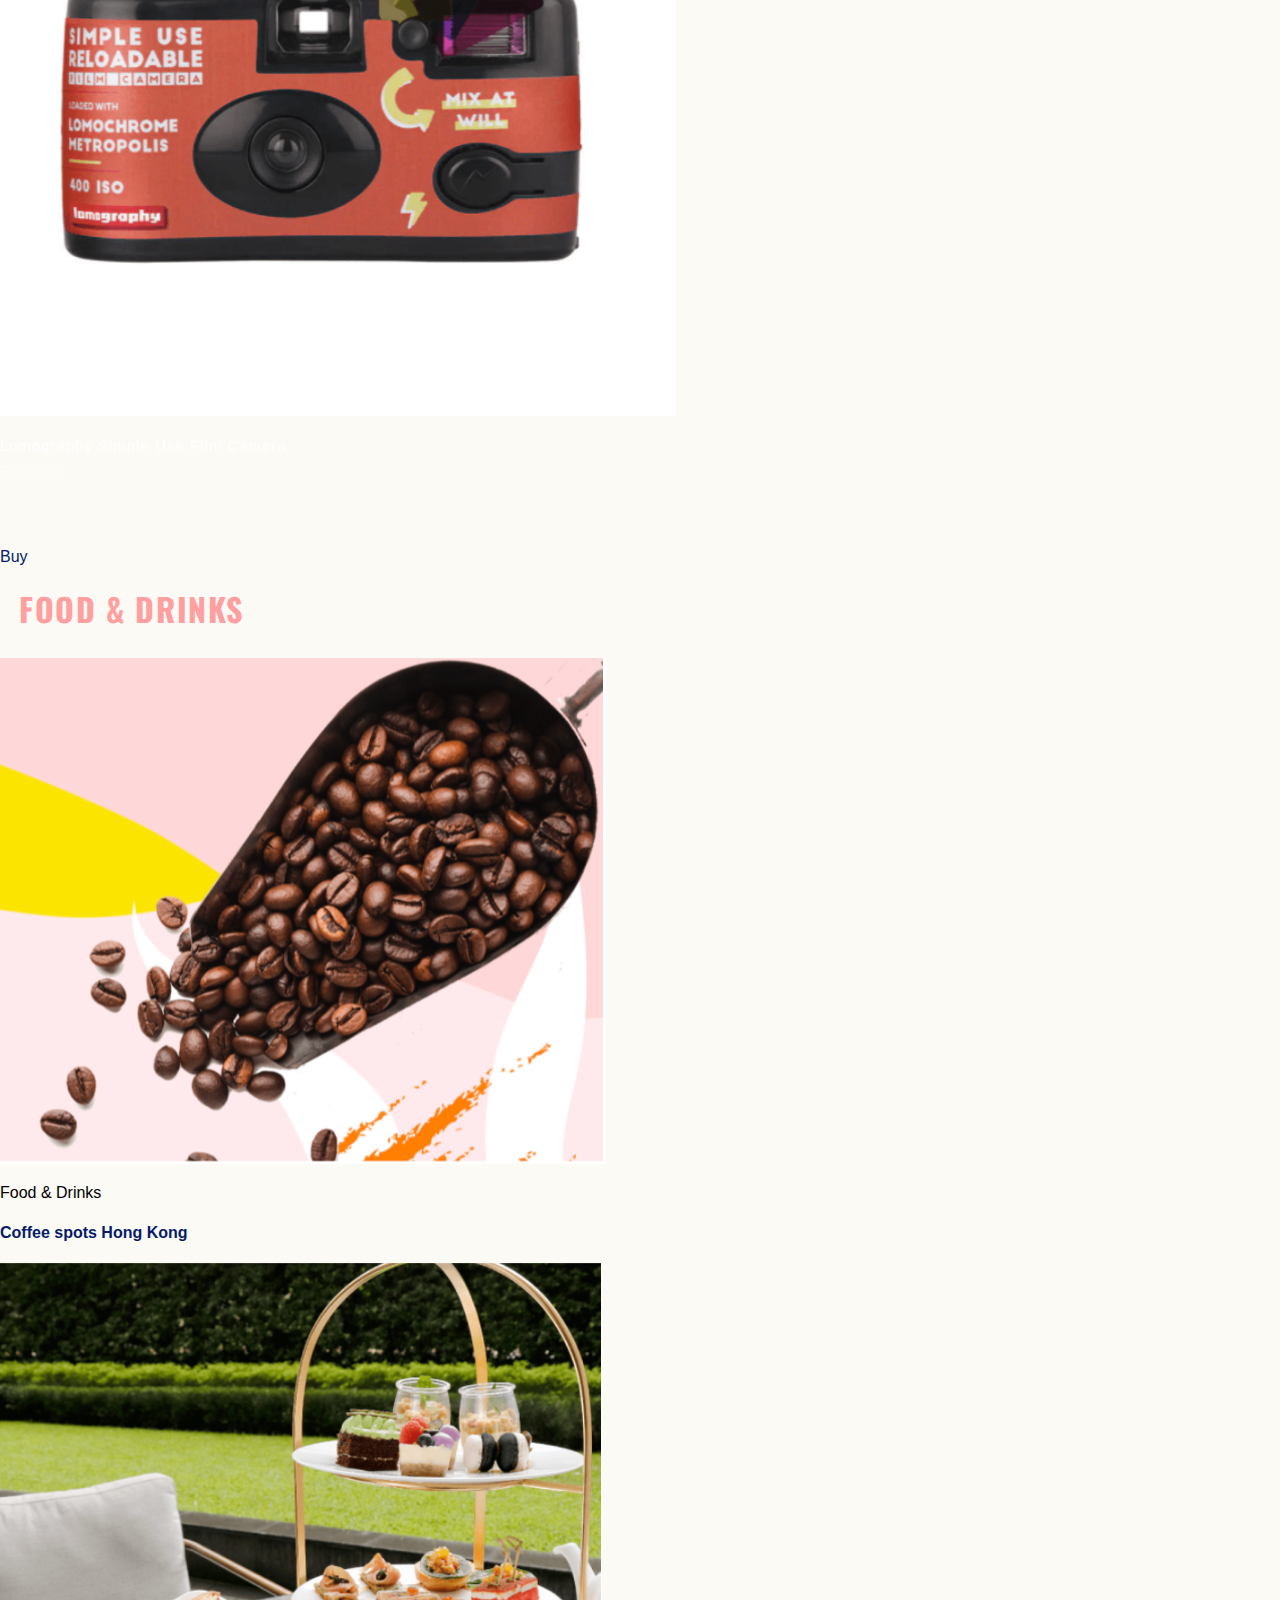
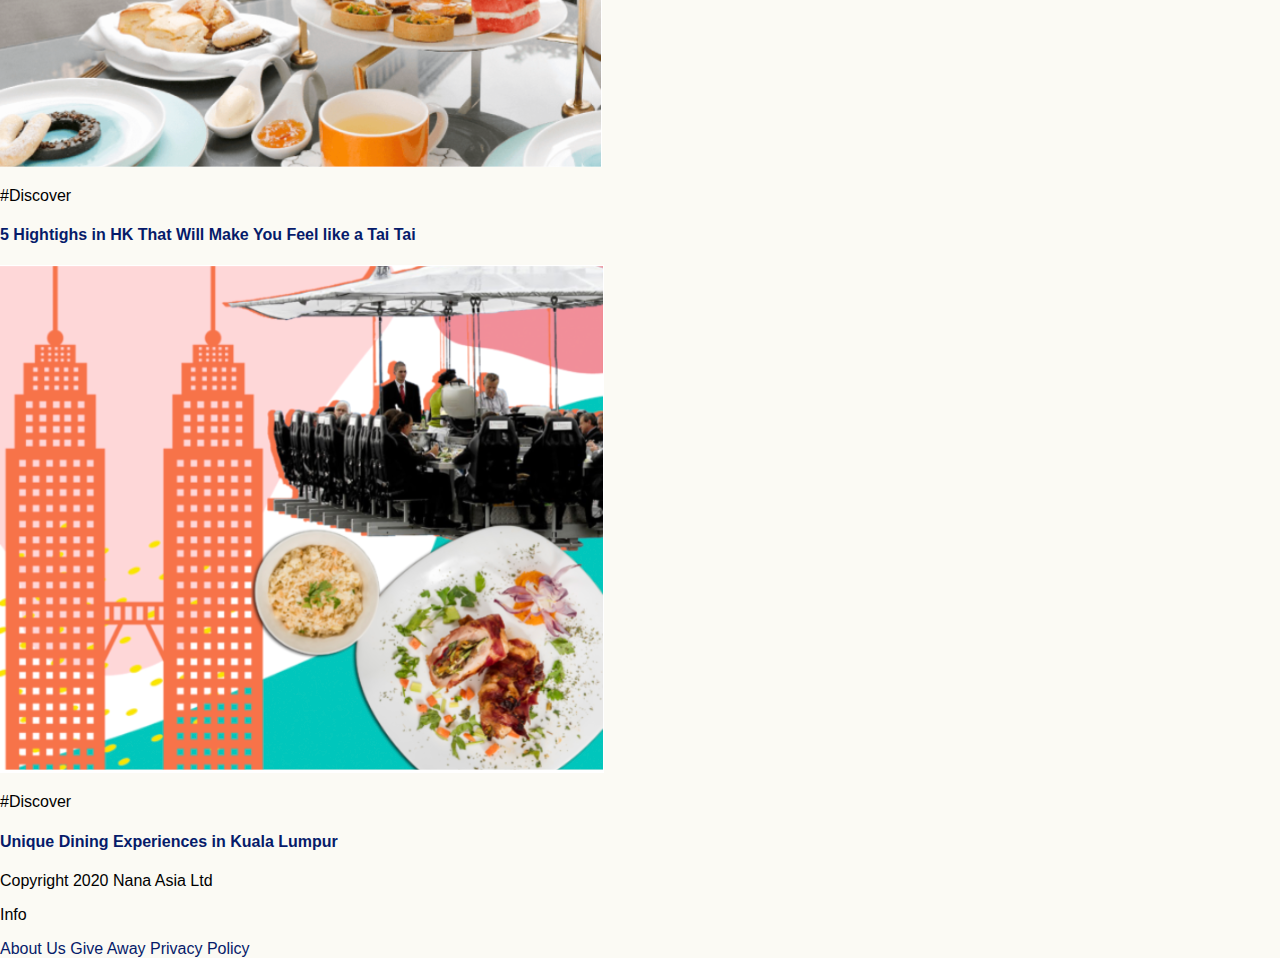
==== commit e88b1196: "Add files via upload" ====
--- a/index.html
+++ b/index.html
@@ -31,11 +31,14 @@
    <li> <a href="detailpagina.html">Travel</a></li>
    <li>  <a href="detailpagina.html">Let's get real</a></li>
    <li> <a href="detailpagina.html">Shop with us</a></li>
-        <li><a href="#"></a><img src="images/icon1.png" class="icon" alt="pinterest"/>  </li>
-    <li><a href="#"></a><img src="images/icon2.png" class="icon" alt="youtube"/>  </li>
-    <li><a href="#"></a><img src="images/icon3.png" class="icon" alt="facebook"/>  </li>
-    <li><a href="#"></a><img src="images/icon4.png" class="icon" alt="twitter"/>  </li>
-    <li><a href="#"></a><img src="images/icon5.png" class="icon" alt="instagram"/>  </li>
+    <ul class="icon">
+    <li><a href="detailpagina.html"></a><img src="images/icon1.png" class="icon" alt="pinterest"/>  </li>
+    <li><a href="detailpagina.html"></a><img src="images/icon2.png" class="icon" alt="youtube"/>  </li>
+    <li><a href="detailpagina.html"></a><img src="images/icon3.png" class="icon" alt="facebook"/>  </li>
+    <li><a href="detailpagina.html"></a><img src="images/icon4.png" class="icon" alt="twitter"/>  </li>
+    <li><a href="detailpagina.html"></a><img src="images/icon5.png" class="icon" alt="instagram"/>  </li>
+
+    </ul>
 
     <!-- bron iconen: icons8.com -->
 </ul>
@@ -52,7 +55,7 @@
 
 </section>
 <section class="content">
-
+<img src="images/icon5.png" class="content" alt="instagram"/>
 </section>
 </header>
 <main>
@@ -73,35 +76,35 @@
   </ul>
 
   <ul class="prevNext">
-    <li><a href="#s4"></a><a href="#s2"></a></li>
-    <li><a href="#s1"></a><a href="#s3"></a></li>
-    <li><a href="#s2"></a><a href="#s4"></a></li>
-    <li><a href="#s3"></a><a href="#s1"></a></li>
+    <li><a class='links' href="#s4"></a><a class='rechts' href="#s2"></a></li>
+    <li><a class='links' href="#s1"></a><a class='rechts' href="#s3"></a></li>
+    <li><a class='links' href="#s2"></a><a class='rechts' href="#s4"></a></li>
+    <li><a class='links' href="#s3"></a><a class='rechts' href="#s1"></a></li>
   </ul>
 
 
 
 </section>
 
-
 <!-- blog 1 -->
 
-  <section class="blog1">
+  <section class="blog">
       <h2>Trending on Nana</h2>
          <ul>
              <li><img src="images/trending1.png" class="blogpost" alt="trending discover"><p>#Discover</p><h4><a href="detailpagina.html">Post-Isolation Binge: Best Dishes to Try in Hong Kong</a></h4><p>4 months ago</p><aside></aside><p>by Nana team</p></li>
              <li><img src="images/trending2.png" class="blogpost" alt="trending wellness" ><p>#Wellness</p><h4><a href="detailpagina.html">The Sweater Season: Unique Ways to Style a Sweater</a></h4><p>6 months ago</p><aside></aside><p>by Nana team</p></li>
+             <li><img src="images/trending1.png" class="blogpost" alt="trending wellness" ><p>#Wellness</p><h4><a href="detailpagina.html">The Sweater Season: Unique Ways to Style a Sweater</a></h4><p>6 months ago</p><aside></aside><p>by Nana team</p></li>
          </ul>
   </section>
 
 
 <!-- blog 2 -->
 
-  <section class="blog2">
+  <section class="blogg">
       <h2>Lifestyle</h2>
         <ul class="apart">
-            <li><figure></figure><p>Beauty</p><h4><a href="detailpagina.html">How Celebrities are Making their mark in the Beauty Industry</a></h4><p>3 weeks ago</p><aside></aside><p>by Veronica Yoo</p></li>
-            <li><figure></figure><p>Fashion</p><h4><a href="detailpagina.html">Stay in Stay fit</a></h4><p>3 months ago</p><aside></aside><p>by Veronica Yoo</p></li>
+            <li><figure class="roze"></figure><p>Beauty</p><h4><a href="detailpagina.html">How Celebrities are Making their mark in the Beauty Industry</a></h4><p>3 weeks ago</p><aside></aside><p>by Veronica Yoo</p></li>
+            <li><figure class="blauw"></figure><p>Fashion</p><h4><a href="detailpagina.html">Stay in Stay fit</a></h4><p>3 months ago</p><aside></aside><p>by Veronica Yoo</p></li>
           </ul>
 
           <ul>
@@ -143,7 +146,12 @@
 </main>
 <footer>
 
+<p> Copyright 2020 Nana Asia Ltd</p>
 
+<p>Info</p>
+<a href="detailpagina.html">About Us</a>
+<a href="detailpagina.html">Give Away</a>
+<a href="detailpagina.html">Privacy Policy</a>
 
 
 </footer>
--- a/styles/style.css
+++ b/styles/style.css
@@ -3,25 +3,62 @@
   box-sizing:border-box;
 }
 
+
 /* BASICS */
 
 html{
-     max-width:100%;
-}
+max-width:100%;
+overflow-x: hidden;
+
+}
+
+@media (max-width: 37.5em) {
+  html {
+        max-width:100%;
+       overflow-x: hidden;
+      position: relative;
+  }
+}
+
+
 body {
+  background: #FBFAF4;
   margin: 0;
   font-family: Helvetica, sans-serif;
   max-width:100%;
   background-color: #FBFAF4;
-}
-
-
-    ul {
+  max-width:100%;
+}
+
+
+
+}
+@media (max-width: 37.5em) {
+  body {
+        max-width:100%;
+      overflow-x: hidden;
+      position: relative;
+  }
+}
+
+
+
+  ul {
          list-style: none;
          margin: 0;
          padding: 0;
-    }
+  }
+
+@media (max-width: 37.5em) {
+  ul {
+         list-style: none;
+         margin: 0;
+         padding: 0;
+  }
+}
+
 /* Is voor de witte titel in zwarte vlak deze moet wit zijn & onder elkaar*/
+
 h3 {
     display:inline-block;
     font-family: 'Oswald', sans-serif;
@@ -37,16 +74,35 @@
     padding-left: 0.6em;
     width:0.6em;
     text-decoration: none;
-}
-
-/* is voor alle roze titels; deze moet roze zijn */
-h2 {
+    }
+
+@media (max-width:37.5em ){
+   h3 {
     display:inline-block;
     font-family: 'Oswald', sans-serif;
     vertical-align: top;
     text-transform: uppercase;
     text-decoration: none;
     letter-spacing: 0.05em;
+    color: #fff;
+    margin-top: 0.6em;
+    text-decoration: none;
+    font-size: 2em;
+    text-align: left;
+    padding-left: 0.6em;
+    width:0.6em;
+    text-decoration: none;
+    }}
+
+
+/* is voor alle roze titels; deze moet roze zijn */
+ h2 {
+    display:inline-block;
+    font-family: 'Oswald', sans-serif;
+    vertical-align: top;
+    text-transform: uppercase;
+    text-decoration: none;
+    letter-spacing: 0.05em;
     color: #FF9F9F;
     margin-top: 0.6em;
     text-decoration: none;
@@ -55,7 +111,24 @@
     padding-left: 0.6em;
     max-width:70%;
     text-decoration: none;
-}
+    }
+
+@media (max-width: 37.5em) { h2 {
+    display:inline-block;
+    font-family: 'Oswald', sans-serif;
+    vertical-align: top;
+    text-transform: uppercase;
+    text-decoration: none;
+    letter-spacing: 0.05em;
+    color: #FF9F9F;
+    margin-top: 0.6em;
+    text-decoration: none;
+    font-size: 2em;
+    text-align: left;
+    padding-left: 0.6em;
+    max-width:70%;
+    text-decoration: none;
+    }}
 
 /* simpele titel voor het product */
 h6 {
@@ -67,11 +140,21 @@
     top:-1.1em;
     font-weight: 500;
     text-decoration: none;
-
-}
+    }
+
+@media (max-width: 37.5em){ h6 {
+    text-decoration: none;
+    letter-spacing: 0.09em;
+    color: #fff;
+    font-size: 0.9em;
+    position: relative;
+    top:-1.1em;
+    font-weight: 500;
+    text-decoration: none;
+    }}
 
 /* simpele onder titel voor het product */
-h5 {
+ h5 {
     font-family: 'Times New Roman', sans-serif;
     text-decoration: none;
     letter-spacing: 0.09em;
@@ -81,56 +164,163 @@
     top:-2.5em;
     font-weight: 500;
     text-decoration: none;
-
-}
+    }
+
+@media (max-width: 37.5em){ h5 {
+    font-family: 'Times New Roman', sans-serif;
+    text-decoration: none;
+    letter-spacing: 0.09em;
+    color: rgba(255, 255, 255, 0.53);
+    font-size: 1em;
+    position: relative;
+    top:-2.5em;
+    font-weight: 500;
+    text-decoration: none;
+    }}
+
 
 a{
     text-decoration: none;
     color: #061B6A;
-}
+    }
+
+@media (max-width: 37.5em) { a{
+    text-decoration: none;
+    color: #061B6A;
+    }}
+
 
 /* NAVIGATIE */
 
-header{
+.search{
+    max-width:1%;
+    height: auto;
+    position: relative;
+    left: 85%;
+    top:-1.3em;
+    }
+
+input{
+    display: none;
+}
+
+
+nav{
+display: flex;
+align-items: center;
+justify-content: space-evenly;
+box-sizing:border-box;
+display: table;
+position: relative;
+left:15%;
+top:10px;
+
+}
+
+
+nav ul{
+  list-style: none;
+  display: flex;
+  position: relative;
+ padding-left: 400px;
+}
+
+nav ul li a {
+    display:inline-block;
+    font-family: 'Oswald', sans-serif;
+    text-transform: uppercase;
+    text-decoration: none;
+    color: #061B6A;
+    margin-top: 0.6em;
+    text-decoration: none;
+    font-size: 0.8em;
+    text-align: center;
+    position: relative;
+    margin: 20px;
+    width: 100px;
+    margin: 0;
+    padding: 0;
+    display: inline-block;
+
+    }
+
+
+
+.icon{
+display: none;
+}
+
+
+/* NAVIGATIE VIERKANTJE*/
+
+
+.nav-toggler-blue{
+    display: none;
+}
+
+.nav-toggler{
+    display: none;
+}
+
+/* hier begint MEDIA voor NAV */
+
+
+@media (max-width: 37.5em) { .search{
+    display: block;
+    position: relative;
+    top:10px;
+    left:35px;
+    max-width:35%;
+    height: auto;
+    }}
+
+
+@media (max-width: 37.5em) { header{
     background-color: #FBFAF4;
     position: relative;
     top:-1.25em;
-}
+    }}
 
 .logo{
-    width: 10%;
+    width: 8em;
+    margin-top: 1em;
     text-align: center;
-    position:absolute;
-    top:32%;
-    left:15%;
     cursor:pointer;
     z-index: 10;
-}
-
+    position: relative;
+    left:10px;
+    top:40px;
+
+    }
 
  @media only screen and (max-width: 37.5em) and (max-width: 48em) {
  .logo{
   visibility: visible;
-  position: absolute;
-  width: 30%;
-  top: 50%;
-  left: 50%;
-  transform: translate(-50%, -50%);
+  position: relative;
+  width: 35%;
+  left: 35%;
+  margin: 0;
+  padding: 0;
+  top: 0px;
+
         }
     }
 
-nav {
+
+@media (max-width: 37.5em) { nav {
   display: flex;
   justify-content: space-between;
   align-items: center;
-}
-
-nav ul {
+    position: relative;
+left:-2%;
+    }}
+
+@media (max-width: 37.5em) { nav ul {
   list-style: none;
   display: flex;
-}
-
-nav ul li a {
+    }}
+
+@media (max-width: 37.5em) { nav ul li a {
     display:inline-block;
     font-family: 'Oswald', sans-serif;
     display: inline-block;
@@ -146,47 +336,35 @@
     position: relative;
     left:-.6em;
     top:4.5em;
-
-
-
-
-}
-
-
-
-.icon{
+    }}
+
+@media (max-width: 37.5em) { .icon{
     width:1.8em;
      display: inline-block;
   margin: 0 0.6em;
     display: flex;
 justify-content: space-evenly;
-}
-
-
-
-/* NAVIGATIE VIERKANTJE*/
-
-.nav-toggler {
+    }}
+
+
+@media (max-width: 37.5em) { .nav-toggler {
   border: 0.1875em solid #FF9F9F;
   background-color: rgba(6, 27, 106, 0);
   cursor: pointer;
   height: 1.56em;
   width:0.06em;
   display: none;
-  position: relative;
-  left: -1.25em;
   z-index: 5;
   margin-top: 1.25em;
   border-radius: 1%;
-
-}
-
-.nav-toggler:focus {
+    }}
+
+@media (max-width: 37.5em) {.nav-toggler:focus {
     background-color:white;
-}
-
-
-.nav-toggler-blue{
+    }}
+
+
+@media (max-width: 37.5em) { .nav-toggler-blue{
   border: 0.19em solid #061B6A;
   background-color: #061B6A;;
   cursor: pointer;
@@ -197,40 +375,40 @@
   display: none;
   left: -1.56em;
   margin-top: 1.25em;
-}
+    }}
 
 
 @media screen and (max-width: 50em) {
   .nav-toggler-blue {
   position: absolute;
   top: 15%;
-  left: 12%;
+  left: 2%;
   }
-
 
 
 @media screen and (max-width: 50em) {
   .nav-toggler {
   position: absolute;
-  top: 13%;
-  left: 10%;
+  top: 12%;
+  left: 0%;
   }
 
-  .nav-toggler {
+ @media (max-width: 37.5em) { .nav-toggler {
     display: block;
     width: 1.25em;
-  }
-
-    .nav-toggler-blue{
+     }}
+
+ @media (max-width: 37.5em) {   .nav-toggler-blue{
     display: block;
     width: 1.25em;
-  }
-
-  nav {
+     }}
+
+  @media (max-width: 37.5em) { nav {
     min-height: 5em;
-  }
-
-  nav ul {
+      padding: 0;
+      }}
+
+ @media (max-width: 37.5em) { nav ul {
     position: absolute;
     width: 100%;
     height: calc(100vh);
@@ -244,7 +422,7 @@
     max-height: 0;
     overflow: hidden;
     transition: .5s;
-  }
+     }}
 
 
   @media only screen and (max-width: 37.5em) {
@@ -255,18 +433,17 @@
     }
 
 
-  nav ul li {
+ @media (max-width: 37.5em) { nav ul li {
     width: 100%;
     text-align: center;
-  }
-  nav ul li a {
-    padding: .2em;
-
-  }
-  nav ul li a:hover {
+     padding: .2em;
+     }}
+
+   @media (max-width: 37.5em) { nav ul li a:hover {
     background-color: rgba(6, 27, 106, 0);
-  }
-  nav ul.open {
+       }}
+
+  @media (max-width: 37.5em) { nav ul.open {
     max-height: 100vh;
     overflow: visible;
     top:-1em;
@@ -274,14 +451,8 @@
 }
 
 
+
 /* SEARCH BAR POP UP */
-
-    .search{
-        width:1.2em;
-        position: relative;
-        z-index: 5;
-        top:-0.6em
-    }
 
 .wrapper{
   position: fixed;
@@ -293,13 +464,15 @@
   clip-path: circle(1.3em at calc(100% - 2.8em) 2.8em);
   transition: all 0.3s ease-in-out;
   z-index: 2;
-
-
-}
+    }
+
+
 #active:checked ~ .wrapper{
   clip-path: circle(75%);
-}
-.menu-btn{
+    }
+
+
+ .menu-btn{
   position: absolute;
   z-index: 3;
   right: 1.25em;
@@ -314,8 +487,7 @@
   cursor: pointer;
   transition: all 0.3s ease-in-out;
   background-color: rgba(251, 250, 244, 0);
-}
-
+    }
 
 .wrapper ul{
   position: absolute;
@@ -324,11 +496,13 @@
   transform: translate(-50%, -50%);
   list-style: none;
   text-align: center;
-}
+    }
+
 .wrapper ul li{
   margin: 0.9em 0;
-}
-.wrapper ul li a{
+    }
+
+ .wrapper ul li a{
   text-decoration: none;
   font-size: 1.8em;
   font-weight: 500;
@@ -337,7 +511,8 @@
   position: relative;
   line-height: 3.1em;
   transition: all 0.3s ease;
-}
+    }
+
 .wrapper ul li a:after{
   position: absolute;
   content: "";
@@ -349,15 +524,17 @@
   transform: scaleY(0);
   z-index: -1;
   transition: transform 0.3s ease;
-}
+    }
+
 .wrapper ul li a:hover:after{
   transform: scaleY(1);
-}
+    }
 
 
 input[type="checkbox"]{
   display: none;
 }
+
 .content{
   position: absolute;
   top: 50%;
@@ -367,16 +544,118 @@
   text-align: center;
   width: 100%;
   color: #202020;
-}
+    }
+
 .content .title{
   font-size: 2.5em;
   font-weight: 700;
-}
-.content p{
+    }
+
+    .content p{
   font-size: 2.2em;
   font-weight: 600;
-}
-
+    }
+
+
+/* hier begint MEDIA voor SEARCH BAR */
+
+
+@media (max-width: 37.5em) { .wrapper{
+  position: fixed;
+  top: -1%;
+  left: -1%;
+  height: 100%;
+  width: 100vh;
+  background:#6355C3;
+  clip-path: circle(1.3em at calc(100% - 2.8em) 2.8em);
+  transition: all 0.3s ease-in-out;
+  z-index: 2;
+    }}
+
+@media (max-width: 37.5em) { #active:checked ~ .wrapper{
+  clip-path: circle(75%);
+    }}
+
+@media (max-width: 37.5em) { .menu-btn{
+  position: absolute;
+  z-index: 3;
+  right: 1.25em;
+  top: 1.25em;
+  height: 3.1em;
+  width: 3.1em;
+  text-align: center;
+  line-height: 3.1em;
+  border-radius: 50%;
+  font-size: 1.25em;
+  color: #fff;
+  cursor: pointer;
+  transition: all 0.3s ease-in-out;
+  background-color: rgba(251, 250, 244, 0);
+    }}
+
+
+@media (max-width: 37.5em) { .wrapper ul{
+  position: absolute;
+  top: 50%;
+  left: 50%;
+  transform: translate(-50%, -50%);
+  list-style: none;
+  text-align: center;
+    }}
+
+@media (max-width: 37.5em) { .wrapper ul li{
+  margin: 0.9em 0;
+    }}
+@media (max-width: 37.5em) { .wrapper ul li a{
+  text-decoration: none;
+  font-size: 1.8em;
+  font-weight: 500;
+  padding: 0.3em 1.8em;
+  color: #fff;
+  position: relative;
+  line-height: 3.1em;
+  transition: all 0.3s ease;
+    }}
+@media (max-width: 37.5em) { .wrapper ul li a:after{
+  position: absolute;
+  content: "";
+  background: #fff;
+  width: 100%;
+  height: 3.1em;
+  left: 0;
+  border-radius: 3.1em;
+  transform: scaleY(0);
+  z-index: -1;
+  transition: transform 0.3s ease;
+    }}
+
+@media (max-width: 37.5em) { .wrapper ul li a:hover:after{
+  transform: scaleY(1);
+    }}
+
+
+input[type="checkbox"]{
+  display: none;
+}
+
+@media (max-width: 37.5em) {.content{
+  position: absolute;
+  top: 50%;
+  left: 50%;
+  transform: translate(-50%, -50%);
+  z-index: -1;
+  text-align: center;
+  width: 100%;
+  color: #202020;
+    }}
+@media (max-width: 37.5em) {.content .title{
+  font-size: 2.5em;
+  font-weight: 700;
+    }}
+@media (max-width: 37.5em) {.content p{
+  font-size: 2.2em;
+  font-weight: 600;
+    }}
 
 
 
@@ -384,16 +663,16 @@
 
 .CSSgal {
     position: relative;
-    overflow: hidden;
-    height: 34.4em;
-}
+    overflow:hidden;
+
+    }
 
 .CSSgal .slider {
-    height: 100%;
+    width: 80%;
     white-space: nowrap;
     font-size: 0;
     transition: 0.8s;
-}
+    }
 
 
 .CSSgal .slider > * {
@@ -405,18 +684,82 @@
     width: 100%;
     background: none 50% no-repeat;
     background-size: cover;
-}
+    }
 
 .CSSgal .prevNext {
+ display: none;
+    }
+
+
+.CSSgal >s:target ~ .bullets >* {      background: rgba(255, 255, 255, 0.5);}
+
+.CSSgal >s:target ~ .prevNext >* {      visibility: hidden;}
+
+.s1:target ~ .prevNext >*:nth-child(1) {visibility: visible;}
+.s2:target ~ .prevNext >*:nth-child(2) {visibility: visible;}
+.s3:target ~ .prevNext >*:nth-child(3) {visibility: visible;}
+
+
+.s1:target ~ .slider {transform: translateX(   0%); -webkit-transform: translateX(   0%);}
+.s2:target ~ .slider {transform: translateX(-100%); -webkit-transform: translateX(-100%);}
+.s3:target ~ .slider {transform: translateX(-200%); -webkit-transform: translateX(-200%);}
+
+
+
+
+/* hier begint MEDIA voor BANNER SLIDER */
+
+@media (max-width: 37.5em) {.CSSgal h4:nth-of-type(1) {
+position: relative;
+left:-0.7em;
+font-size: 1.6em;
+font-weight: 200;
+text-align: left;
+width: 14em;
+    }}
+
+@media (max-width: 37.5em) {.CSSgal h2:nth-of-type(1) {
+font-size: 0.8em;
+letter-spacing: 0.08em;
+    }}
+
+@media (max-width: 37.5em) { .CSSgal {
+    position: relative;
+    overflow: hidden;
+    height: 34.4em;
+    }}
+
+@media (max-width: 37.5em) { .CSSgal .slider {
+    height: 100%;
+    width:100%;
+    white-space: nowrap;
+    font-size: 0;
+    transition: 0.8s;
+    }}
+
+
+@media (max-width: 37.5em) { .CSSgal .slider > * {
+    font-size: 1rem;
+    display: inline-block;
+    white-space: normal;
+    vertical-align: top;
+    height: 100%;
+    width: 100%;
+    background: none 50% no-repeat;
+    background-size: cover;
+    }}
+
+@media (max-width: 37.5em) {.CSSgal .prevNext {
     position: absolute;
     z-index: 1;
     top: 50%;
     width: 100%;
     height: 0;
-}
-
-
-.CSSgal .prevNext a {
+    display: flex;
+    }}
+
+
+@media (max-width: 37.5em) {.CSSgal .prevNext a {
     background: #061B6A;
     position: absolute;
     width:1.8em;
@@ -429,15 +772,15 @@
     left: 18.8em;
     top: 14.4em;
 
-}
-
-.CSSgal .prevNext a:hover {
+    }}
+
+@media (max-width: 37.5em) {.CSSgal .prevNext a:hover {
     opacity: 1;
-}
-.CSSgal .prevNext a+a {
+    }}
+@media (max-width: 37.5em) {.CSSgal .prevNext a+a {
     left: auto;
     right: 0;
-}
+    }}
 
 
 
@@ -456,43 +799,41 @@
 #s3:target ~ .slider {transform: translateX(-200%); -webkit-transform: translateX(-200%);}
 
 
-img {
+@media (max-width: 37.5em) { img {
  width: 100%;
 
-}
-
-
-.CSSgal h4:nth-of-type(1) {
+    }}
+
+
+@media (max-width: 37.5em) {.CSSgal h4:nth-of-type(1) {
 position: relative;
 left:-0.7em;
 font-size: 1.6em;
 font-weight: 200;
 text-align: left;
 width: 14em;
-}
-
-.CSSgal h2:nth-of-type(1) {
+    }}
+
+@media (max-width: 37.5em) {.CSSgal h2:nth-of-type(1) {
 font-size: 0.8em;
 letter-spacing: 0.08em;
-}
+    }}
 
 
 
 
 /*BLOG*/
 
-p:nth-of-type(1) {
+@media (max-width: 37.5em) { p:nth-of-type(1) {
     color: #061B6A;
     margin-left: auto;
     margin-right: auto;
     width: 8em;
     font-size: 0.9em;
     text-align: center;
-
-
-
-}
-p:nth-of-type(3) {
+    }}
+
+@media (max-width: 37.5em) { p:nth-of-type(3) {
     color: #A1ACC8;
     margin-left: auto;
     margin-right: 4.4em;
@@ -501,11 +842,9 @@
     position: relative;
     top:-2.4em;
     text-align: center;
-
-
-}
-
-p:nth-of-type(2) {
+    }}
+
+@media (max-width: 37.5em) { p:nth-of-type(2) {
     color: #061B6A;
     margin-left: 4.6em;
     margin-right: auto;
@@ -514,9 +853,9 @@
     margin-bottom: 0.1em;
     margin-top: 0.1em;
     padding-left: 0.6em;
-}
-
-h4:nth-of-type(1) {
+    }}
+
+@media (max-width: 37.5em) { h4:nth-of-type(1) {
     font-family: 'Times New Roman', sans-serif;
     font-size: 1.3em;
     color: #061B6A;
@@ -525,9 +864,9 @@
     padding-left: 1.25em;
     padding-right: 1.25em;
     font-weight: 200;
-}
-
-aside {
+    }}
+
+@media (max-width: 37.5em) { aside {
  width: 0.2em;
       height: 0.2em;
       background: #FF9F9F;
@@ -537,15 +876,14 @@
     position: relative;
     margin-right: auto;
     top:-0.6em;
-
-}
-
-    .blog1{
+    }}
+
+  @media (max-width: 37.5em) {  .blog1{
      background-color: white;
 
-    }
-
-    .blogpost{
+      }}
+
+   @media (max-width: 37.5em) { .blogpost{
        max-width: 90%;
          display: flex;
 
@@ -557,70 +895,69 @@
    height: auto;
    margin: auto;
 
-    }
-
-
-.apart li h4:first-of-type {
+       }}
+
+
+@media (max-width: 37.5em) {.apart li h4:first-of-type {
    text-align: left;
-}
-
-.apart li p:first-of-type {
+    }}
+
+@media (max-width: 37.5em) { .apart li p:first-of-type {
    position: relative;
 left: -10em;
-}
-
-.apart li p:nth-last-of-type(2) {
+    }}
+
+@media (max-width: 37.5em) { .apart li p:nth-last-of-type(2) {
    position: relative;
 left: -3.4em;
-}
-
-.apart li aside:nth-last-of-type(1) {
+    }}
+
+@media (max-width: 37.5em) { .apart li aside:nth-last-of-type(1) {
    position: relative;
 left: -3.1em;
-}
-
-.apart li p:nth-last-of-type(1) {
+    }}
+
+@media (max-width: 37.5em) { .apart li p:nth-last-of-type(1) {
    position: relative;
 left: -3.1em;
-}
-
-.apart li figure:nth-last-of-type(1) {
+    }}
+
+@media (max-width: 37.5em) { .apart li figure:nth-last-of-type(1) {
  width: 1.6em;
       height: 1.6em;
       background: #FF9F9F;
     position: relative;
     left:-1.25em;
-}
+    }}
 
 /*CAROUSEL WATCH & CURRENT OBSESSIONS*/
 
- .carousel{
+ @media (max-width: 37.5em) { .carousel{
         background-color: #000000;
         width:100%
-    }
-
-.content-slider {
+     }}
+
+@media (max-width: 37.5em) { .content-slider {
    display: flex;
    overflow-y: hidden;
    overflow-x: scroll;
-
-}
-.img-holder{
+    }}
+
+@media (max-width: 37.5em) {.img-holder{
   max-width:80%;
   display: block;
   position: relative;
   flex-shrink:0;
   padding: 4%;
-
-  }
-
-.img-responsive{
+    }}
+
+@media (max-width: 37.5em) { .img-responsive{
    object-fit: cover;
    width:100%;
-}
-
-
-.carousel a:nth-of-type(1){
+    }}
+
+
+@media (max-width: 37.5em) { .carousel a:nth-of-type(1){
     color: #FF9F9F;
     margin-left: auto;
     margin-right: auto;
@@ -633,28 +970,25 @@
     position: relative;
     top:-7.2em;
     left:15em;
-
-}
+    }}
 
 
 /*FOOD & DRINKS*/
 
- .blog3 h4:nth-of-type(1) {
+ @media (max-width: 37.5em) { .blog3 h4:nth-of-type(1) {
   padding-bottom: 1.25em;
-
-}
-
-    .ontop{
+     }}
+
+ @media (max-width: 37.5em) {   .ontop{
         position: relative;
         top:-6.25em;
-
-    }
+     }}
 
 
 
 /*DETAILPAGINA*/
 
-.filteroptie {
+@media (max-width: 37.5em) { .filteroptie {
         color: rgba(6, 27, 106, 0.59);
     font-family: 'Times New Roman', sans-serif;
 
@@ -664,37 +998,39 @@
     justify-content: space-around;
     display:inline-block;
     font-size: 1.25em;
-}
-
-
-.active {
+    }}
+
+
+@media (max-width: 37.5em) {.active {
     color: #061B6A;
-}
-
-.photo-list {
+    }}
+
+@media (max-width: 37.5em) {.photo-list {
     display: grid;
     grid-template-columns: 1fr;
     grid-template-rows: auto;
     grid-row: 1;
-}
-
-.visible {
+    }}
+
+@media (max-width: 37.5em) {.visible {
     opacity: 1;
     transition: opacity 0.5s linear 0.5s;
-}
-
-.unvisible {
+    }}
+
+@media (max-width: 37.5em) {.unvisible {
     position: absolute;
     visibility: hidden;
-}
-
-  .filter visible  p :nth-of-type(1){
+    }}
+
+  @media (max-width: 37.5em) {.filter visible  p :nth-of-type(1){
 color: antiquewhite;
-    }
-
-p {
+      }}
+
+@media (max-width: 37.5em) {p {
 color: antiquewhite;
-    }
+    }}
+
+
 
 /*FOOTER*/
 
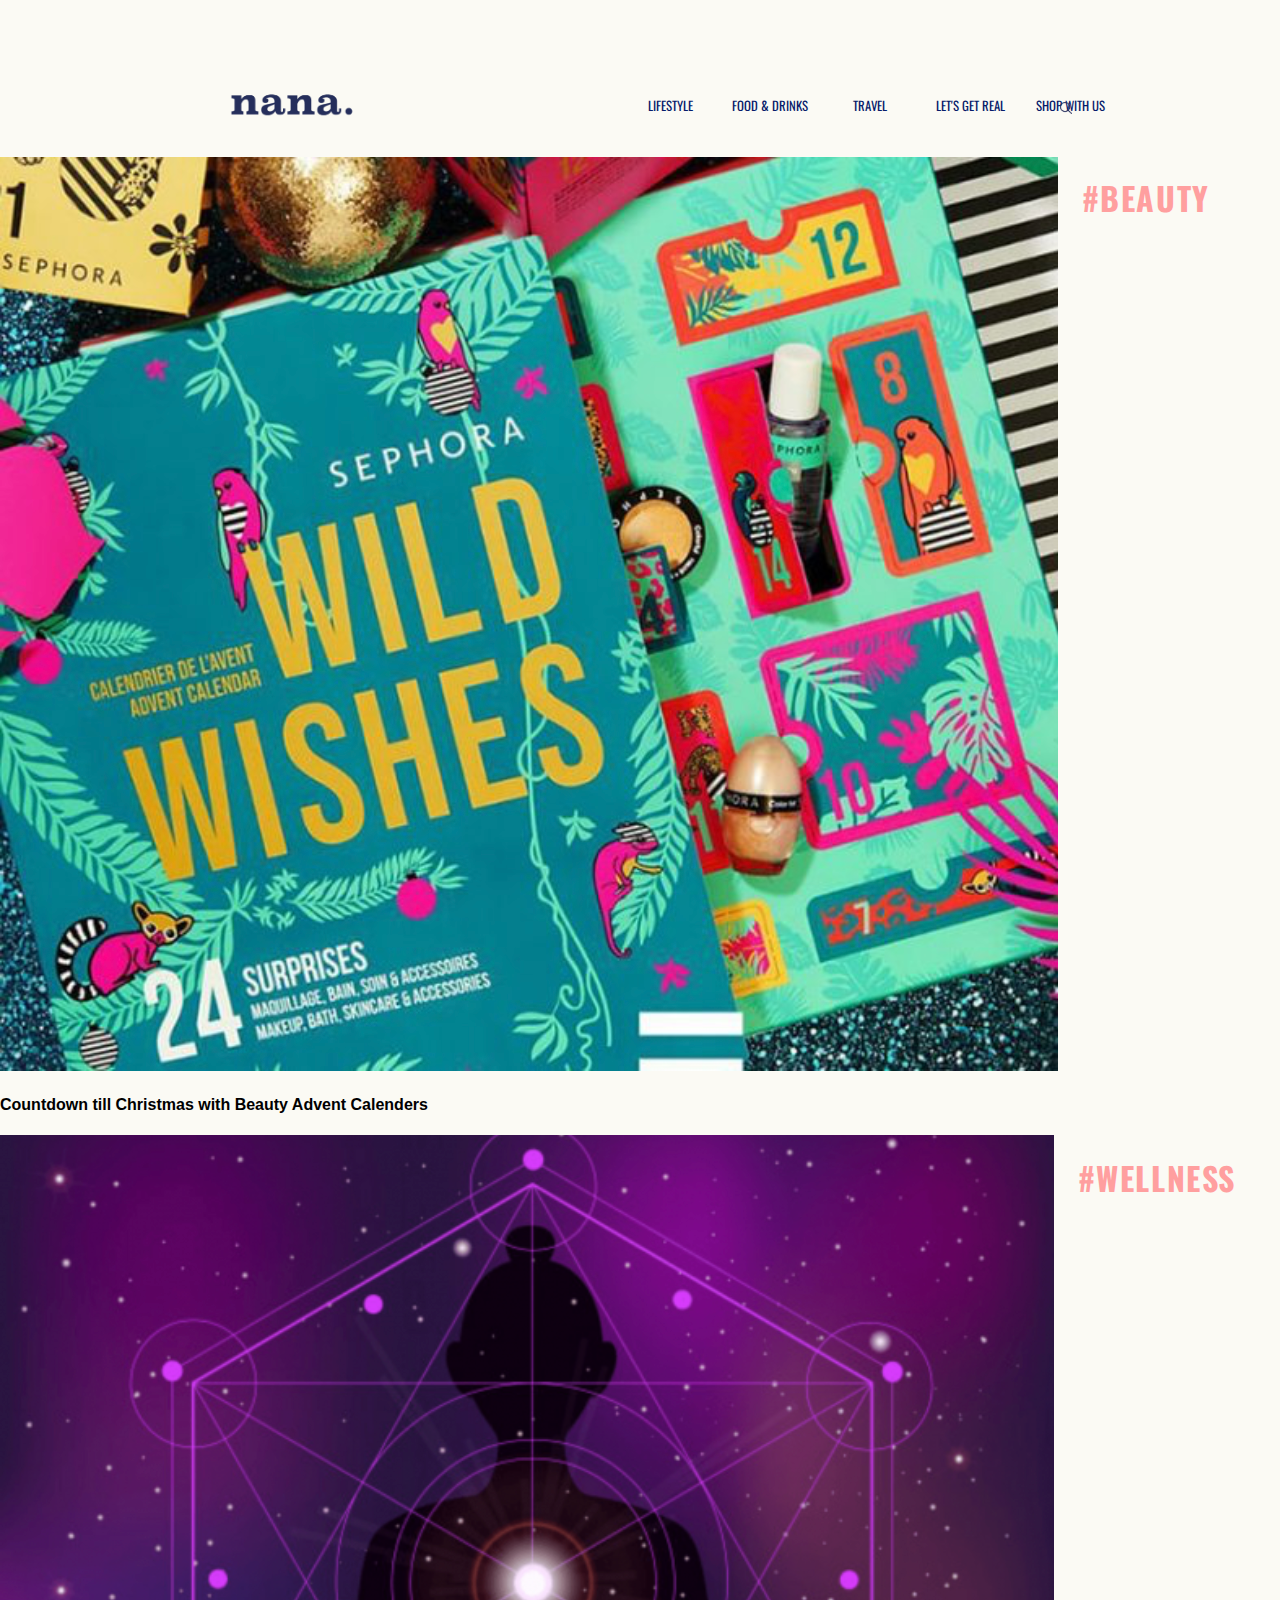
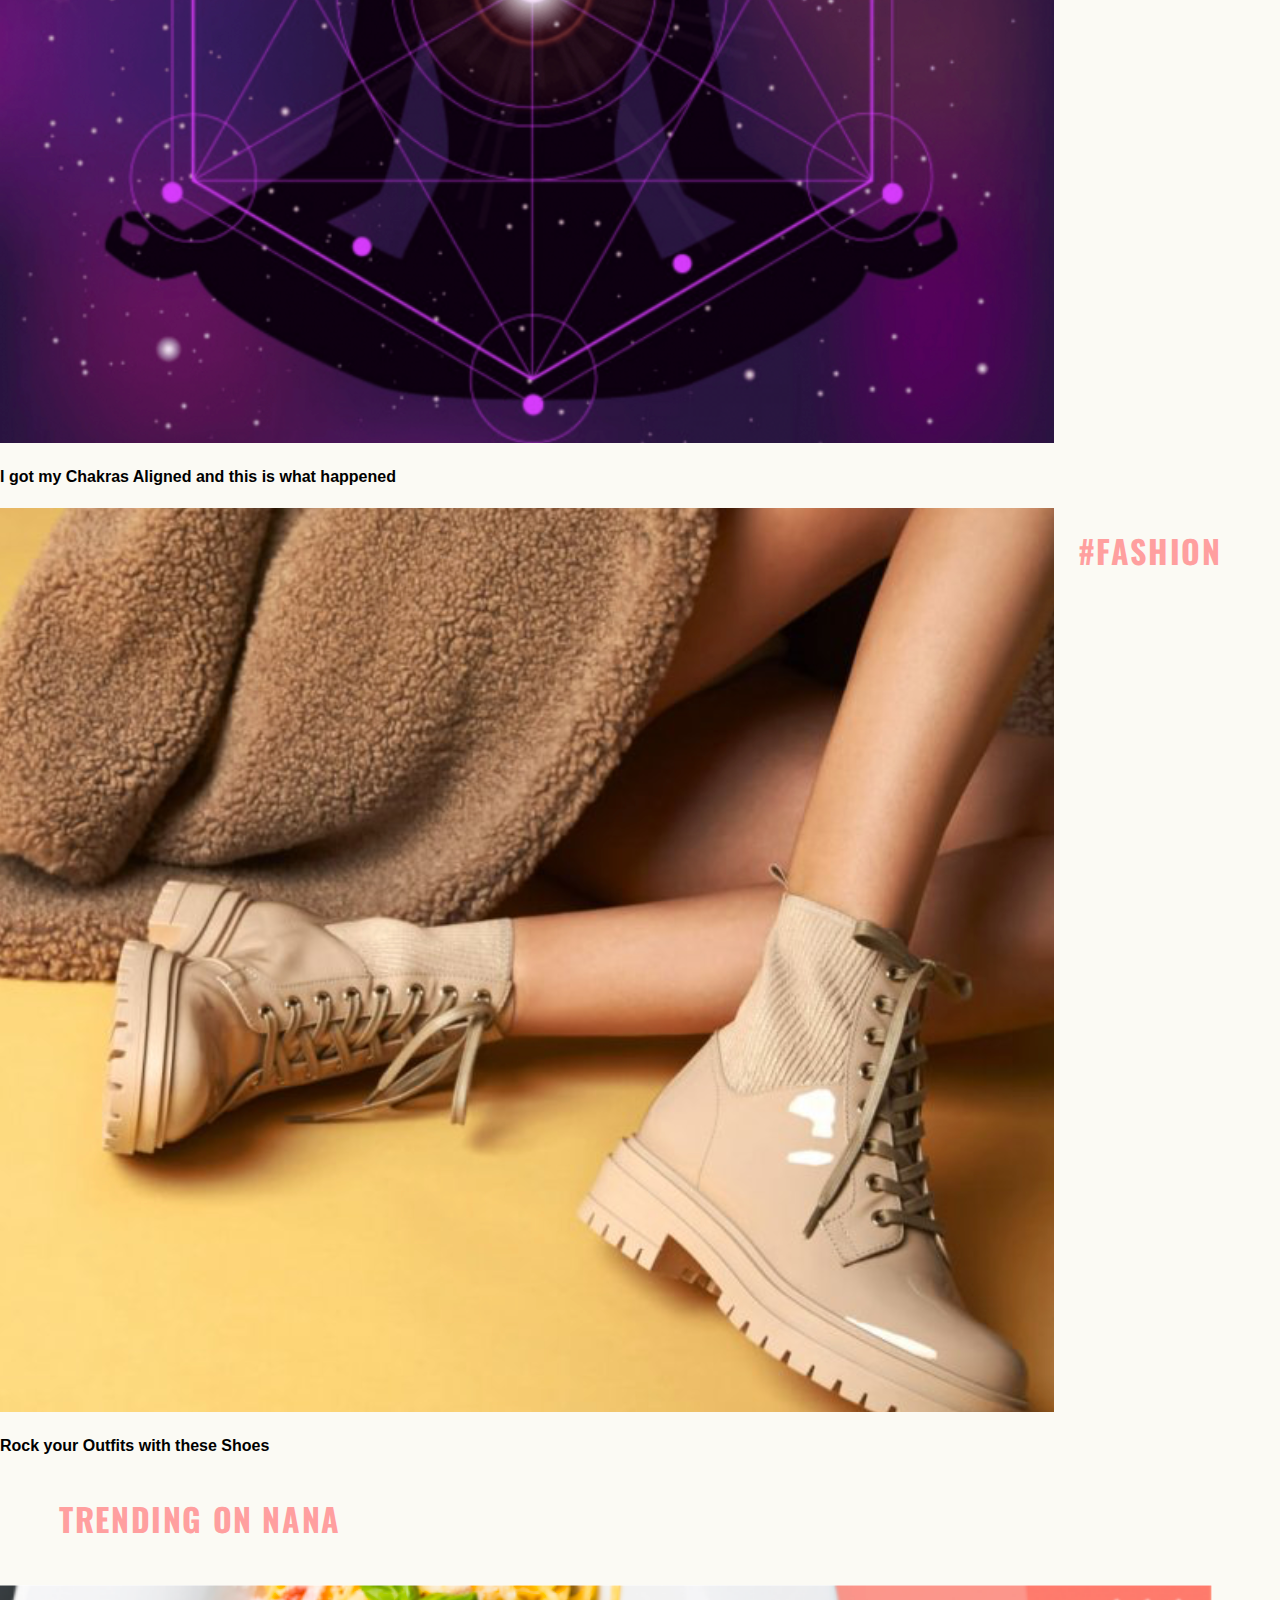
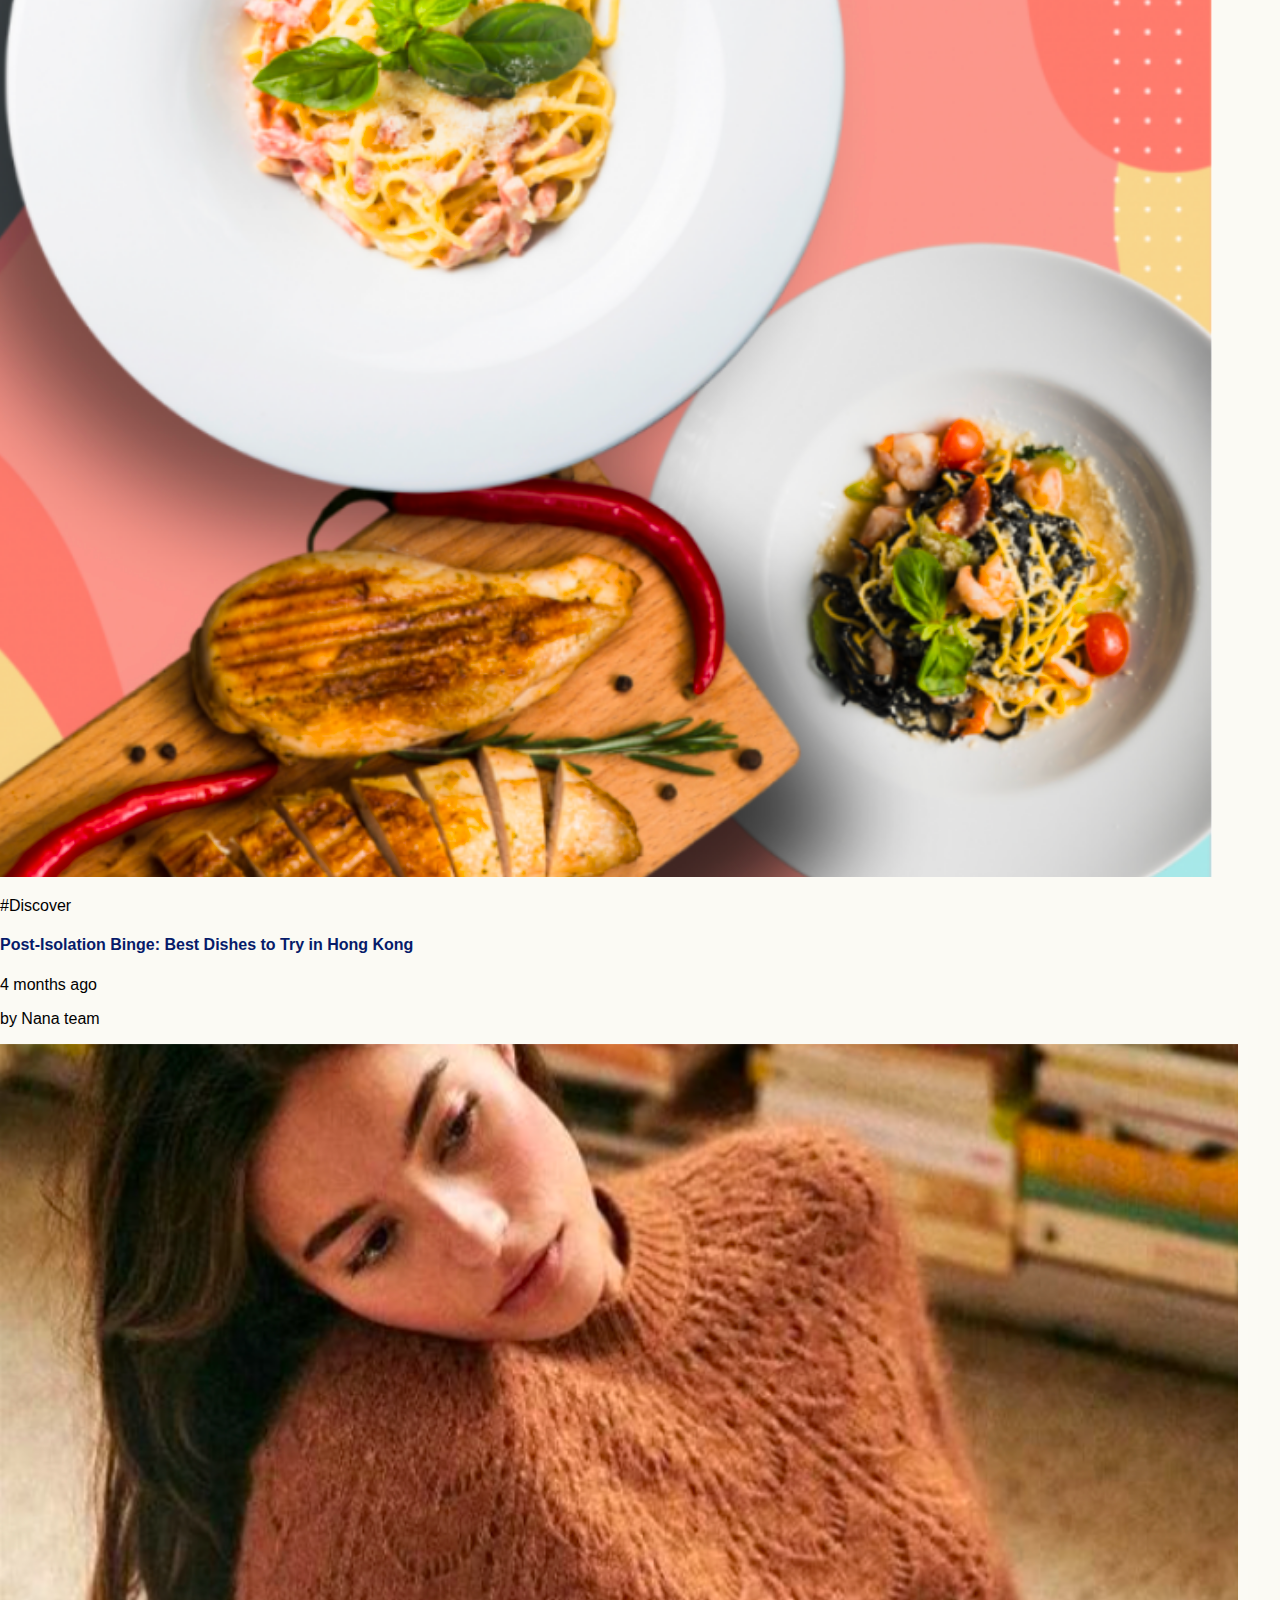
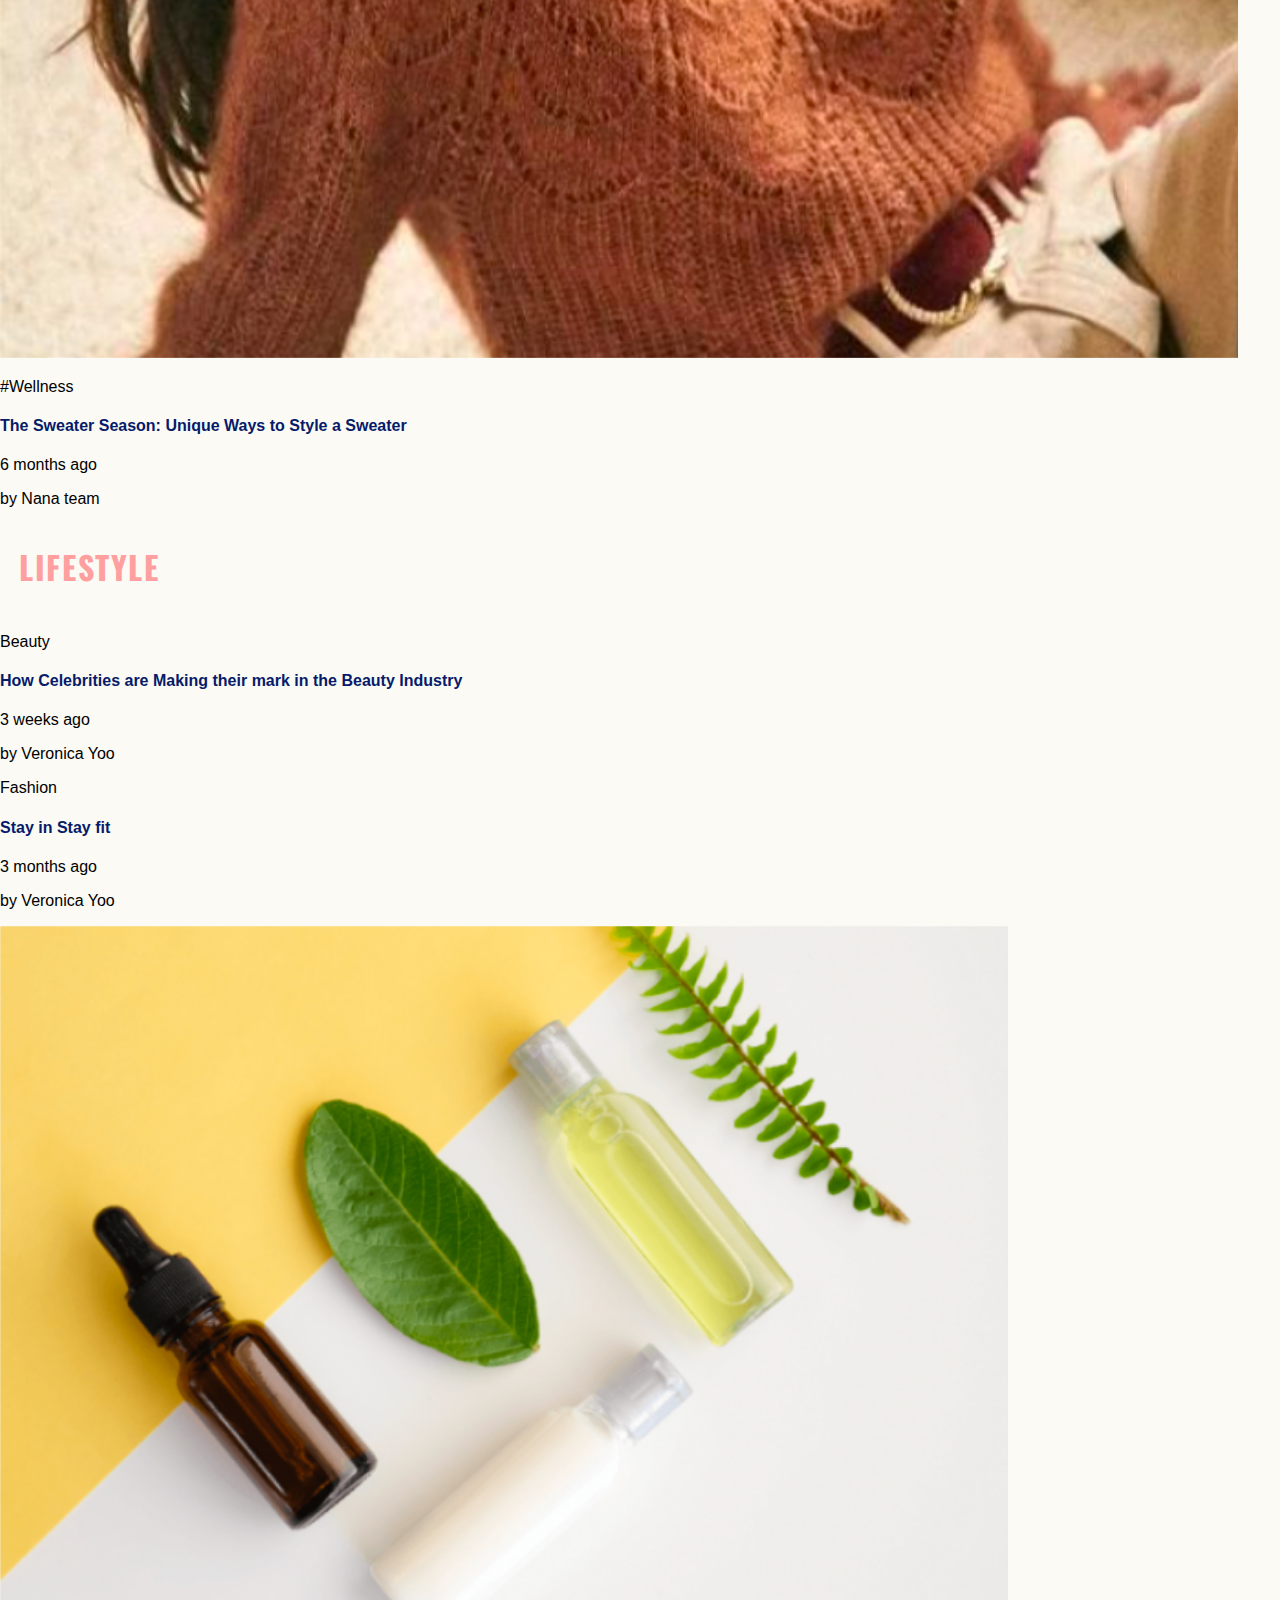
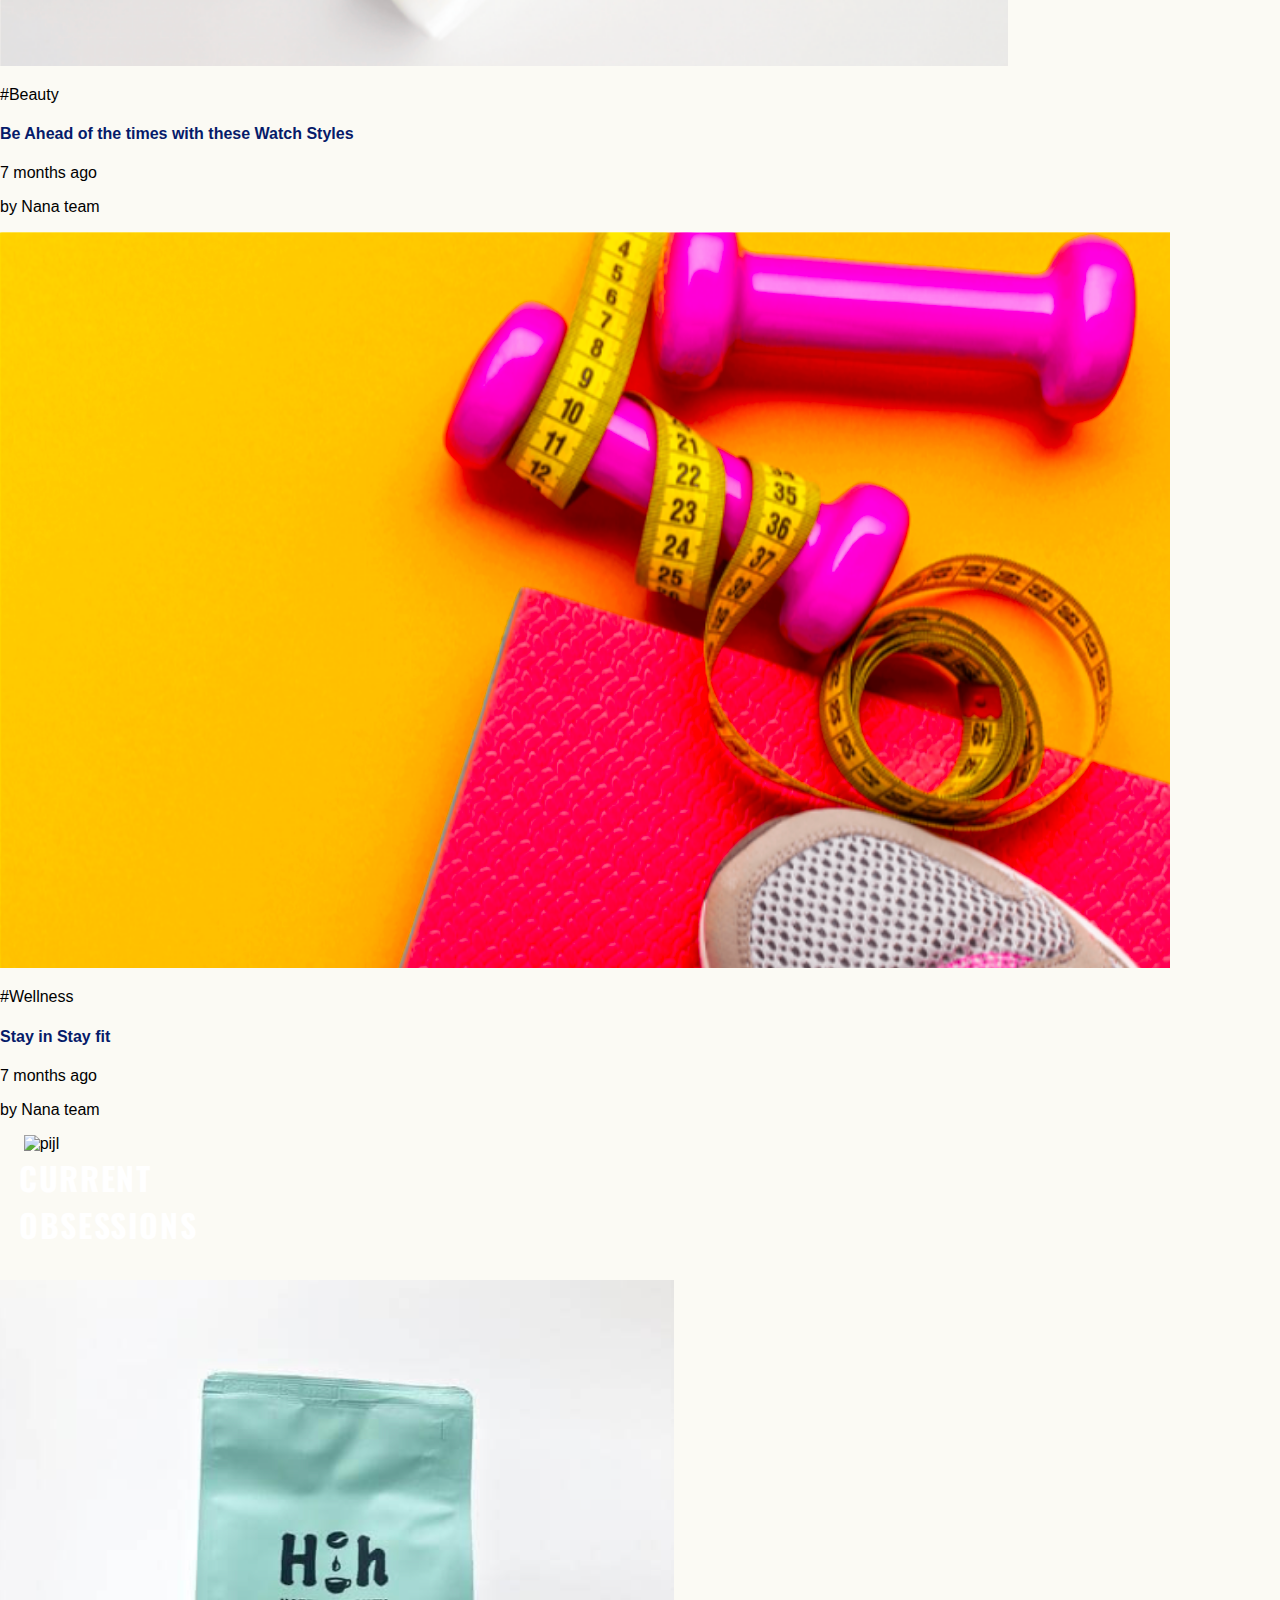
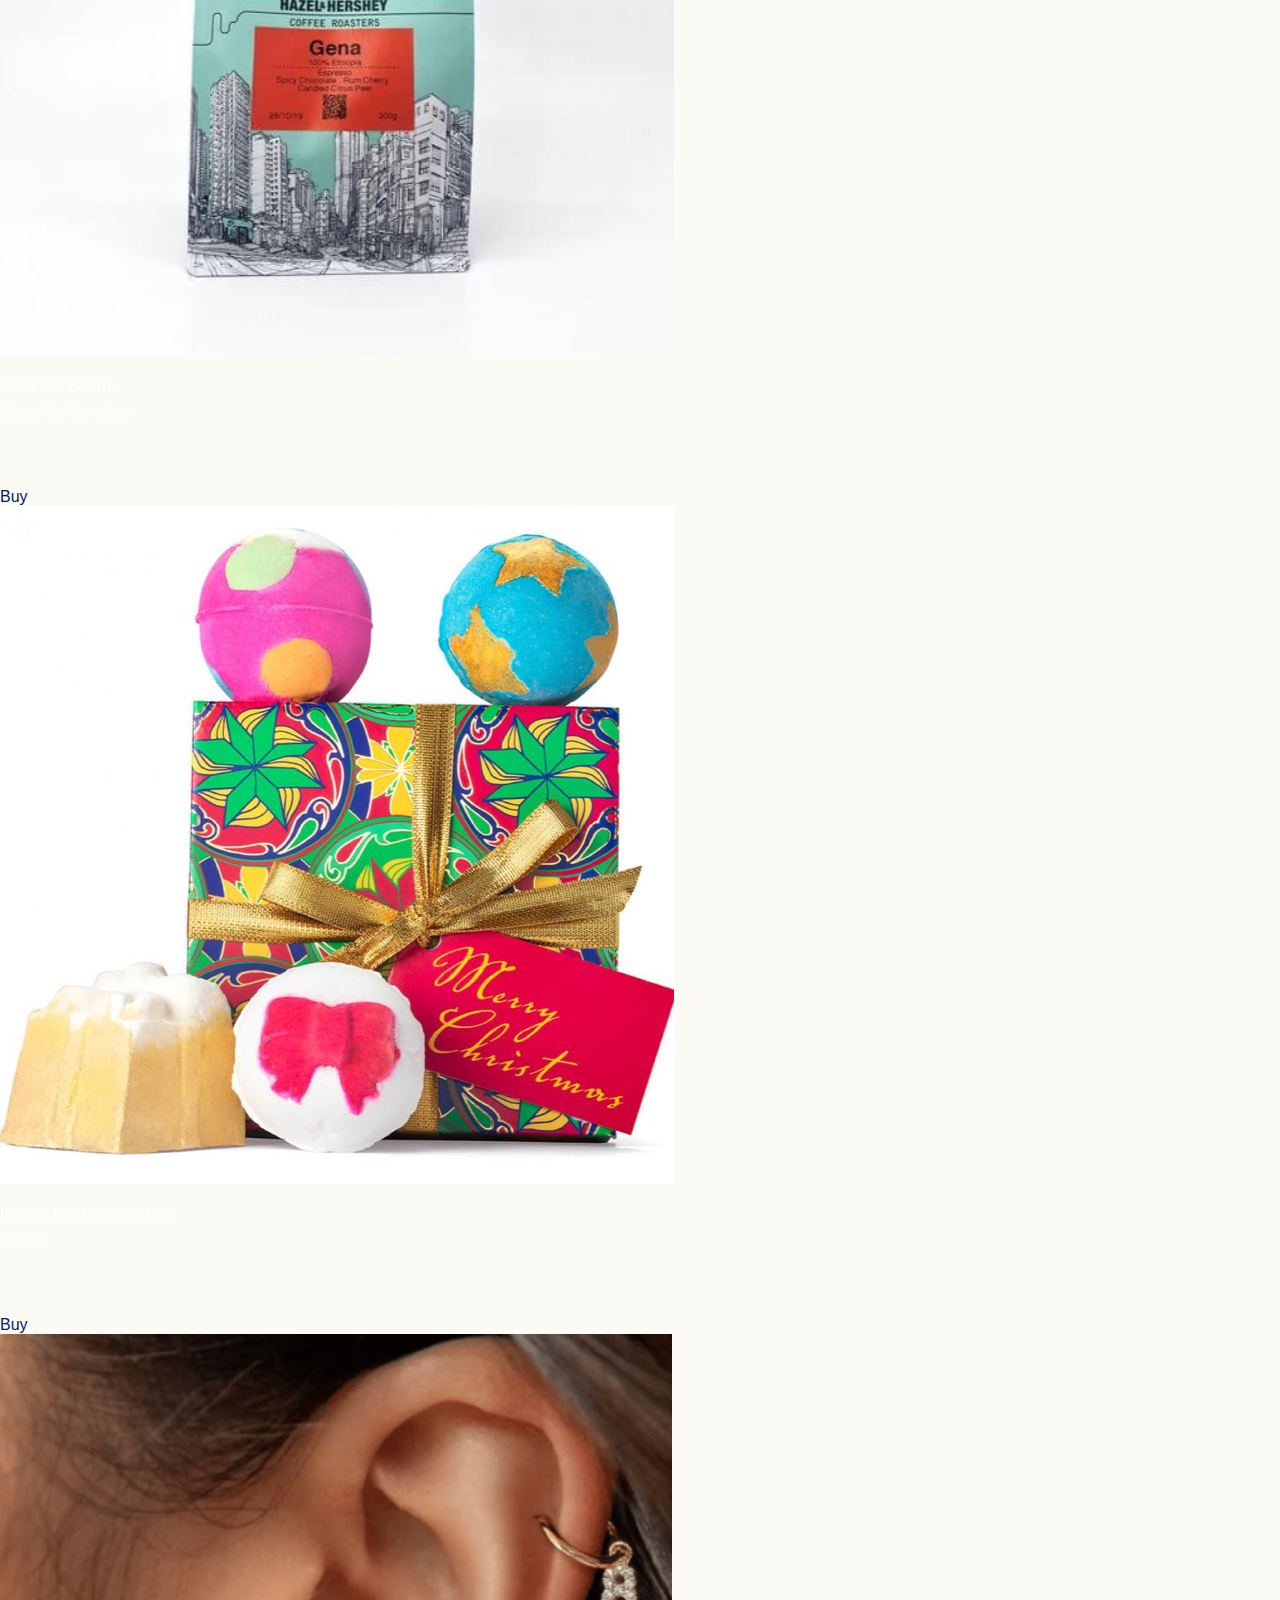
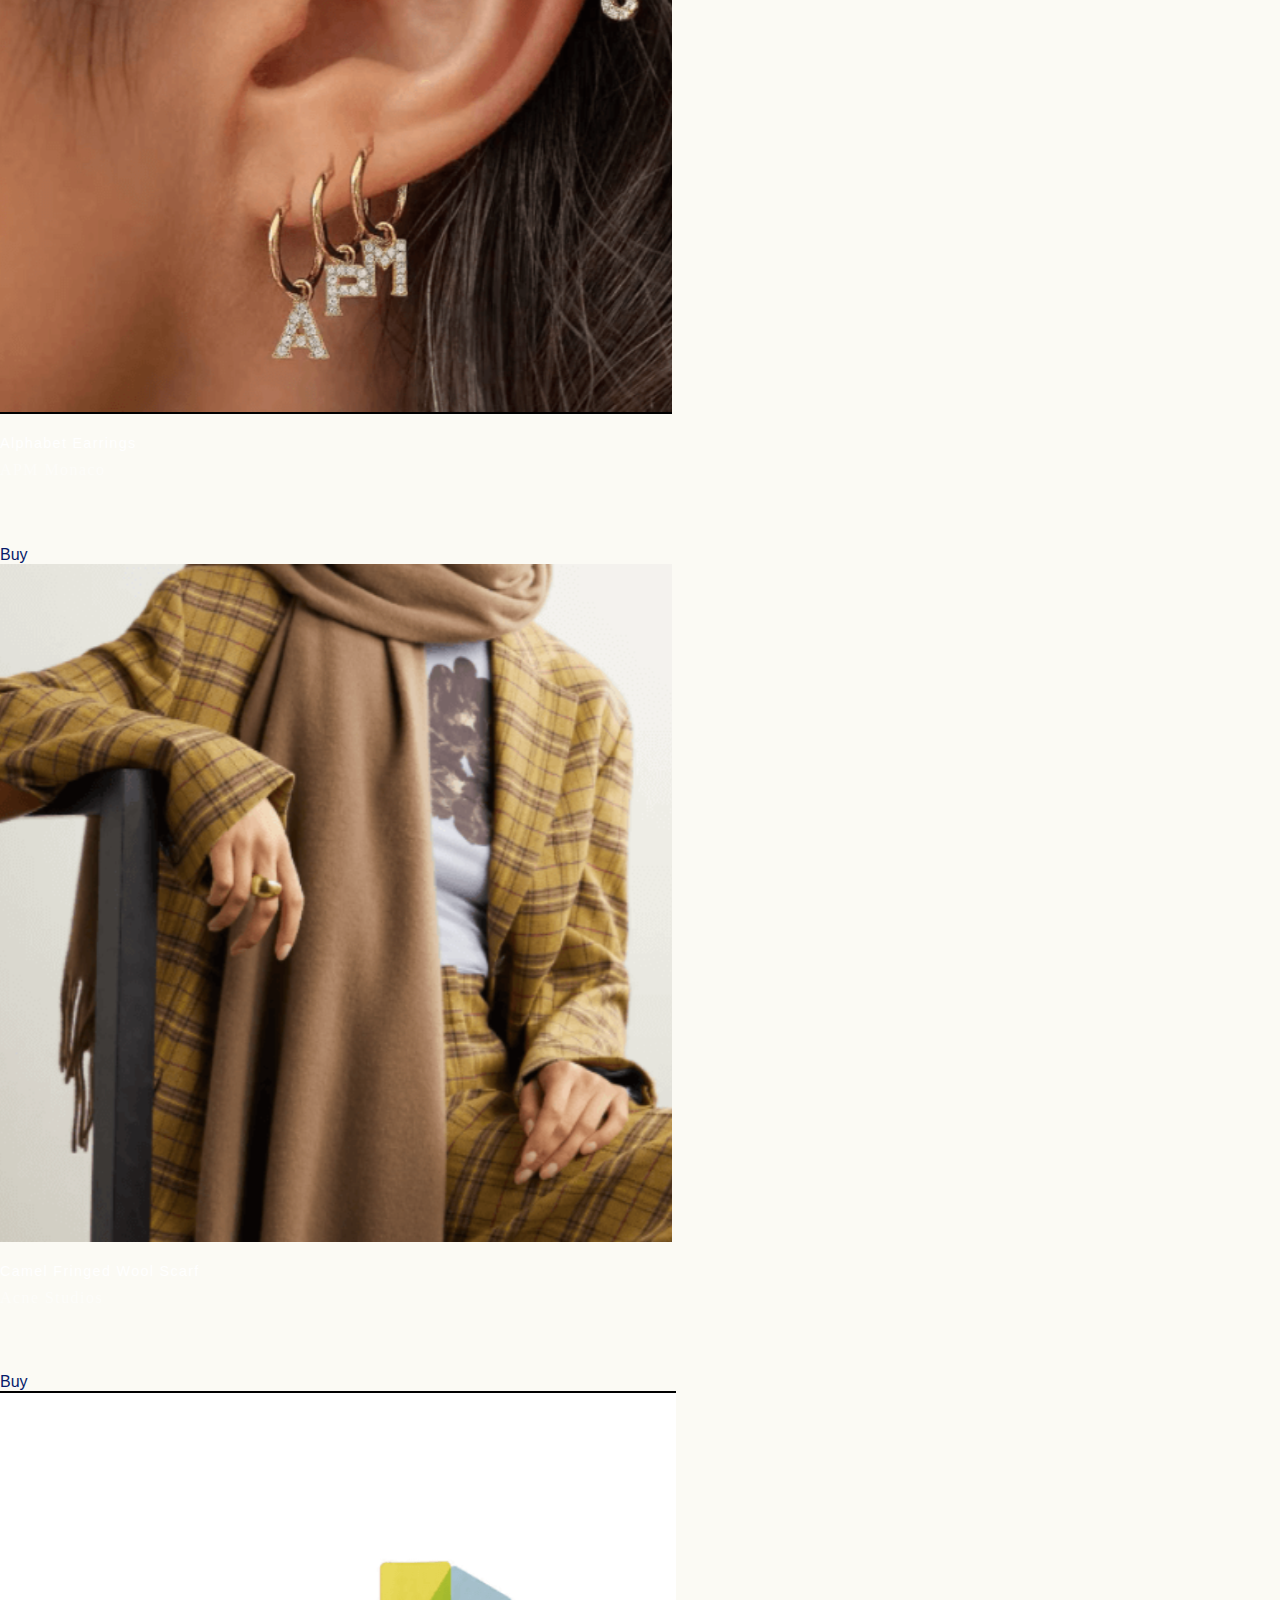
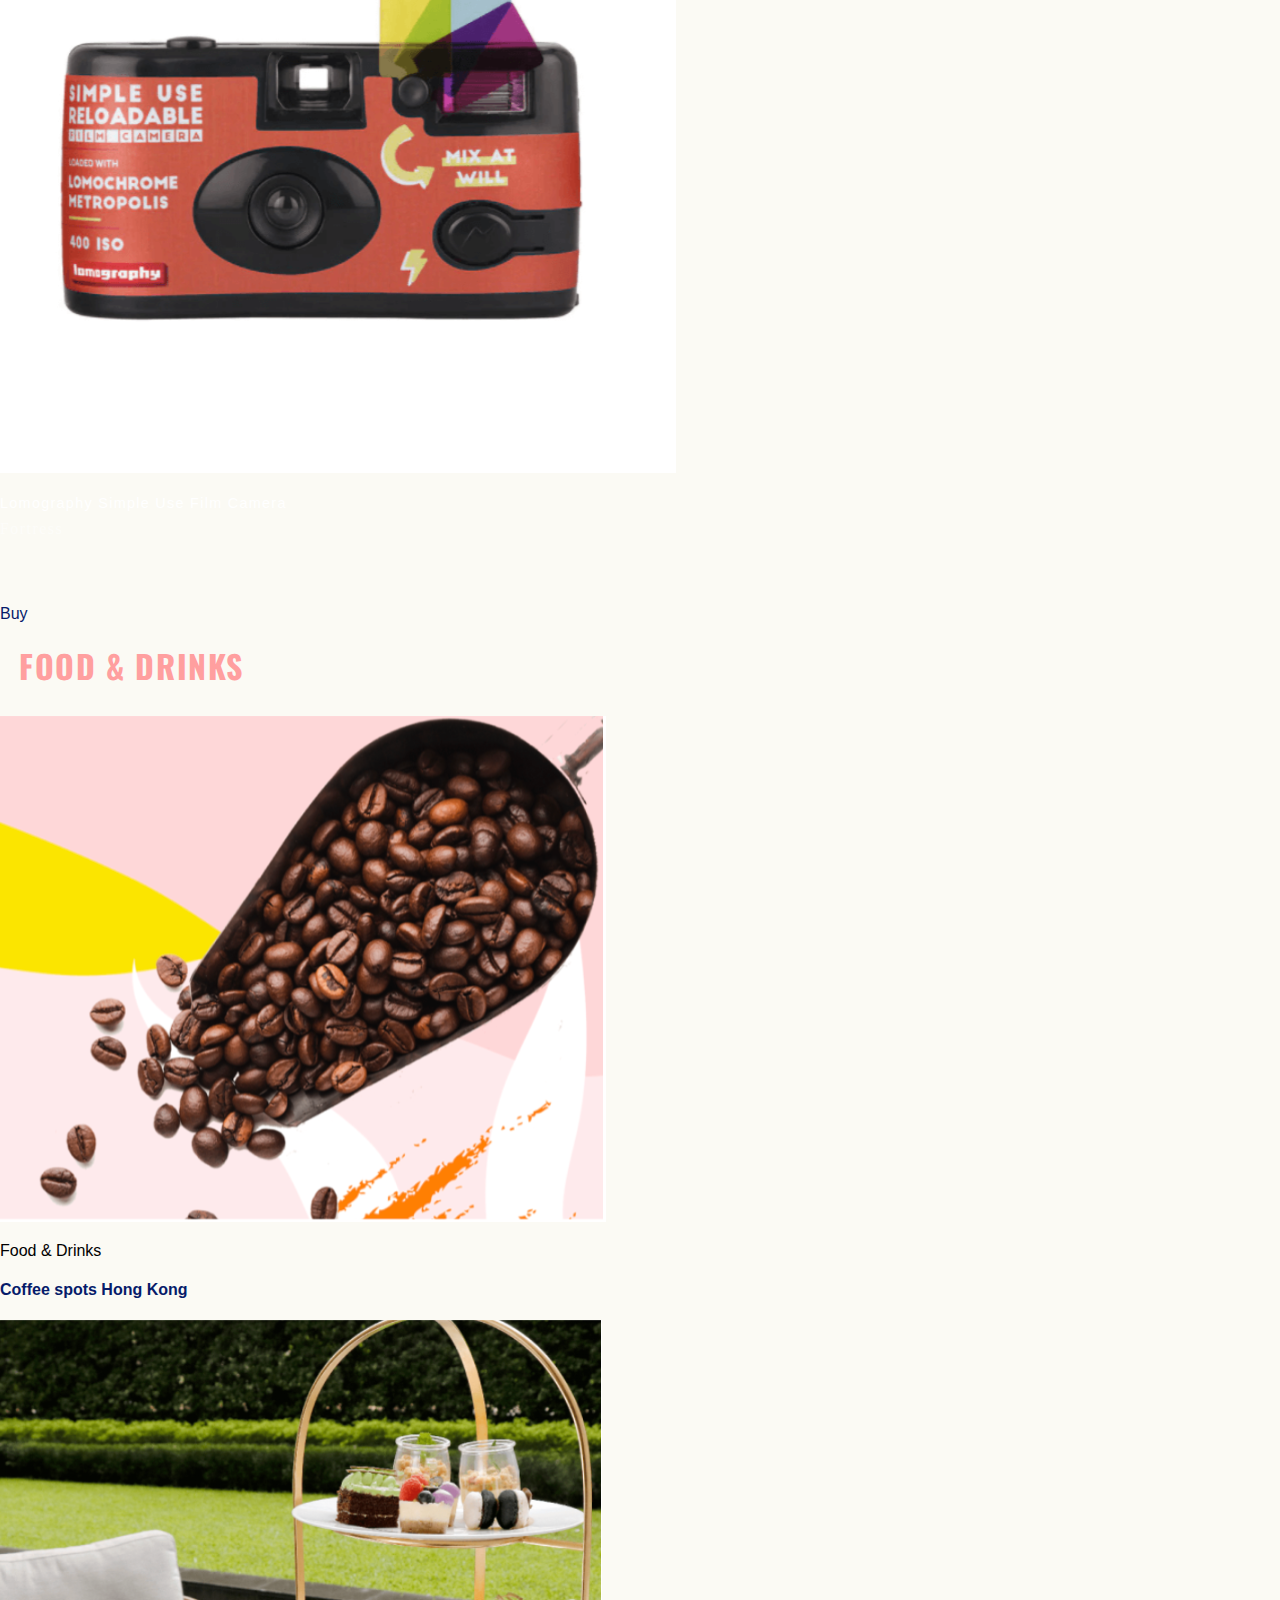
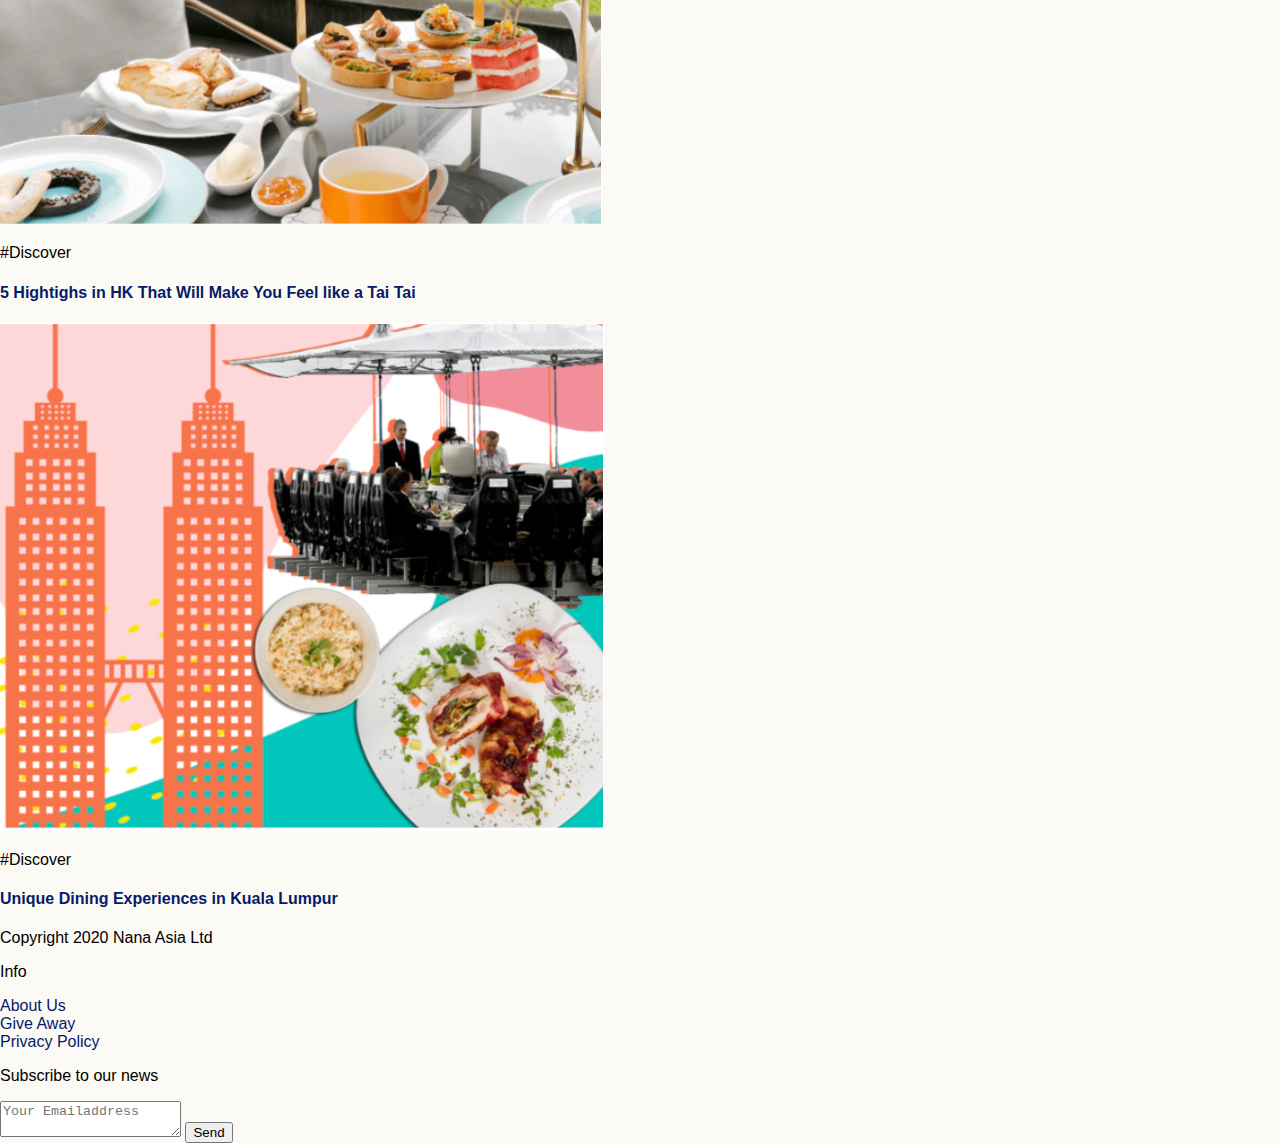
==== commit dcf506d2: "Add files via upload" ====
--- a/index.html
+++ b/index.html
@@ -1,6 +1,7 @@
-
+<!-- Noa Bos | 201 | 500791864-->
 <!DOCTYPE html>
 <html lang="en">
+
 <head>
 
     <link rel="stylesheet" href="styles/style.css">
@@ -10,150 +11,238 @@
     <link href="https://fonts.googleapis.com/css2?family=Merriweather:wght@300&display=swap" rel="stylesheet">
     <meta charset="utf-8">
     <meta name="author" content="Noa Bos klas 201">
-<meta name="viewport" content="width=device-width, initial-scale=1">
+    <meta name="viewport" content="width=device-width, initial-scale=1">
 
     <title>NANA | Digital Magazine and Media Company in Asia for Women</title>
 
 </head>
+
 <body>
 
- <!-- NAVIGATIE -->
-
-  <header>
-  <figure>
-      <nav>
- <!-- site logo -->
-<a href="index.html"><img src="images/logo.png" class= 'logo' alt="logo_nana"/> </a>
-
-<ul>
-   <li><a href="detailpagina.html">Lifestyle</a> </li>
-   <li> <a href="detailpagina.html">Food &amp; drinks</a></li>
-   <li> <a href="detailpagina.html">Travel</a></li>
-   <li>  <a href="detailpagina.html">Let's get real</a></li>
-   <li> <a href="detailpagina.html">Shop with us</a></li>
-    <ul class="icon">
-    <li><a href="detailpagina.html"></a><img src="images/icon1.png" class="icon" alt="pinterest"/>  </li>
-    <li><a href="detailpagina.html"></a><img src="images/icon2.png" class="icon" alt="youtube"/>  </li>
-    <li><a href="detailpagina.html"></a><img src="images/icon3.png" class="icon" alt="facebook"/>  </li>
-    <li><a href="detailpagina.html"></a><img src="images/icon4.png" class="icon" alt="twitter"/>  </li>
-    <li><a href="detailpagina.html"></a><img src="images/icon5.png" class="icon" alt="instagram"/>  </li>
-
-    </ul>
-
-    <!-- bron iconen: icons8.com -->
-</ul>
-
-<button class="nav-toggler"></button>
-<button class="nav-toggler-blue"></button>
-      </nav>
-  </figure>
-
-     <!-- search bar -->
-    <input type="checkbox" id="active">
-    <label for="active" class="menu-btn"><img src="images/search.png" class="search" alt="searchicon"/></label>
-    <section class="wrapper">
-
-</section>
-<section class="content">
-<img src="images/icon5.png" class="content" alt="instagram"/>
-</section>
-</header>
-<main>
-
-<!-- banner -->
-
-<section class="CSSgal">
-
-  <s id ="s1"></s>
-  <s id ="s2"></s>
-  <s id ="s3"></s>
-
-  <ul class="slider">
-
-    <li><img src="images/adventkalender.png"  alt="advent kalender"/><h2> #Beauty</h2><h4> Countdown till Christmas with Beauty Advent Calenders</h4></li>
-      <li><img src="images/chakra.png"  alt="chakra's aligned"/><h2> #Wellness</h2><h4> I got my Chakras Aligned and this is what happened</h4></li>
-    <li><img src="images/schoenen.png"  alt="schoenen"/><h2> #Fashion</h2><h4>Rock your Outfits with these Shoes</h4></li>
-  </ul>
-
-  <ul class="prevNext">
-    <li><a class='links' href="#s4"></a><a class='rechts' href="#s2"></a></li>
-    <li><a class='links' href="#s1"></a><a class='rechts' href="#s3"></a></li>
-    <li><a class='links' href="#s2"></a><a class='rechts' href="#s4"></a></li>
-    <li><a class='links' href="#s3"></a><a class='rechts' href="#s1"></a></li>
-  </ul>
-
-
-
-</section>
-
-<!-- blog 1 -->
-
-  <section class="blog">
-      <h2>Trending on Nana</h2>
-         <ul>
-             <li><img src="images/trending1.png" class="blogpost" alt="trending discover"><p>#Discover</p><h4><a href="detailpagina.html">Post-Isolation Binge: Best Dishes to Try in Hong Kong</a></h4><p>4 months ago</p><aside></aside><p>by Nana team</p></li>
-             <li><img src="images/trending2.png" class="blogpost" alt="trending wellness" ><p>#Wellness</p><h4><a href="detailpagina.html">The Sweater Season: Unique Ways to Style a Sweater</a></h4><p>6 months ago</p><aside></aside><p>by Nana team</p></li>
-             <li><img src="images/trending1.png" class="blogpost" alt="trending wellness" ><p>#Wellness</p><h4><a href="detailpagina.html">The Sweater Season: Unique Ways to Style a Sweater</a></h4><p>6 months ago</p><aside></aside><p>by Nana team</p></li>
-         </ul>
-  </section>
-
-
-<!-- blog 2 -->
-
-  <section class="blogg">
-      <h2>Lifestyle</h2>
-        <ul class="apart">
-            <li><figure class="roze"></figure><p>Beauty</p><h4><a href="detailpagina.html">How Celebrities are Making their mark in the Beauty Industry</a></h4><p>3 weeks ago</p><aside></aside><p>by Veronica Yoo</p></li>
-            <li><figure class="blauw"></figure><p>Fashion</p><h4><a href="detailpagina.html">Stay in Stay fit</a></h4><p>3 months ago</p><aside></aside><p>by Veronica Yoo</p></li>
-          </ul>
-
-          <ul>
-              <li><img src="images/lifestyle1.png" class="blogpost" alt="beauty lifestyle"><p>#Beauty</p><h4><a href="detailpagina.html">Be Ahead of the times with these Watch Styles</a></h4><p>7 months ago</p><aside></aside><p>by Nana team</p></li>
-              <li><img src="images/lifestyle2.png" class="blogpost" alt="beauty wellness" ><p>#Wellness</p><h4><a href="detailpagina.html">Stay in Stay fit</a></h4><p>7 months ago</p><aside></aside><p>by Nana team</p></li>
-          </ul>
-  </section>
-
-
-
-<!-- shop -->
-  <section class="carousel">
-      <h3>Current Obsessions</h3>
-        <ul class="content-slider">
-          <li class="img-holder"><img src="images/shop1.png" alt="roasted beans" class="img-responsive"><h6>Roasted Beans</h6><h5>Hazel &amp; Hershey</h5><a href="detailpagina.html">Buy</a></li>
-          <li class="img-holder"><img src="images/shop2.png" alt="lush christmas" class="img-responsive"><h6>Lush Christmas Giftset</h6><h5>LUSH</h5><a href="detailpagina.html">Buy</a></li>
-          <li class="img-holder"><img src="images/shop3.png" alt="earrings" class="img-responsive"><h6>Alphabet Earrings</h6><h5>APM Monaco</h5><a href="detailpagina.html">Buy</a></li>
-          <li class="img-holder"><img src="images/shop4.png" alt="scarf acne" class="img-responsive"><h6>Camel Fringed Wool Scarf</h6><h5>Acne Studios</h5><a href="detailpagina.html">Buy</a></li>
-          <li class="img-holder"><img src="images/shop5.png" alt="camera" class="img-responsive"><h6>Lomography Simple Use Film Camera</h6><h5>Fortress</h5><a href="detailpagina.html">Buy</a></li>
+    <!-- NAVIGATIE -->
+
+    <header>
+        <figure>
+            <nav>
+                <!-- site logo -->
+                <a href="index.html"><img src="images/logo.png" class='logo' alt="logo_nana" /> </a>
+
+                <ul>
+                    <li><a href="detailpagina.html">Lifestyle</a> </li>
+                    <li> <a href="detailpagina.html">Food &amp; drinks</a></li>
+                    <li> <a href="detailpagina.html">Travel</a></li>
+                    <li> <a href="detailpagina.html">Let's get real</a></li>
+                    <li> <a href="detailpagina.html">Shop with us</a></li>
+
+
+                </ul>
+
+
+
+                <button class="nav-toggler"></button>
+                <button class="nav-toggler-blue"></button>
+                </nav>
+                </figure>
+
+                <!-- search bar -->
+
+                <figure class="menu-btn"><img src="images/search.png" class="search" alt="search_icon" /></figure>
+
+
+            </header>
+            <main>
+
+                <!-- banner -->
+
+        <section>
+
+
+
+            <ul class="slideshow-container">
+
+                <li class="mySlides fade"><img src="images/adventkalender.png" alt="advent kalender" />
+                    <h2> #Beauty</h2>
+                    <h4> Countdown till Christmas with Beauty Advent Calenders</h4>
+                </li>
+                <li class="mySlides fade"><img src="images/chakra.png" alt="chakra's aligned" />
+                    <h2> #Wellness</h2>
+                    <h4> I got my Chakras Aligned and this is what happened</h4>
+                </li>
+                <li class="mySlides fade"><img src="images/schoenen.png" alt="schoenen in de kleur beige" />
+                    <h2> #Fashion</h2>
+                    <h4>Rock your Outfits with these Shoes</h4>
+                </li>
+            </ul>
+
+            <ul class="prevNext">
+                <li><a class='links' href="#s4"></a><a class='rechts' href="#s2"></a></li>
+                <li><a class='links' href="#s1"></a><a class='rechts' href="#s3"></a></li>
+                <li><a class='links' href="#s2"></a><a class='rechts' href="#s4"></a></li>
+                <li><a class='links' href="#s3"></a><a class='rechts' href="#s1"></a></li>
+            </ul>
+        </section>
+
+
+        <!-- blog 1 -->
+
+        <section class="blog">
+            <figure class='nana_yay'>
+                <h2>Trending on NANA </h2>
+            </figure>
+            <ul>
+                <li><img src="images/trending1.png" class="blogpost" alt="trending Post-Isolation Binge ">
+                    <p>#Discover</p>
+                    <h4><a href="detailpagina.html">Post-Isolation Binge: Best Dishes to Try in Hong Kong</a></h4>
+                    <p>4 months ago</p>
+                    <aside></aside>
+                    <p>by Nana team</p>
+                </li>
+                <li><img src="images/trending2.png" class="blogpost" alt="trending, how to style a sweater">
+                    <p>#Wellness</p>
+                    <h4><a href="detailpagina.html">The Sweater Season: Unique Ways to Style a Sweater</a></h4>
+                    <p>6 months ago</p>
+                    <aside></aside>
+                    <p>by Nana team</p>
+                </li>
+
+            </ul>
+
+
+
+        </section>
+
+
+        <!-- blog 2 -->
+
+        <section class="blogg">
+            <h2>Lifestyle</h2>
+            <ul class="apart">
+                <li>
+                    <figure class="roze"></figure>
+                    <p>Beauty</p>
+                    <h4><a href="detailpagina.html">How Celebrities are Making their mark in the Beauty Industry</a></h4>
+                    <p>3 weeks ago</p>
+                    <aside class="rondjeroze"></aside>
+                    <p>by Veronica Yoo</p>
+                </li>
+                <li>
+                    <figure class="roze"></figure>
+                    <p>Fashion</p>
+                    <h4><a href="detailpagina.html">Stay in Stay fit</a></h4>
+                    <p>3 months ago</p>
+                    <aside class="rondjeroze"></aside>
+                    <p>by Veronica Yoo</p>
+                </li>
+            </ul>
+
+            <ul>
+                <li><img src="images/lifestyle1.png" class="blogpost" alt="beauty lifestyle">
+                    <p>#Beauty</p>
+                    <h4><a href="detailpagina.html">Be Ahead of the times with these Watch Styles</a></h4>
+                    <p>7 months ago</p>
+                    <aside></aside>
+                    <p>by Nana team</p>
+                </li>
+                <li><img src="images/lifestyle2.png" class="blogpost" alt="beauty wellness">
+                    <p>#Wellness</p>
+                    <h4><a href="detailpagina.html">Stay in Stay fit</a></h4>
+                    <p>7 months ago</p>
+                    <aside></aside>
+                    <p>by Nana team</p>
+                </li>
+            </ul>
+        </section>
+
+
+
+        <!-- shop -->
+        <section class="carousel">
+            <h3>Current Obsessions</h3>
+            <img src="images/pijl.png" alt="pijl" class="pijl_obsessions">
+            <ul class="content-slider">
+                <li class="img-holder"><img src="images/shop1.png" alt="Roasted beans" class="img-responsive">
+                    <h6>Roasted Beans</h6>
+                    <h5>Hazel &amp; Hershey</h5><a href="detailpagina.html">Buy</a>
+                </li>
+                <li class="img-holder"><img src="images/shop2.png" alt="Lush for christmas" class="img-responsive">
+                    <h6>Lush Christmas Giftset</h6>
+                    <h5>LUSH</h5><a href="detailpagina.html">Buy</a>
+                </li>
+                <li class="img-holder"><img src="images/shop3.png" alt="Alphabet earrings" class="img-responsive">
+                    <h6>Alphabet Earrings</h6>
+                    <h5>APM Monaco</h5><a href="detailpagina.html">Buy</a>
+                </li>
+                <li class="img-holder"><img src="images/shop4.png" alt="scarf acne" class="img-responsive">
+                    <h6>Camel Fringed Wool Scarf</h6>
+                    <h5>Acne Studios</h5><a href="detailpagina.html">Buy</a>
+                </li>
+                <li class="img-holder"><img src="images/shop5.png" alt="simple use camera" class="img-responsive">
+                    <h6>Lomography Simple Use Film Camera</h6>
+                    <h5>Fortress</h5><a href="detailpagina.html">Buy</a>
+                </li>
+            </ul>
+
+        </section>
+
+
+
+
+        <section class="blog3">
+            <h2>Food &amp; Drinks</h2>
+            <ul>
+                <li><img src="images/food.png" class="blogpost" alt="discover coffe spots">
+                    <p class="ontop">Food &amp; Drinks</p>
+                    <h4 class="ontop"><a href="detailpagina.html">Coffee spots Hong Kong </a></h4>
+                </li>
+                <li><img src="images/food2.png" class="blogpost" alt="discover tai tai">
+                    <p>#Discover</p>
+                    <h4><a href="detailpagina.html">5 Hightighs in HK That Will Make You Feel like a Tai Tai</a></h4>
+                </li>
+                <li><img src="images/food3.png" class="blogpost" alt="discover kuala lumpur">
+                    <p>#Discover</p>
+                    <h4><a href="detailpagina.html">Unique Dining Experiences in Kuala Lumpur</a></h4>
+                </li>
+            </ul>
+        </section>
+
+
+
+
+        <script src="scripts/script.js"></script>
+
+    </main>
+
+    <footer>
+        <article class='witt'>
+            <p> Copyright 2020 Nana Asia Ltd</p>
+            <p>Info</p>
+        </article>
+
+        <ul class='footerlijstje'>
+            <li> <a class='wit' href="detailpagina.html">About Us</a></li>
+            <li> <a class='wit' href="detailpagina.html">Give Away</a></li>
+
+            <li class='anderekant'> <a class='wit' href="detailpagina.html">Privacy Policy</a></li>
+
         </ul>
-  </section>
-
-
-<!-- blog 3 -->
-
-  <section class="blog3">
-      <h2>Food &amp; Drinks</h2>
-          <ul>
-              <li><img src="images/food.png" class="blogpost" alt=""><p class= "ontop">Food &amp; Drinks</p><h4 class= "ontop"><a href="detailpagina.html">Coffee spots Hong Kong </a></h4></li>
-              <li><img src="images/food2.png" class="blogpost" alt="discover tai tai" ><p>#Discover</p><h4><a href="detailpagina.html">5 Hightighs in HK That Will Make You Feel like a Tai Tai</a></h4></li>
-              <li><img src="images/food3.png" class="blogpost" alt="discover kuala lumpur" ><p>#Discover</p><h4><a href="detailpagina.html">Unique Dining Experiences in Kuala Lumpur</a></h4></li>
-          </ul>
-  </section>
-
-
-
-
-<script src="scripts/script.js"></script>
-</main>
-<footer>
-
-<p> Copyright 2020 Nana Asia Ltd</p>
-
-<p>Info</p>
-<a href="detailpagina.html">About Us</a>
-<a href="detailpagina.html">Give Away</a>
-<a href="detailpagina.html">Privacy Policy</a>
-
-
-</footer>
+
+
+
+
+
+
+        <form>
+
+            <article class='witt'>
+                <p> Subscribe to our news</p>
+            </article>
+            <textarea id="subject" name="subject" placeholder="Your Emailaddress"></textarea>
+            <button class='btn'>Send</button>
+
+        </form>
+
+
+    </footer>
 </body>
+
 </html>
--- a/styles/style.css
+++ b/styles/style.css
@@ -9,6 +9,7 @@
 html{
 max-width:100%;
 overflow-x: hidden;
+
 
 }
 
@@ -28,6 +29,7 @@
   max-width:100%;
   background-color: #FBFAF4;
   max-width:100%;
+
 }
 
 
@@ -215,6 +217,7 @@
 left:15%;
 top:10px;
 
+
 }
 
 
@@ -239,7 +242,7 @@
     margin: 20px;
     width: 100px;
     margin: 0;
-    padding: 0;
+
     display: inline-block;
 
     }
@@ -305,47 +308,6 @@
 
         }
     }
-
-
-@media (max-width: 37.5em) { nav {
-  display: flex;
-  justify-content: space-between;
-  align-items: center;
-    position: relative;
-left:-2%;
-    }}
-
-@media (max-width: 37.5em) { nav ul {
-  list-style: none;
-  display: flex;
-    }}
-
-@media (max-width: 37.5em) { nav ul li a {
-    display:inline-block;
-    font-family: 'Oswald', sans-serif;
-    display: inline-block;
-    vertical-align: top;
-    text-transform: uppercase;
-    text-decoration: none;
-    letter-spacing: -0.0375em;
-    color: #061B6A;
-    margin-top: 0.6em;
-    text-decoration: none;
-    font-size: 2em;
-    text-align: left;
-    position: relative;
-    left:-.6em;
-    top:4.5em;
-    }}
-
-@media (max-width: 37.5em) { .icon{
-    width:1.8em;
-     display: inline-block;
-  margin: 0 0.6em;
-    display: flex;
-justify-content: space-evenly;
-    }}
-
 
 @media (max-width: 37.5em) { .nav-toggler {
   border: 0.1875em solid #FF9F9F;
@@ -403,54 +365,76 @@
     width: 1.25em;
      }}
 
+
+/*navigtaie*/
+
   @media (max-width: 37.5em) { nav {
     min-height: 5em;
-      padding: 0;
+    padding: 0;
+        display: flex;
+  justify-content: space-between;
+  align-items: center;
+    position: relative;
+left:-2%;
       }}
 
  @media (max-width: 37.5em) { nav ul {
-    position: absolute;
-    width: 100%;
+    position: fixed;
     height: calc(100vh);
-    left: 0;
-    top: 2.86em;
     flex-direction: column;
-    align-items: center;
-    background-color: #FF9F9F;
-    top:-0.06em;
-    bottom: -2.5em;
-    max-height: 0;
-    overflow: hidden;
-    transition: .5s;
+    z-index: 2;
+     padding: 20%;
+     width:100vw;
+     left:0px;
+     right: 0px;
+     bottom: -20px;
+     display: none;
+     margin-top:20x;
+
+
      }}
 
-
-  @media only screen and (max-width: 37.5em) {
- nav ul{
-  position: absolute;
-     z-index: 2;
-        }
-    }
-
-
- @media (max-width: 37.5em) { nav ul li {
-    width: 100%;
-    text-align: center;
-     padding: .2em;
-     }}
-
-   @media (max-width: 37.5em) { nav ul li a:hover {
-    background-color: rgba(6, 27, 106, 0);
-       }}
 
   @media (max-width: 37.5em) { nav ul.open {
     max-height: 100vh;
-    overflow: visible;
     top:-1em;
+    background-color: #FF9F9F;
+    transition: .5s;
+    display: block;
+
+
   }
 }
 
 
+@media (max-width: 37.5em) { nav ul li a {
+    font-size: 1em;
+    margin: 10px;
+    position: relative;
+    left: 40px;
+    top:120px;
+    }}
+
+    .icon {
+    width: 20px;
+    display: flex;
+    flex-direction: row;
+    justify-content: center;
+    align-items: center;
+    flex-basis: 1;
+    margin: 19%;
+        position: absolute;
+        top:250px;
+    }
+
+    .icon li a{
+        position: absolute;
+        left:100px;
+    }
+
+     .icon li {
+        padding:20px;
+    }
 
 /* SEARCH BAR POP UP */
 
@@ -515,7 +499,7 @@
 
 .wrapper ul li a:after{
   position: absolute;
-  content: "";
+  content: "content" counter(content);
   background: #fff;
   width: 100%;
   height: 3.1em;
@@ -536,14 +520,11 @@
 }
 
 .content{
-  position: absolute;
-  top: 50%;
-  left: 50%;
-  transform: translate(-50%, -50%);
-  z-index: -1;
+  position: relative;
+  z-index: 4;
   text-align: center;
   width: 100%;
-  color: #202020;
+  color: #fff;
     }
 
 .content .title{
@@ -661,54 +642,6 @@
 
 /* BANNER SLIDER*/
 
-.CSSgal {
-    position: relative;
-    overflow:hidden;
-
-    }
-
-.CSSgal .slider {
-    width: 80%;
-    white-space: nowrap;
-    font-size: 0;
-    transition: 0.8s;
-    }
-
-
-.CSSgal .slider > * {
-    font-size: 1rem;
-    display: inline-block;
-    white-space: normal;
-    vertical-align: top;
-    height: 100%;
-    width: 100%;
-    background: none 50% no-repeat;
-    background-size: cover;
-    }
-
-.CSSgal .prevNext {
- display: none;
-    }
-
-
-.CSSgal >s:target ~ .bullets >* {      background: rgba(255, 255, 255, 0.5);}
-
-.CSSgal >s:target ~ .prevNext >* {      visibility: hidden;}
-
-.s1:target ~ .prevNext >*:nth-child(1) {visibility: visible;}
-.s2:target ~ .prevNext >*:nth-child(2) {visibility: visible;}
-.s3:target ~ .prevNext >*:nth-child(3) {visibility: visible;}
-
-
-.s1:target ~ .slider {transform: translateX(   0%); -webkit-transform: translateX(   0%);}
-.s2:target ~ .slider {transform: translateX(-100%); -webkit-transform: translateX(-100%);}
-.s3:target ~ .slider {transform: translateX(-200%); -webkit-transform: translateX(-200%);}
-
-
-
-
-/* hier begint MEDIA voor BANNER SLIDER */
-
 @media (max-width: 37.5em) {.CSSgal h4:nth-of-type(1) {
 position: relative;
 left:-0.7em;
@@ -760,10 +693,7 @@
 
 
 @media (max-width: 37.5em) {.CSSgal .prevNext a {
-    background: #061B6A;
-    position: absolute;
-    width:1.8em;
-    height:1.8em;
+
     text-align: center;
     -webkit-transition: 0.3s;
     transition: 0.3s;
@@ -774,6 +704,29 @@
 
     }}
 
+    .links{
+
+    position: absolute;
+ width: 0;
+height: 0;
+border-style: solid;
+border-width: 15px 15px 15px 15px;
+border-color:  transparent #061B6A transparent transparent;
+    }
+
+
+       .rechts{
+
+    position: absolute;
+
+        left:-50px;
+width: 0;
+height: 0;
+border-style: solid;
+border-width: 15px 15px 15px 15px;
+border-color: transparent transparent transparent #061B6A;
+    }
+
 @media (max-width: 37.5em) {.CSSgal .prevNext a:hover {
     opacity: 1;
     }}
@@ -805,24 +758,11 @@
     }}
 
 
-@media (max-width: 37.5em) {.CSSgal h4:nth-of-type(1) {
-position: relative;
-left:-0.7em;
-font-size: 1.6em;
-font-weight: 200;
-text-align: left;
-width: 14em;
-    }}
-
-@media (max-width: 37.5em) {.CSSgal h2:nth-of-type(1) {
-font-size: 0.8em;
-letter-spacing: 0.08em;
-    }}
-
-
-
-
-/*BLOG*/
+/*BLOG MEDIA */
+
+    .blog{
+        background-color: white;
+    }
 
 @media (max-width: 37.5em) { p:nth-of-type(1) {
     color: #061B6A;
@@ -861,6 +801,7 @@
     color: #061B6A;
     text-align: center;
     margin: 0em;
+    padding: 0.5em;
     padding-left: 1.25em;
     padding-right: 1.25em;
     font-weight: 200;
@@ -922,28 +863,41 @@
 left: -3.1em;
     }}
 
-@media (max-width: 37.5em) { .apart li figure:nth-last-of-type(1) {
- width: 1.6em;
-      height: 1.6em;
+
+
+
+.roze {
+ width: 1.2em;
+      height: 1.2em;
       background: #FF9F9F;
     position: relative;
     left:-1.25em;
     }}
 
+          .blauw  {
+         background-color: #061B6A;
+           width: 1.2em;
+      height: 1.2em;
+
+    position: relative;
+    left:-1.25em;
+    }
+
+
 /*CAROUSEL WATCH & CURRENT OBSESSIONS*/
 
- @media (max-width: 37.5em) { .carousel{
+@media (max-width:1281px) { .carousel{
         background-color: #000000;
         width:100%
-     }}
-
-@media (max-width: 37.5em) { .content-slider {
+      }}
+
+@media (max-width:1281px) { .content-slider {
    display: flex;
    overflow-y: hidden;
    overflow-x: scroll;
     }}
 
-@media (max-width: 37.5em) {.img-holder{
+@media (max-width:1281px) {.img-holder{
   max-width:80%;
   display: block;
   position: relative;
@@ -951,13 +905,12 @@
   padding: 4%;
     }}
 
-@media (max-width: 37.5em) { .img-responsive{
+@media (max-width:1281px) { .img-responsive{
    object-fit: cover;
    width:100%;
     }}
 
-
-@media (max-width: 37.5em) { .carousel a:nth-of-type(1){
+@media (max-width:1281px) { .carousel a:nth-of-type(1){
     color: #FF9F9F;
     margin-left: auto;
     margin-right: auto;
@@ -972,16 +925,60 @@
     left:15em;
     }}
 
+/*CAROUSEL WATCH & CURRENT OBSESSIONS KLEIN SCHERM*/
+
+
+ @media (min-width: 37.5em) { .carousel{
+        background-color: #000000;
+        width:100%
+     }}
+
+@media (min-width: 37.5em) { .content-slider {
+   display: flex;
+   overflow-y: hidden;
+   overflow-x: scroll;
+    }}
+
+@media (min-width: 37.5em) {.img-holder{
+  max-width:80%;
+  display: block;
+  position: relative;
+  flex-shrink:0;
+  padding: 4%;
+    }}
+
+@media (min-width: 37.5em) { .img-responsive{
+   object-fit: cover;
+   width:100%;
+    }}
+
+
+@media (min-width: 37.5em) { .carousel a:nth-of-type(1){
+    color: #FF9F9F;
+    margin-left: auto;
+    margin-right: auto;
+    width: 8em;
+    font-size: 0.9em;
+    text-align: center;
+     margin-bottom: 0.2em;
+    margin-top:0.2em;
+    text-decoration: none;
+    position: relative;
+    top:-7.2em;
+    left:15em;
+    }}
+
+
+
+
 
 /*FOOD & DRINKS*/
 
- @media (max-width: 37.5em) { .blog3 h4:nth-of-type(1) {
-  padding-bottom: 1.25em;
-     }}
+
 
  @media (max-width: 37.5em) {   .ontop{
         position: relative;
-        top:-6.25em;
+        top:-4.25em;
      }}
 
 
@@ -1035,5 +1032,12 @@
 /*FOOTER*/
 
 
-
-
+    footer{
+        background-color: #FF9F9F;
+        color: aliceblue;
+
+    }
+
+    footer p{
+        color: white;
+    }
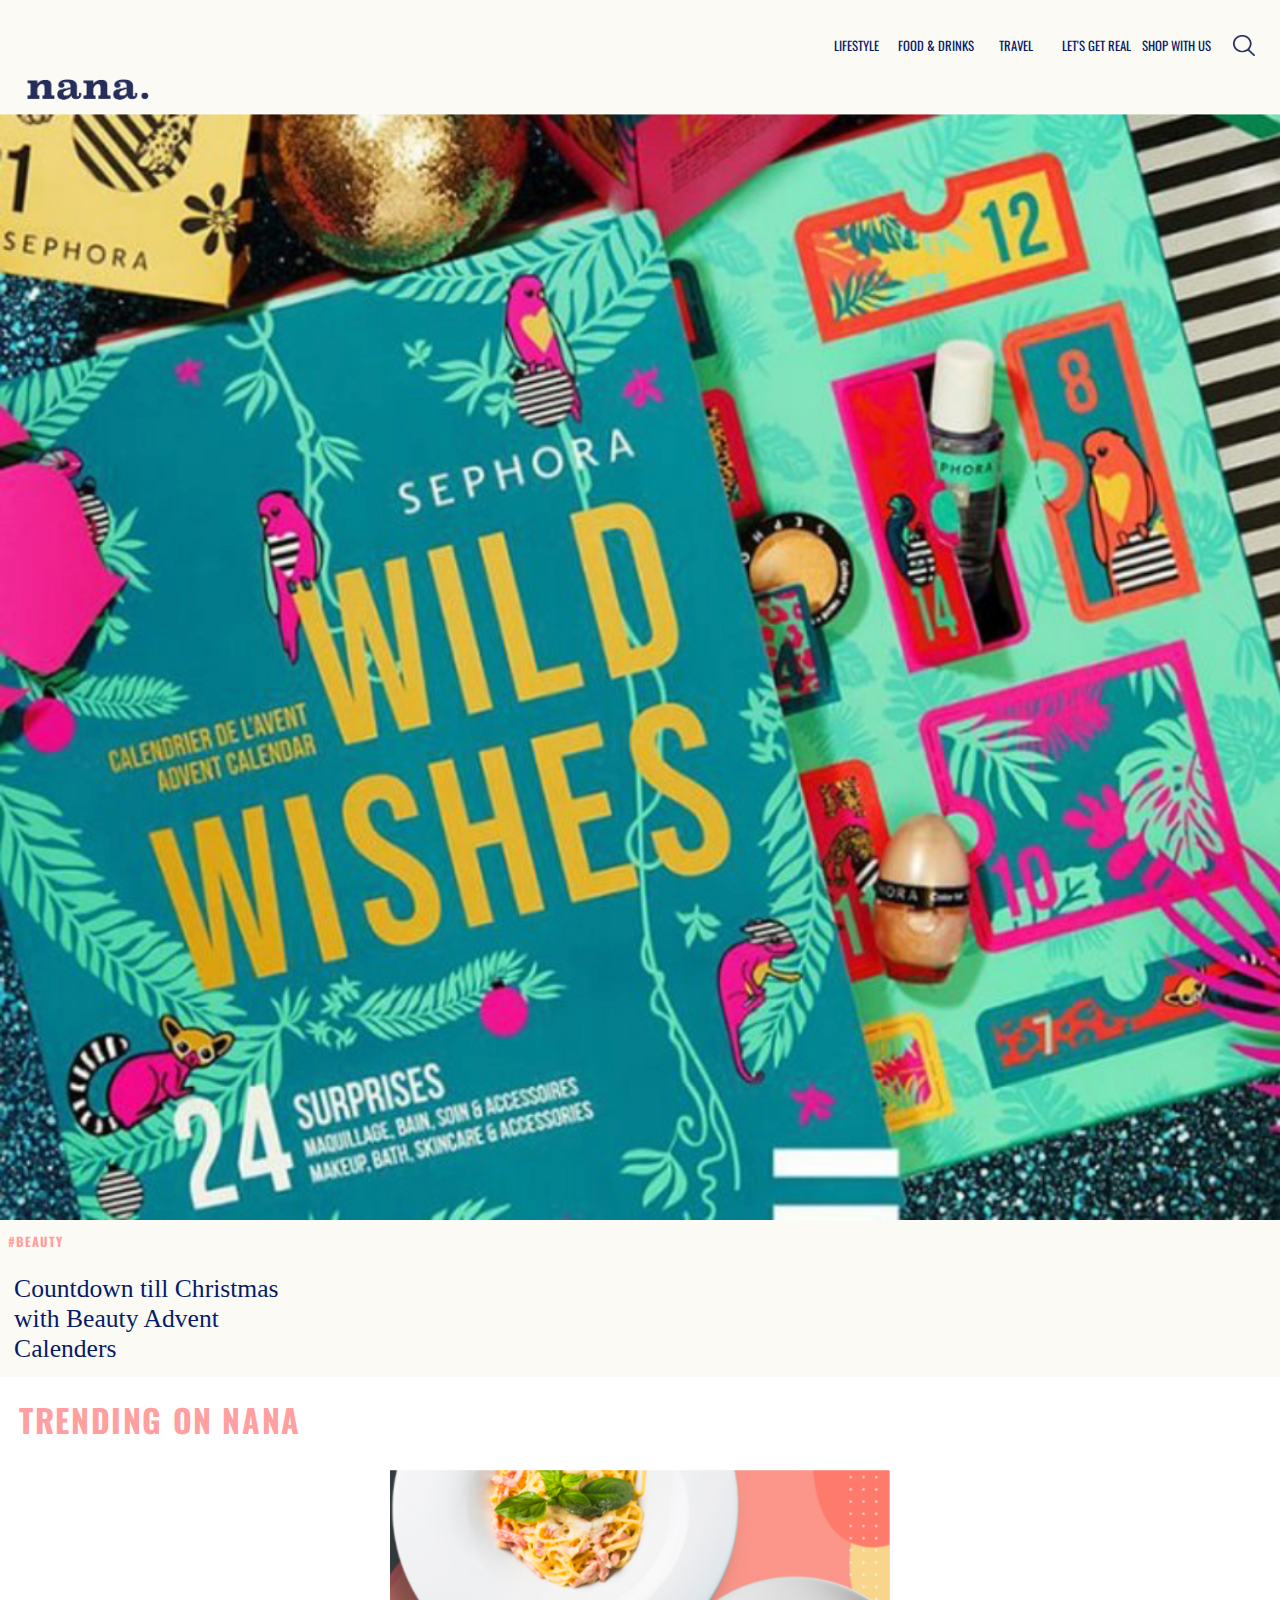
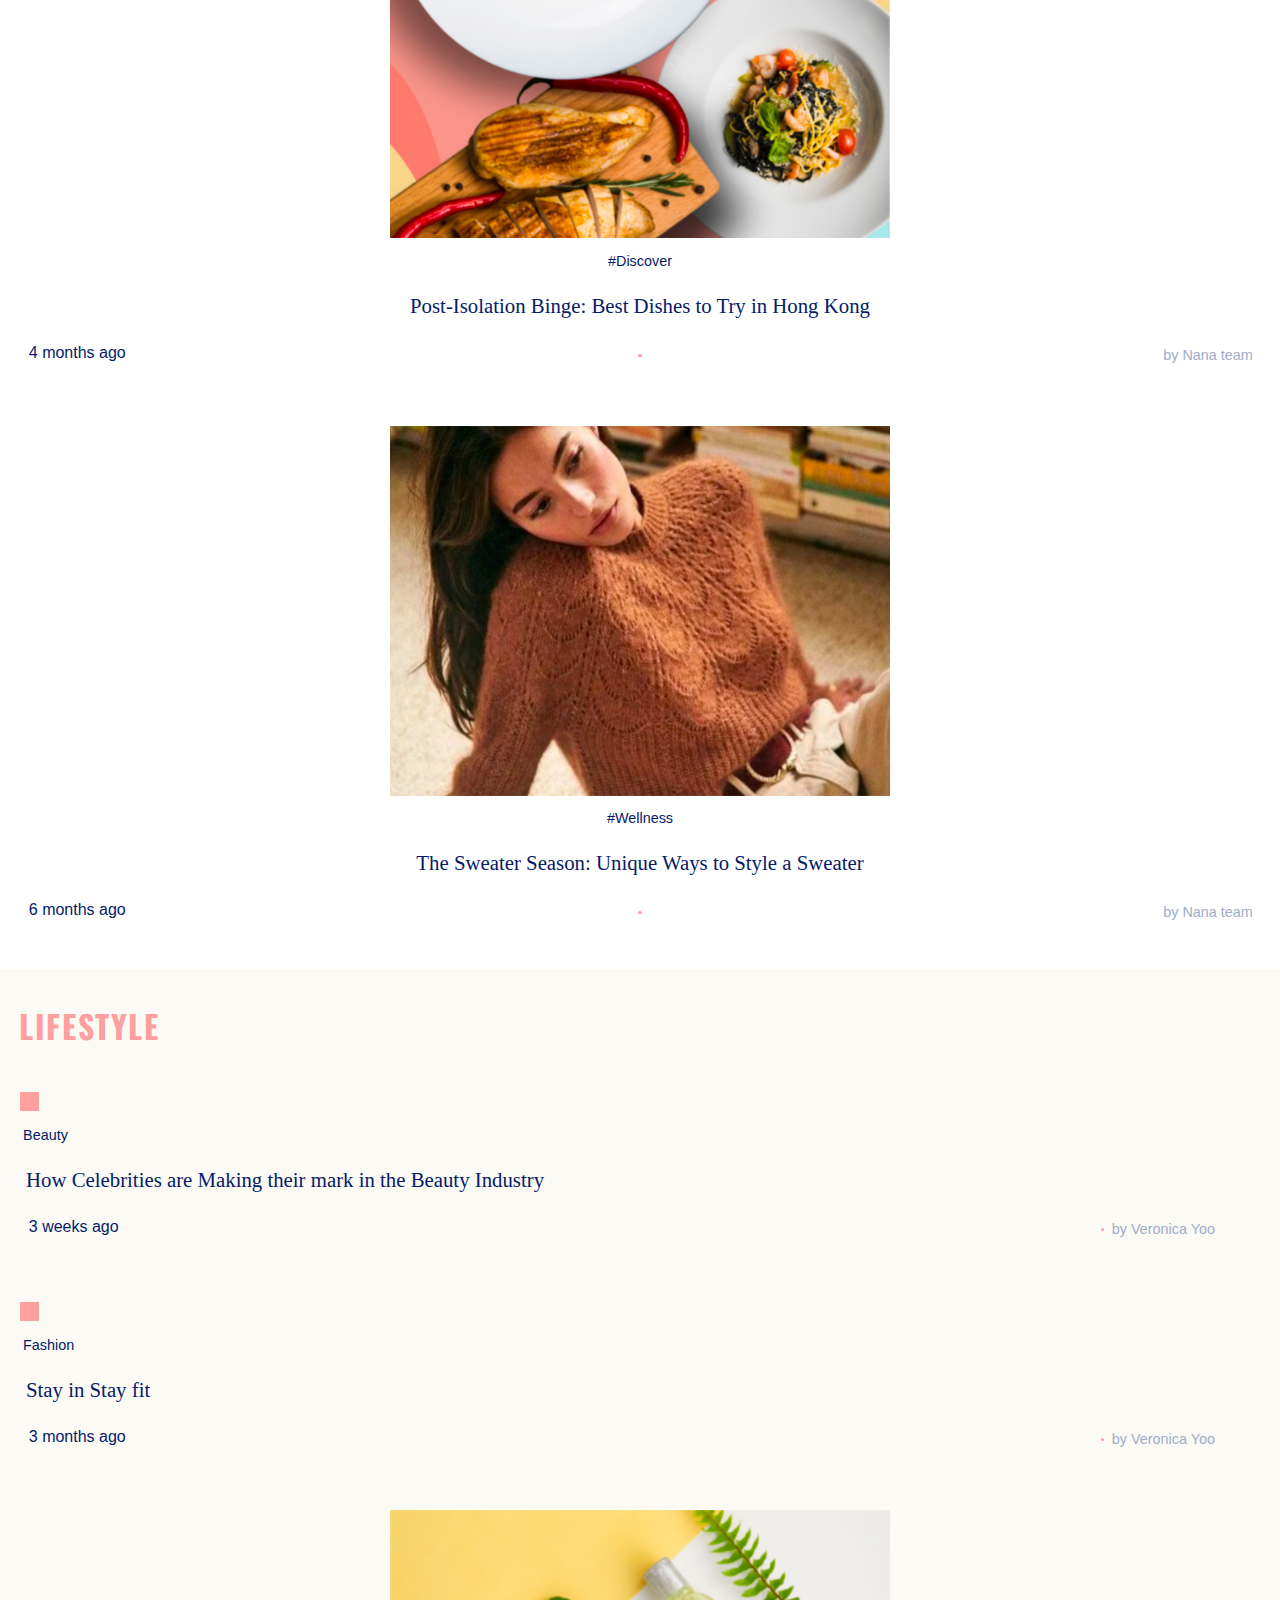
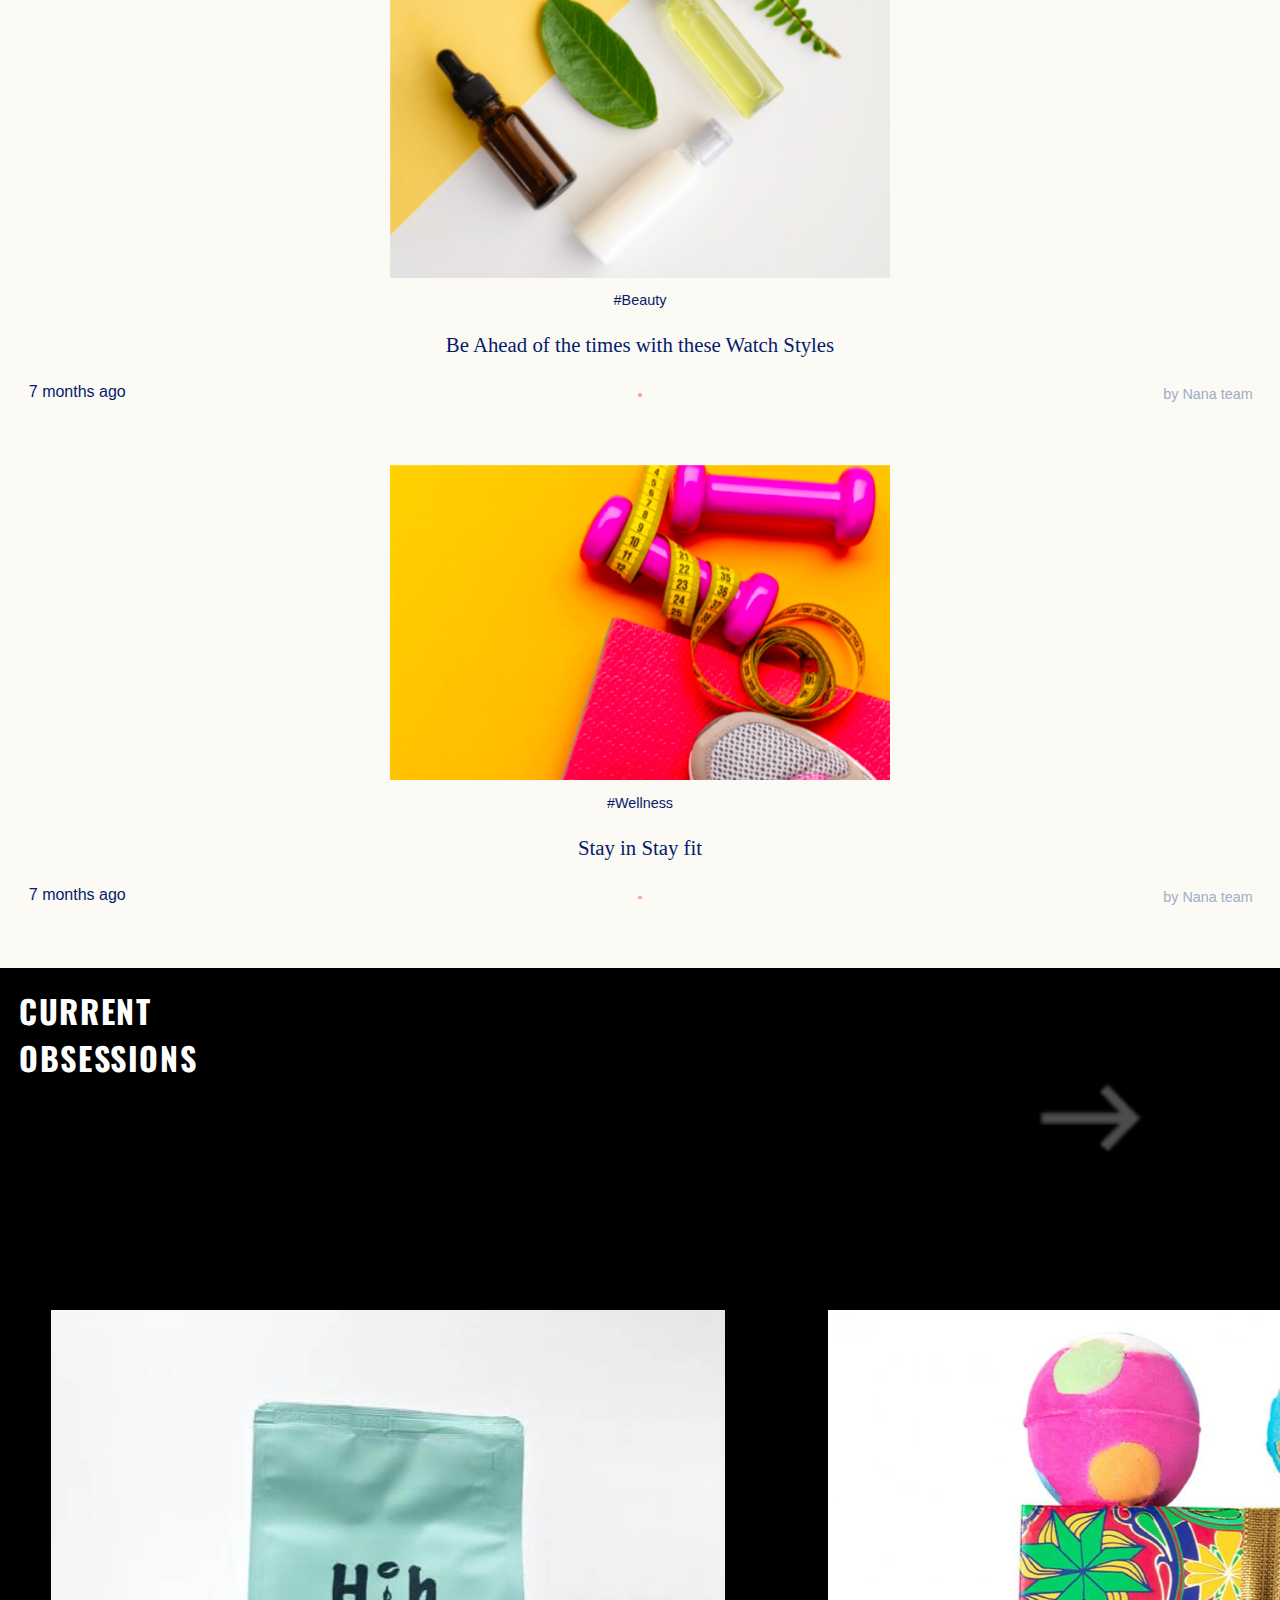
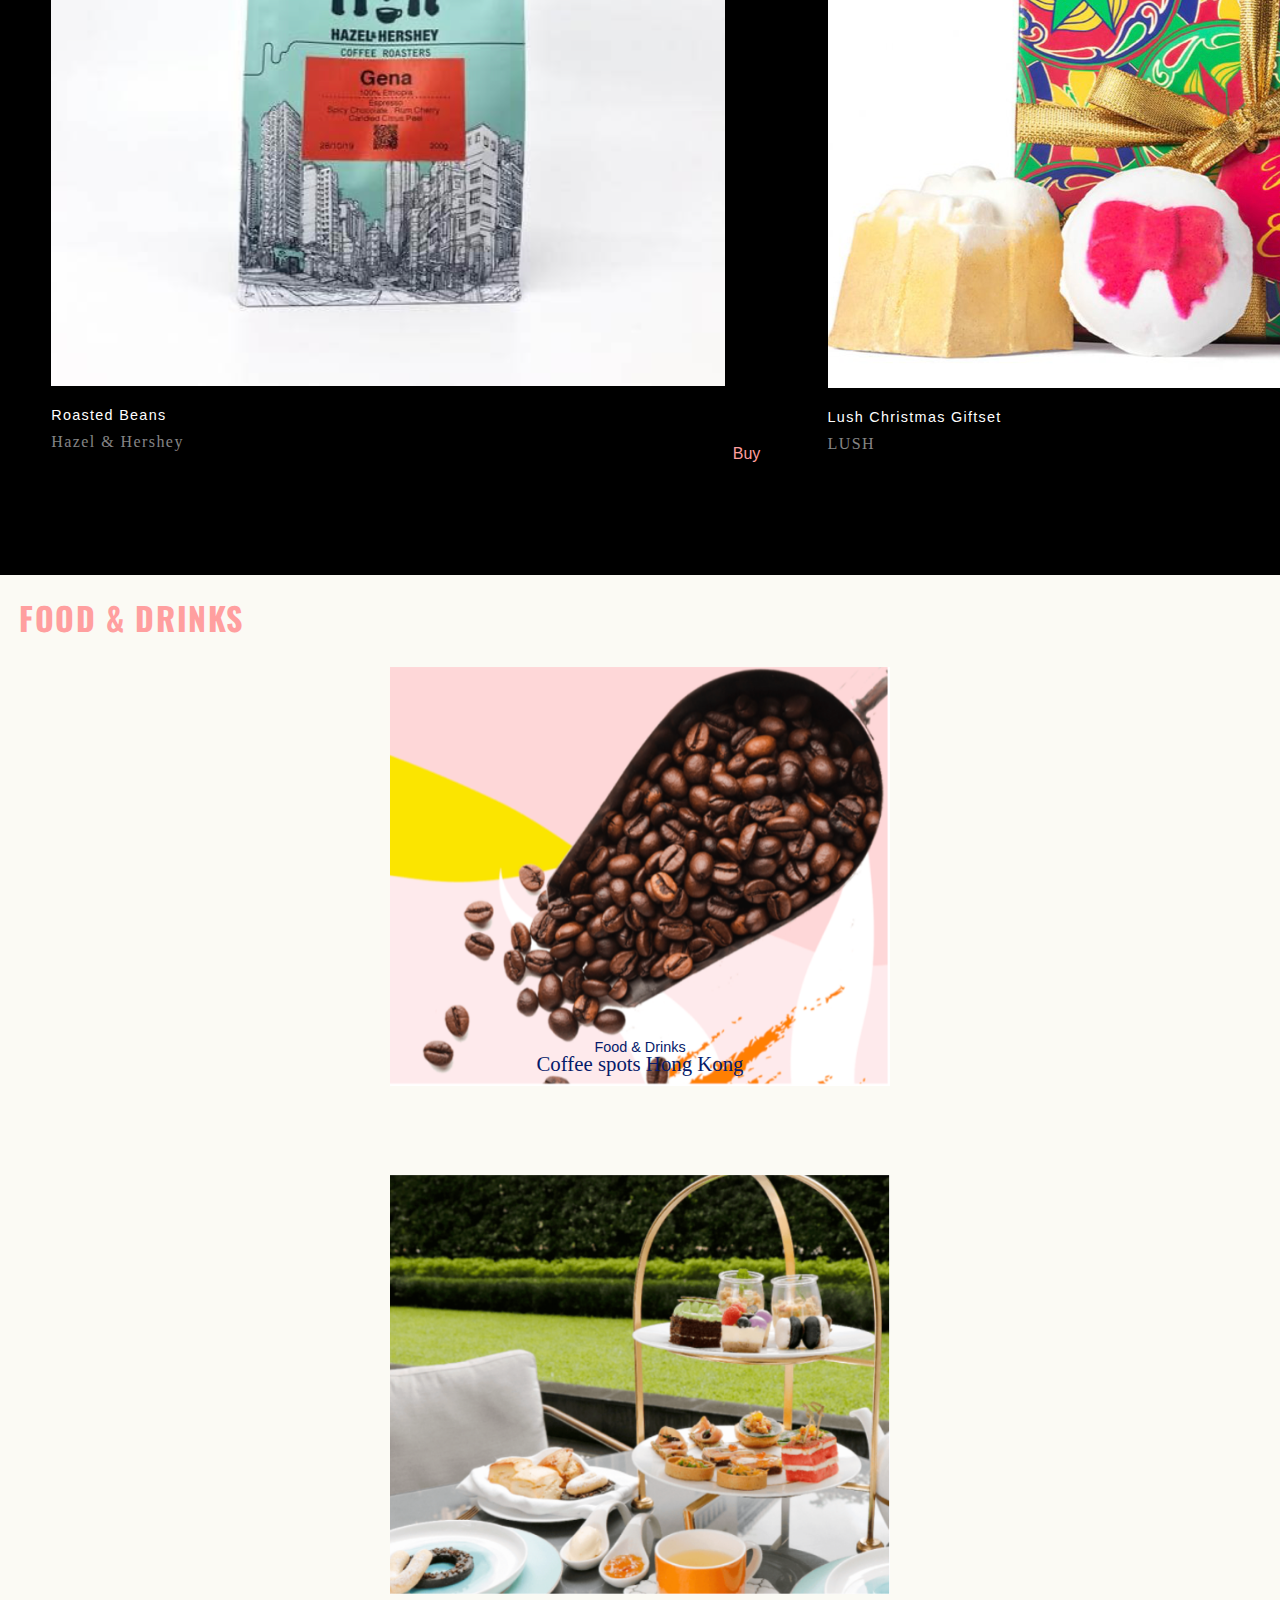
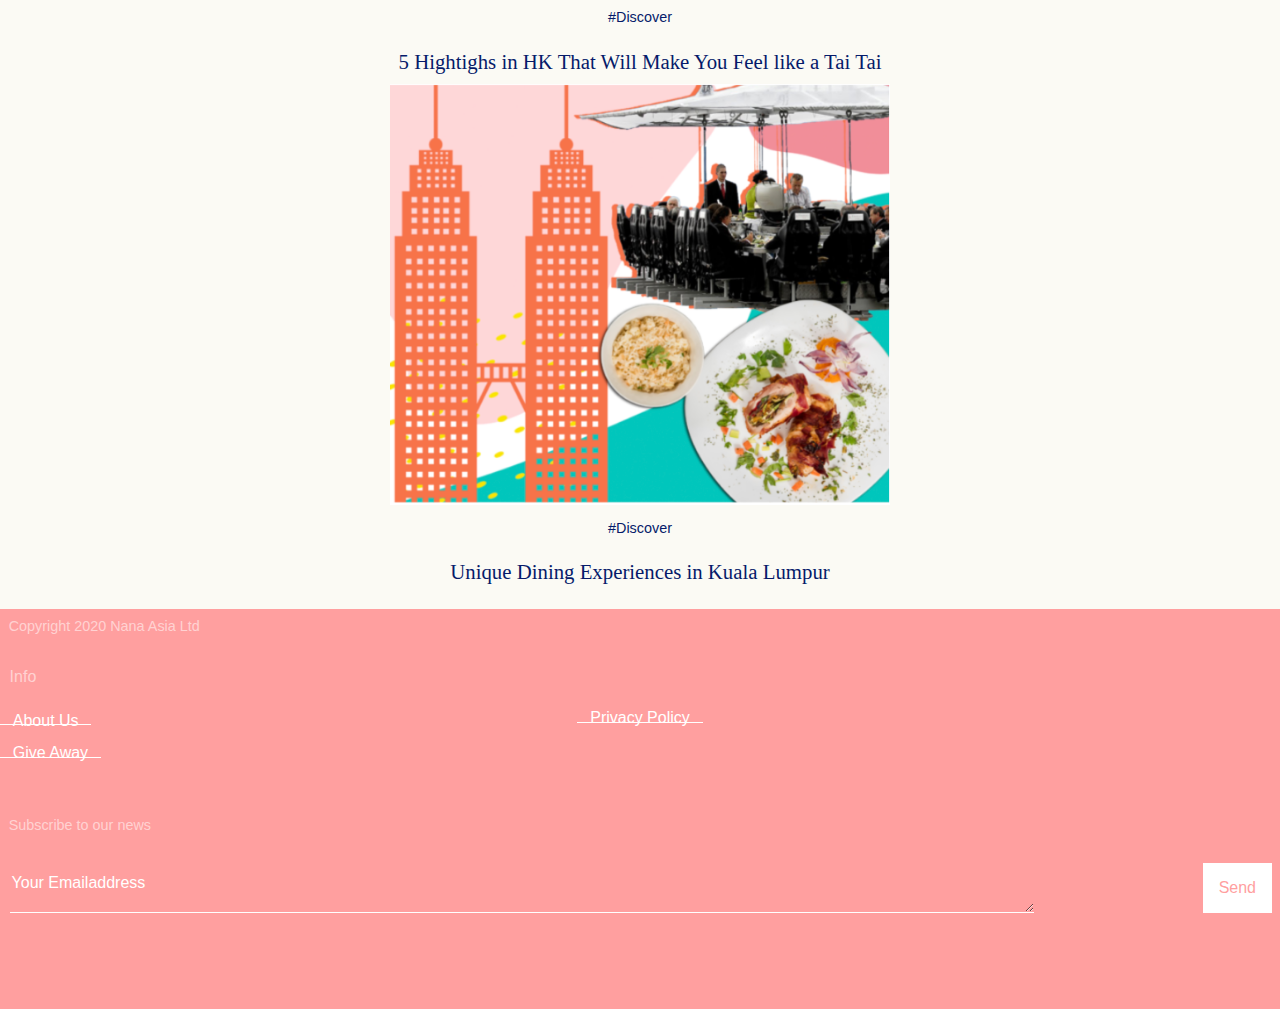
==== commit 6a1ce72a: "Add files via upload" ====
--- a/index.html
+++ b/index.html
@@ -20,46 +20,31 @@
 <body>
 
     <!-- NAVIGATIE -->
-
     <header>
         <figure>
             <nav>
                 <!-- site logo -->
                 <a href="index.html"><img src="images/logo.png" class='logo' alt="logo_nana" /> </a>
-
                 <ul>
                     <li><a href="detailpagina.html">Lifestyle</a> </li>
                     <li> <a href="detailpagina.html">Food &amp; drinks</a></li>
                     <li> <a href="detailpagina.html">Travel</a></li>
                     <li> <a href="detailpagina.html">Let's get real</a></li>
                     <li> <a href="detailpagina.html">Shop with us</a></li>
-
-
                 </ul>
-
-
-
                 <button class="nav-toggler"></button>
                 <button class="nav-toggler-blue"></button>
-                </nav>
-                </figure>
-
-                <!-- search bar -->
-
-                <figure class="menu-btn"><img src="images/search.png" class="search" alt="search_icon" /></figure>
-
-
-            </header>
-            <main>
-
-                <!-- banner -->
-
+            </nav>
+        </figure>
+
+        <!-- search bar -->
+        <figure class="menu-btn"><img src="images/search.png" class="search" alt="search_icon" /></figure>
+    </header>
+    <main>
         <section>
 
-
-
+            <!-- Slideshow -->
             <ul class="slideshow-container">
-
                 <li class="mySlides fade"><img src="images/adventkalender.png" alt="advent kalender" />
                     <h2> #Beauty</h2>
                     <h4> Countdown till Christmas with Beauty Advent Calenders</h4>
@@ -72,13 +57,6 @@
                     <h2> #Fashion</h2>
                     <h4>Rock your Outfits with these Shoes</h4>
                 </li>
-            </ul>
-
-            <ul class="prevNext">
-                <li><a class='links' href="#s4"></a><a class='rechts' href="#s2"></a></li>
-                <li><a class='links' href="#s1"></a><a class='rechts' href="#s3"></a></li>
-                <li><a class='links' href="#s2"></a><a class='rechts' href="#s4"></a></li>
-                <li><a class='links' href="#s3"></a><a class='rechts' href="#s1"></a></li>
             </ul>
         </section>
 
@@ -104,11 +82,7 @@
                     <aside></aside>
                     <p>by Nana team</p>
                 </li>
-
-            </ul>
-
-
-
+            </ul>
         </section>
 
 
@@ -134,7 +108,6 @@
                     <p>by Veronica Yoo</p>
                 </li>
             </ul>
-
             <ul>
                 <li><img src="images/lifestyle1.png" class="blogpost" alt="beauty lifestyle">
                     <p>#Beauty</p>
@@ -152,8 +125,6 @@
                 </li>
             </ul>
         </section>
-
-
 
         <!-- shop -->
         <section class="carousel">
@@ -181,12 +152,10 @@
                     <h5>Fortress</h5><a href="detailpagina.html">Buy</a>
                 </li>
             </ul>
-
-        </section>
-
-
-
-
+        </section>
+
+
+        <!-- blog 3 -->
         <section class="blog3">
             <h2>Food &amp; Drinks</h2>
             <ul>
@@ -207,41 +176,29 @@
 
 
 
-
         <script src="scripts/script.js"></script>
-
     </main>
+
+
+    <!-- Footer -->
 
     <footer>
         <article class='witt'>
             <p> Copyright 2020 Nana Asia Ltd</p>
             <p>Info</p>
         </article>
-
         <ul class='footerlijstje'>
             <li> <a class='wit' href="detailpagina.html">About Us</a></li>
             <li> <a class='wit' href="detailpagina.html">Give Away</a></li>
-
             <li class='anderekant'> <a class='wit' href="detailpagina.html">Privacy Policy</a></li>
-
         </ul>
-
-
-
-
-
-
         <form>
-
             <article class='witt'>
                 <p> Subscribe to our news</p>
             </article>
             <textarea id="subject" name="subject" placeholder="Your Emailaddress"></textarea>
             <button class='btn'>Send</button>
-
         </form>
-
-
     </footer>
 </body>
 
--- a/styles/style.css
+++ b/styles/style.css
@@ -1,68 +1,59 @@
 /* CSS Document */
-*, *::after, *::before {
-  box-sizing:border-box;
-}
-
-
+/* noa bos 201 500791864 */
+*,
+*::after,
+*::before {
+    box-sizing: border-box;
+}
+
+/****************/
 /* BASICS */
-
-html{
-max-width:100%;
-overflow-x: hidden;
-
-
+/****************/
+
+html {
+    max-width: 100%;
+    overflow-x: hidden;
+}
+
+body {
+    background: #FBFAF4;
+    margin: 0;
+    font-family: Helvetica, sans-serif;
+    max-width: 100%;
+    background-color: #FBFAF4;
+    max-width: 100%;
 }
 
 @media (max-width: 37.5em) {
-  html {
-        max-width:100%;
-       overflow-x: hidden;
-      position: relative;
-  }
-}
-
-
-body {
-  background: #FBFAF4;
-  margin: 0;
-  font-family: Helvetica, sans-serif;
-  max-width:100%;
-  background-color: #FBFAF4;
-  max-width:100%;
-
-}
-
-
-
-}
-@media (max-width: 37.5em) {
-  body {
-        max-width:100%;
-      overflow-x: hidden;
-      position: relative;
-  }
-}
-
-
-
-  ul {
-         list-style: none;
-         margin: 0;
-         padding: 0;
-  }
-
-@media (max-width: 37.5em) {
-  ul {
-         list-style: none;
-         margin: 0;
-         padding: 0;
-  }
+    body {
+        max-width: 100%;
+        overflow-x: hidden;
+        position: relative;
+    }
+
+    html {
+        max-width: 100%;
+        overflow-x: hidden;
+        position: relative;
+    }
+
+    ul {
+        list-style: none;
+        margin: 0;
+        padding: 0;
+    }
+}
+
+ul {
+    list-style: none;
+    margin: 0;
+    padding: 0;
 }
 
 /* Is voor de witte titel in zwarte vlak deze moet wit zijn & onder elkaar*/
 
 h3 {
-    display:inline-block;
+    display: inline-block;
     font-family: 'Oswald', sans-serif;
     vertical-align: top;
     text-transform: uppercase;
@@ -70,36 +61,17 @@
     letter-spacing: 0.05em;
     color: #fff;
     margin-top: 0.6em;
-    text-decoration: none;
     font-size: 2em;
     text-align: left;
     padding-left: 0.6em;
-    width:0.6em;
-    text-decoration: none;
-    }
-
-@media (max-width:37.5em ){
-   h3 {
-    display:inline-block;
-    font-family: 'Oswald', sans-serif;
-    vertical-align: top;
-    text-transform: uppercase;
-    text-decoration: none;
-    letter-spacing: 0.05em;
-    color: #fff;
-    margin-top: 0.6em;
-    text-decoration: none;
-    font-size: 2em;
-    text-align: left;
-    padding-left: 0.6em;
-    width:0.6em;
-    text-decoration: none;
-    }}
-
+    width: 0.6em;
+
+}
 
 /* is voor alle roze titels; deze moet roze zijn */
- h2 {
-    display:inline-block;
+
+h2 {
+    display: inline-block;
     font-family: 'Oswald', sans-serif;
     vertical-align: top;
     text-transform: uppercase;
@@ -107,129 +79,82 @@
     letter-spacing: 0.05em;
     color: #FF9F9F;
     margin-top: 0.6em;
-    text-decoration: none;
     font-size: 2em;
     text-align: left;
     padding-left: 0.6em;
-    max-width:70%;
-    text-decoration: none;
-    }
-
-@media (max-width: 37.5em) { h2 {
-    display:inline-block;
-    font-family: 'Oswald', sans-serif;
-    vertical-align: top;
-    text-transform: uppercase;
-    text-decoration: none;
-    letter-spacing: 0.05em;
-    color: #FF9F9F;
-    margin-top: 0.6em;
-    text-decoration: none;
-    font-size: 2em;
-    text-align: left;
-    padding-left: 0.6em;
-    max-width:70%;
-    text-decoration: none;
-    }}
+    max-width: 70%;
+
+}
 
 /* simpele titel voor het product */
+
 h6 {
-    text-decoration: none;
     letter-spacing: 0.09em;
     color: #fff;
     font-size: 0.9em;
     position: relative;
-    top:-1.1em;
+    top: -1.1em;
     font-weight: 500;
     text-decoration: none;
-    }
-
-@media (max-width: 37.5em){ h6 {
-    text-decoration: none;
-    letter-spacing: 0.09em;
-    color: #fff;
-    font-size: 0.9em;
-    position: relative;
-    top:-1.1em;
-    font-weight: 500;
-    text-decoration: none;
-    }}
+}
 
 /* simpele onder titel voor het product */
- h5 {
+
+h5 {
     font-family: 'Times New Roman', sans-serif;
     text-decoration: none;
     letter-spacing: 0.09em;
     color: rgba(255, 255, 255, 0.53);
     font-size: 1em;
     position: relative;
-    top:-2.5em;
+    top: -2.5em;
     font-weight: 500;
-    text-decoration: none;
-    }
-
-@media (max-width: 37.5em){ h5 {
-    font-family: 'Times New Roman', sans-serif;
-    text-decoration: none;
-    letter-spacing: 0.09em;
-    color: rgba(255, 255, 255, 0.53);
-    font-size: 1em;
-    position: relative;
-    top:-2.5em;
-    font-weight: 500;
-    text-decoration: none;
-    }}
-
-
-a{
+
+}
+
+a {
     text-decoration: none;
     color: #061B6A;
-    }
-
-@media (max-width: 37.5em) { a{
-    text-decoration: none;
-    color: #061B6A;
-    }}
-
-
-/* NAVIGATIE */
-
-.search{
-    max-width:1%;
+}
+
+/****************/
+/*NAVIGATIE */
+/****************/
+
+.search {
+    max-width: 1%;
     height: auto;
     position: relative;
     left: 85%;
-    top:-1.3em;
-    }
-
-input{
+    top: -1.3em;
+}
+
+input {
     display: none;
 }
 
 
-nav{
-display: flex;
-align-items: center;
-justify-content: space-evenly;
-box-sizing:border-box;
-display: table;
-position: relative;
-left:15%;
-top:10px;
-
-
-}
-
-
-nav ul{
-  list-style: none;
-  display: flex;
-  position: relative;
- padding-left: 400px;
+nav {
+    display: flex;
+    align-items: center;
+    justify-content: space-evenly;
+    box-sizing: border-box;
+    display: table;
+    position: relative;
+    left: 15%;
+    top: 0.6em;
+}
+
+
+nav ul {
+    list-style: none;
+    display: flex;
+    position: relative;
+    padding-left: 25em;
 }
 
 nav ul li a {
-    display:inline-block;
+    display: inline-block;
     font-family: 'Oswald', sans-serif;
     text-transform: uppercase;
     text-decoration: none;
@@ -239,563 +164,315 @@
     font-size: 0.8em;
     text-align: center;
     position: relative;
-    margin: 20px;
-    width: 100px;
-    margin: 0;
-
+    margin: 6.25em;
+    width: 6.25em;
+    margin: 0em;
     display: inline-block;
 
-    }
-
-
-
-.icon{
-display: none;
-}
-
-
-/* NAVIGATIE VIERKANTJE*/
-
-
-.nav-toggler-blue{
+}
+
+.filter img {
+    width: 100%;
+}
+
+
+/****************/
+/*NAVIGATIE VIERKANTJE*/
+/****************/
+
+
+.nav-toggler-blue {
     display: none;
 }
 
-.nav-toggler{
+.nav-toggler {
     display: none;
 }
 
-/* hier begint MEDIA voor NAV */
-
-
-@media (max-width: 37.5em) { .search{
-    display: block;
-    position: relative;
-    top:10px;
-    left:35px;
-    max-width:35%;
-    height: auto;
-    }}
-
-
-@media (max-width: 37.5em) { header{
-    background-color: #FBFAF4;
-    position: relative;
-    top:-1.25em;
-    }}
-
-.logo{
+
+.logo {
     width: 8em;
     margin-top: 1em;
     text-align: center;
-    cursor:pointer;
+    cursor: pointer;
     z-index: 10;
     position: relative;
-    left:10px;
-    top:40px;
-
-    }
-
- @media only screen and (max-width: 37.5em) and (max-width: 48em) {
- .logo{
-  visibility: visible;
-  position: relative;
-  width: 35%;
-  left: 35%;
-  margin: 0;
-  padding: 0;
-  top: 0px;
-
-        }
-    }
-
-@media (max-width: 37.5em) { .nav-toggler {
-  border: 0.1875em solid #FF9F9F;
-  background-color: rgba(6, 27, 106, 0);
-  cursor: pointer;
-  height: 1.56em;
-  width:0.06em;
-  display: none;
-  z-index: 5;
-  margin-top: 1.25em;
-  border-radius: 1%;
-    }}
-
-@media (max-width: 37.5em) {.nav-toggler:focus {
-    background-color:white;
-    }}
-
-
-@media (max-width: 37.5em) { .nav-toggler-blue{
-  border: 0.19em solid #061B6A;
-  background-color: #061B6A;;
-  cursor: pointer;
-  height: 1.5em;
-  width:0.19em;
-  position: relative;
-  z-index: 4;
-  display: none;
-  left: -1.56em;
-  margin-top: 1.25em;
-    }}
+    left: 0.6em;
+    top: 2.5em;
+
+}
+
+@media only screen and (max-width: 37.5em) and (max-width: 48em) {
+    .logo {
+        visibility: visible;
+        position: relative;
+        width: 35%;
+        left: 35%;
+        margin: 0;
+        padding: 0;
+        top: 0em;
+    }
+}
+
+a {
+    text-decoration: none;
+    color: #061B6A;
+}
+
+.nav-toggler-blue {
+    border: 0.19em solid #061B6A;
+    background-color: #061B6A;
+    cursor: pointer;
+    height: 1.5em;
+    width: 0.19em;
+    position: relative;
+    z-index: 4;
+    display: none;
+    left: -1.56em;
+    margin-top: 1.25em;
+}
+
+.nav-toggler:focus {
+    background-color: white;
+}
+
+.nav-toggler {
+    border: 0.1875em solid #FF9F9F;
+    background-color: rgba(6, 27, 106, 0);
+    cursor: pointer;
+    height: 1.56em;
+    width: 0.06em;
+    display: none;
+    z-index: 5;
+    margin-top: 1.25em;
+    border-radius: 1%;
+}
+
+header {
+    background-color: #FBFAF4;
+    position: relative;
+    top: -1.25em;
+}
+
+.search {
+    display: block;
+    position: relative;
+    top: -0.3em;
+    left: 4em;
+    max-width: 35%;
+    height: auto;
+}
 
 
 @media screen and (max-width: 50em) {
-  .nav-toggler-blue {
-  position: absolute;
-  top: 15%;
-  left: 2%;
-  }
-
-
-@media screen and (max-width: 50em) {
-  .nav-toggler {
-  position: absolute;
-  top: 12%;
-  left: 0%;
-  }
-
- @media (max-width: 37.5em) { .nav-toggler {
-    display: block;
-    width: 1.25em;
-     }}
-
- @media (max-width: 37.5em) {   .nav-toggler-blue{
-    display: block;
-    width: 1.25em;
-     }}
-
-
-/*navigtaie*/
-
-  @media (max-width: 37.5em) { nav {
-    min-height: 5em;
-    padding: 0;
+    .nav-toggler-blue {
+        position: absolute;
+        top: 15%;
+        left: 2%;
+    }
+
+    .nav-toggler {
+        position: absolute;
+        top: 12%;
+        left: 0%;
+    }
+
+    .nav-toggler-blue {
+        position: absolute;
+        top: 15%;
+        left: 2%;
+    }
+}
+
+nav ul.open {
+    animation: 1s down-open;
+}
+
+/****************/
+/*ANIMATIE DROPDOWN MENU*/
+/****************/
+
+@keyframes down-open {
+    0% {
+        clip-path: inset(0 0 100% 0);
+    }
+
+    100% {
+        clip-path: inset(0);
+    }
+}
+    nav {
+        min-height: 5em;
+        padding: 0;
         display: flex;
-  justify-content: space-between;
-  align-items: center;
-    position: relative;
-left:-2%;
-      }}
-
- @media (max-width: 37.5em) { nav ul {
-    position: fixed;
-    height: calc(100vh);
-    flex-direction: column;
-    z-index: 2;
-     padding: 20%;
-     width:100vw;
-     left:0px;
-     right: 0px;
-     bottom: -20px;
-     display: none;
-     margin-top:20x;
-
-
-     }}
-
-
-  @media (max-width: 37.5em) { nav ul.open {
-    max-height: 100vh;
-    top:-1em;
-    background-color: #FF9F9F;
-    transition: .5s;
-    display: block;
-
-
-  }
-}
-
-
-@media (max-width: 37.5em) { nav ul li a {
-    font-size: 1em;
-    margin: 10px;
-    position: relative;
-    left: 40px;
-    top:120px;
-    }}
-
-    .icon {
-    width: 20px;
-    display: flex;
-    flex-direction: row;
-    justify-content: center;
-    align-items: center;
-    flex-basis: 1;
-    margin: 19%;
+        justify-content: space-between;
+        align-items: center;
+        position: relative;
+        left: -2%;
+    }
+
+
+
+/****************/
+/* SEARCH BAR POP UP*/
+/****************/
+
+.menu-btn {
+    position: absolute;
+    z-index: 3;
+    right: 1.25em;
+    top: 1.25em;
+    height: 3.1em;
+    width: 3.1em;
+    text-align: center;
+    line-height: 3.1em;
+    border-radius: 50%;
+    font-size: 1.25em;
+    color: #fff;
+    cursor: pointer;
+    transition: all 0.3s ease-in-out;
+    background-color: rgba(251, 250, 244, 0);
+}
+
+
+@media (max-width: 37.5em) {
+        nav ul li a {
+        font-size: 1em;
+        margin: 0.6em;
+        position: relative;
+        left: 2.5em;
+        top: 7.5em;
+    }
+
+    .nav-toggler-blue {
+        display: block;
+        width: 1.25em;
+    }
+
+    .nav-toggler {
+        display: block;
+        width: 1.25em;
+    }
+
+    nav ul.open {
+        max-height: 100vh;
+        top: -1em;
+        background-color: #FF9F9F;
+        transition: .5s;
+        display: block;
+    }
+
+    nav ul {
+        position: fixed;
+        height: calc(100vh);
+        flex-direction: column;
+        z-index: 2;
+        padding: 20%;
+        width: 100vw;
+        left: 0em;
+        right: 0em;
+        bottom: -1.25em;
+        display: none;
+        margin-top: 1em;
+    }
+
+    nav {
+        min-height: 5em;
+        padding: 0;
+        display: flex;
+        justify-content: space-between;
+        align-items: center;
+        position: relative;
+        left: -2%;
+    }
+
+    .menu-btn {
         position: absolute;
-        top:250px;
-    }
-
-    .icon li a{
-        position: absolute;
-        left:100px;
-    }
-
-     .icon li {
-        padding:20px;
-    }
-
-/* SEARCH BAR POP UP */
-
-.wrapper{
-  position: fixed;
-  top: -1%;
-  left: -1%;
-  height: 100%;
-  width: 100vh;
-  background:#6355C3;
-  clip-path: circle(1.3em at calc(100% - 2.8em) 2.8em);
-  transition: all 0.3s ease-in-out;
-  z-index: 2;
-    }
-
-
-#active:checked ~ .wrapper{
-  clip-path: circle(75%);
-    }
-
-
- .menu-btn{
-  position: absolute;
-  z-index: 3;
-  right: 1.25em;
-  top: 1.25em;
-  height: 3.1em;
-  width: 3.1em;
-  text-align: center;
-  line-height: 3.1em;
-  border-radius: 50%;
-  font-size: 1.25em;
-  color: #fff;
-  cursor: pointer;
-  transition: all 0.3s ease-in-out;
-  background-color: rgba(251, 250, 244, 0);
-    }
-
-.wrapper ul{
-  position: absolute;
-  top: 50%;
-  left: 50%;
-  transform: translate(-50%, -50%);
-  list-style: none;
-  text-align: center;
-    }
-
-.wrapper ul li{
-  margin: 0.9em 0;
-    }
-
- .wrapper ul li a{
-  text-decoration: none;
-  font-size: 1.8em;
-  font-weight: 500;
-  padding: 0.3em 1.8em;
-  color: #fff;
-  position: relative;
-  line-height: 3.1em;
-  transition: all 0.3s ease;
-    }
-
-.wrapper ul li a:after{
-  position: absolute;
-  content: "content" counter(content);
-  background: #fff;
-  width: 100%;
-  height: 3.1em;
-  left: 0;
-  border-radius: 3.1em;
-  transform: scaleY(0);
-  z-index: -1;
-  transition: transform 0.3s ease;
-    }
-
-.wrapper ul li a:hover:after{
-  transform: scaleY(1);
-    }
-
-
-input[type="checkbox"]{
-  display: none;
-}
-
-.content{
-  position: relative;
-  z-index: 4;
-  text-align: center;
-  width: 100%;
-  color: #fff;
-    }
-
-.content .title{
-  font-size: 2.5em;
-  font-weight: 700;
-    }
-
-    .content p{
-  font-size: 2.2em;
-  font-weight: 600;
-    }
-
-
-/* hier begint MEDIA voor SEARCH BAR */
-
-
-@media (max-width: 37.5em) { .wrapper{
-  position: fixed;
-  top: -1%;
-  left: -1%;
-  height: 100%;
-  width: 100vh;
-  background:#6355C3;
-  clip-path: circle(1.3em at calc(100% - 2.8em) 2.8em);
-  transition: all 0.3s ease-in-out;
-  z-index: 2;
-    }}
-
-@media (max-width: 37.5em) { #active:checked ~ .wrapper{
-  clip-path: circle(75%);
-    }}
-
-@media (max-width: 37.5em) { .menu-btn{
-  position: absolute;
-  z-index: 3;
-  right: 1.25em;
-  top: 1.25em;
-  height: 3.1em;
-  width: 3.1em;
-  text-align: center;
-  line-height: 3.1em;
-  border-radius: 50%;
-  font-size: 1.25em;
-  color: #fff;
-  cursor: pointer;
-  transition: all 0.3s ease-in-out;
-  background-color: rgba(251, 250, 244, 0);
-    }}
-
-
-@media (max-width: 37.5em) { .wrapper ul{
-  position: absolute;
-  top: 50%;
-  left: 50%;
-  transform: translate(-50%, -50%);
-  list-style: none;
-  text-align: center;
-    }}
-
-@media (max-width: 37.5em) { .wrapper ul li{
-  margin: 0.9em 0;
-    }}
-@media (max-width: 37.5em) { .wrapper ul li a{
-  text-decoration: none;
-  font-size: 1.8em;
-  font-weight: 500;
-  padding: 0.3em 1.8em;
-  color: #fff;
-  position: relative;
-  line-height: 3.1em;
-  transition: all 0.3s ease;
-    }}
-@media (max-width: 37.5em) { .wrapper ul li a:after{
-  position: absolute;
-  content: "";
-  background: #fff;
-  width: 100%;
-  height: 3.1em;
-  left: 0;
-  border-radius: 3.1em;
-  transform: scaleY(0);
-  z-index: -1;
-  transition: transform 0.3s ease;
-    }}
-
-@media (max-width: 37.5em) { .wrapper ul li a:hover:after{
-  transform: scaleY(1);
-    }}
-
-
-input[type="checkbox"]{
-  display: none;
-}
-
-@media (max-width: 37.5em) {.content{
-  position: absolute;
-  top: 50%;
-  left: 50%;
-  transform: translate(-50%, -50%);
-  z-index: -1;
-  text-align: center;
-  width: 100%;
-  color: #202020;
-    }}
-@media (max-width: 37.5em) {.content .title{
-  font-size: 2.5em;
-  font-weight: 700;
-    }}
-@media (max-width: 37.5em) {.content p{
-  font-size: 2.2em;
-  font-weight: 600;
-    }}
-
-
-
-/* BANNER SLIDER*/
-
-@media (max-width: 37.5em) {.CSSgal h4:nth-of-type(1) {
-position: relative;
-left:-0.7em;
-font-size: 1.6em;
-font-weight: 200;
-text-align: left;
-width: 14em;
-    }}
-
-@media (max-width: 37.5em) {.CSSgal h2:nth-of-type(1) {
-font-size: 0.8em;
-letter-spacing: 0.08em;
-    }}
-
-@media (max-width: 37.5em) { .CSSgal {
-    position: relative;
-    overflow: hidden;
-    height: 34.4em;
-    }}
-
-@media (max-width: 37.5em) { .CSSgal .slider {
-    height: 100%;
-    width:100%;
-    white-space: nowrap;
-    font-size: 0;
-    transition: 0.8s;
-    }}
-
-
-@media (max-width: 37.5em) { .CSSgal .slider > * {
-    font-size: 1rem;
-    display: inline-block;
-    white-space: normal;
-    vertical-align: top;
-    height: 100%;
-    width: 100%;
-    background: none 50% no-repeat;
-    background-size: cover;
-    }}
-
-@media (max-width: 37.5em) {.CSSgal .prevNext {
-    position: absolute;
-    z-index: 1;
-    top: 50%;
-    width: 100%;
-    height: 0;
-    display: flex;
-    }}
-
-
-@media (max-width: 37.5em) {.CSSgal .prevNext a {
-
+        z-index: 3;
+        right: 1.25em;
+        top: 1.25em;
+        height: 3.1em;
+        width: 3.1em;
+        text-align: center;
+        line-height: 3.1em;
+        border-radius: 50%;
+        font-size: 1.25em;
+        color: #fff;
+        cursor: pointer;
+        transition: all 0.3s ease-in-out;
+        background-color: rgba(251, 250, 244, 0);
+    }
+
+    .wrapper ul li a {
+        text-decoration: none;
+        font-size: 1.8em;
+        font-weight: 500;
+        padding: 0.3em 1.8em;
+        color: #fff;
+        position: relative;
+        line-height: 3.1em;
+        transition: all 0.3s ease;
+    }
+}
+
+/****************/
+/*BANNER SLIDER*/
+/****************/
+
+.slideshow-container h4:nth-of-type(1) {
+    position: relative;
+    left: -0.7em;
+    font-size: 1.6em;
+    font-weight: 200;
+    text-align: left;
+    width: 14em;
+}
+
+.slideshow-container h2:nth-of-type(1) {
+    font-size: 0.8em;
+    letter-spacing: 0.08em;
+}
+
+.slideshow-container img {
+    width: 100vw;
+}
+
+.slideshow-container {
+    max-height: 30%;
+    position: relative;
+    margin: auto;
+}
+
+/****************/
+/*BLOG*/
+/****************/
+
+.blog {
+    background-color: white;
+}
+
+p:nth-of-type(1) {
+    font-size: 0.9em;
     text-align: center;
-    -webkit-transition: 0.3s;
-    transition: 0.3s;
-    -webkit-transform: translateY(-50%);
-    transform: translateY(-50%);
-    left: 18.8em;
-    top: 14.4em;
-
-    }}
-
-    .links{
-
-    position: absolute;
- width: 0;
-height: 0;
-border-style: solid;
-border-width: 15px 15px 15px 15px;
-border-color:  transparent #061B6A transparent transparent;
-    }
-
-
-       .rechts{
-
-    position: absolute;
-
-        left:-50px;
-width: 0;
-height: 0;
-border-style: solid;
-border-width: 15px 15px 15px 15px;
-border-color: transparent transparent transparent #061B6A;
-    }
-
-@media (max-width: 37.5em) {.CSSgal .prevNext a:hover {
-    opacity: 1;
-    }}
-@media (max-width: 37.5em) {.CSSgal .prevNext a+a {
-    left: auto;
-    right: 0;
-    }}
-
-
-
-
-.CSSgal >s:target ~ .bullets >* {      background: rgba(255, 255, 255, 0.5);}
-
-.CSSgal >s:target ~ .prevNext >* {      visibility: hidden;}
-
-#s1:target ~ .prevNext >*:nth-child(1) {visibility: visible;}
-#s2:target ~ .prevNext >*:nth-child(2) {visibility: visible;}
-#s3:target ~ .prevNext >*:nth-child(3) {visibility: visible;}
-
-
-#s1:target ~ .slider {transform: translateX(   0%); -webkit-transform: translateX(   0%);}
-#s2:target ~ .slider {transform: translateX(-100%); -webkit-transform: translateX(-100%);}
-#s3:target ~ .slider {transform: translateX(-200%); -webkit-transform: translateX(-200%);}
-
-
-@media (max-width: 37.5em) { img {
- width: 100%;
-
-    }}
-
-
-/*BLOG MEDIA */
-
-    .blog{
-        background-color: white;
-    }
-
-@media (max-width: 37.5em) { p:nth-of-type(1) {
-    color: #061B6A;
+}
+
+p:nth-of-type(3) {
+    color: #A1ACC8;
     margin-left: auto;
-    margin-right: auto;
+    margin-right: 1em;
     width: 8em;
     font-size: 0.9em;
+    position: relative;
+    top: -3.4em;
     text-align: center;
-    }}
-
-@media (max-width: 37.5em) { p:nth-of-type(3) {
-    color: #A1ACC8;
-    margin-left: auto;
-    margin-right: 4.4em;
-    width: 8em;
-    font-size: 0.9em;
-    position: relative;
-    top:-2.4em;
-    text-align: center;
-    }}
-
-@media (max-width: 37.5em) { p:nth-of-type(2) {
-    color: #061B6A;
-    margin-left: 4.6em;
-    margin-right: auto;
-    width: 8em;
-    font-size: 0.9em;
-    margin-bottom: 0.1em;
-    margin-top: 0.1em;
-    padding-left: 0.6em;
-    }}
-
-@media (max-width: 37.5em) { h4:nth-of-type(1) {
+}
+
+p:nth-of-type(2) {
+    text-align: left;
+    padding-left: 1.8em;
+}
+
+h4:nth-of-type(1) {
     font-family: 'Times New Roman', sans-serif;
     font-size: 1.3em;
     color: #061B6A;
@@ -805,239 +482,493 @@
     padding-left: 1.25em;
     padding-right: 1.25em;
     font-weight: 200;
-    }}
-
-@media (max-width: 37.5em) { aside {
- width: 0.2em;
-      height: 0.2em;
-      background: #FF9F9F;
-      border-radius: 50%;
-     padding:0em;
-    margin-left: 11.25em;
-    position: relative;
-    margin-right: auto;
-    top:-0.6em;
-    }}
-
-  @media (max-width: 37.5em) {  .blog1{
-     background-color: white;
-
-      }}
-
-   @media (max-width: 37.5em) { .blogpost{
-       max-width: 90%;
-         display: flex;
-
-  align-items: center;
-  justify-content: center;
-        display: block;
-   width: 90%;
-   max-width: 31.3em;
-   height: auto;
-   margin: auto;
-
-       }}
-
-
-@media (max-width: 37.5em) {.apart li h4:first-of-type {
-   text-align: left;
-    }}
-
-@media (max-width: 37.5em) { .apart li p:first-of-type {
-   position: relative;
-left: -10em;
-    }}
-
-@media (max-width: 37.5em) { .apart li p:nth-last-of-type(2) {
-   position: relative;
-left: -3.4em;
-    }}
-
-@media (max-width: 37.5em) { .apart li aside:nth-last-of-type(1) {
-   position: relative;
-left: -3.1em;
-    }}
-
-@media (max-width: 37.5em) { .apart li p:nth-last-of-type(1) {
-   position: relative;
-left: -3.1em;
-    }}
-
-
-
-
-.roze {
- width: 1.2em;
-      height: 1.2em;
-      background: #FF9F9F;
-    position: relative;
-    left:-1.25em;
-    }}
-
-          .blauw  {
-         background-color: #061B6A;
-           width: 1.2em;
-      height: 1.2em;
-
-    position: relative;
-    left:-1.25em;
-    }
-
-
-/*CAROUSEL WATCH & CURRENT OBSESSIONS*/
-
-@media (max-width:1281px) { .carousel{
-        background-color: #000000;
-        width:100%
-      }}
-
-@media (max-width:1281px) { .content-slider {
-   display: flex;
-   overflow-y: hidden;
-   overflow-x: scroll;
-    }}
-
-@media (max-width:1281px) {.img-holder{
-  max-width:80%;
-  display: block;
-  position: relative;
-  flex-shrink:0;
-  padding: 4%;
-    }}
-
-@media (max-width:1281px) { .img-responsive{
-   object-fit: cover;
-   width:100%;
-    }}
-
-@media (max-width:1281px) { .carousel a:nth-of-type(1){
-    color: #FF9F9F;
+}
+
+aside {
+    width: 0.2em;
+    height: 0.2em;
+    background: #FF9F9F;
+    border-radius: 50%;
+    display: block;
     margin-left: auto;
     margin-right: auto;
-    width: 8em;
-    font-size: 0.9em;
-    text-align: center;
-     margin-bottom: 0.2em;
-    margin-top:0.2em;
-    text-decoration: none;
-    position: relative;
-    top:-7.2em;
-    left:15em;
-    }}
-
-/*CAROUSEL WATCH & CURRENT OBSESSIONS KLEIN SCHERM*/
-
-
- @media (min-width: 37.5em) { .carousel{
-        background-color: #000000;
-        width:100%
-     }}
-
-@media (min-width: 37.5em) { .content-slider {
-   display: flex;
-   overflow-y: hidden;
-   overflow-x: scroll;
-    }}
-
-@media (min-width: 37.5em) {.img-holder{
-  max-width:80%;
-  display: block;
-  position: relative;
-  flex-shrink:0;
-  padding: 4%;
-    }}
-
-@media (min-width: 37.5em) { .img-responsive{
-   object-fit: cover;
-   width:100%;
-    }}
-
-
-@media (min-width: 37.5em) { .carousel a:nth-of-type(1){
-    color: #FF9F9F;
+    position: relative;
+    top: -1.5em;
+}
+
+.rondjeroze {
+    width: 0.2em;
+    height: 0.2em;
+    background: #FF9F9F;
+    border-radius: 50%;
+    display: block;
     margin-left: auto;
-    margin-right: auto;
-    width: 8em;
-    font-size: 0.9em;
-    text-align: center;
-     margin-bottom: 0.2em;
-    margin-top:0.2em;
-    text-decoration: none;
-    position: relative;
-    top:-7.2em;
-    left:15em;
-    }}
-
-
-
-
-
-/*FOOD & DRINKS*/
-
-
-
- @media (max-width: 37.5em) {   .ontop{
-        position: relative;
-        top:-4.25em;
-     }}
-
-
-
-/*DETAILPAGINA*/
-
-@media (max-width: 37.5em) { .filteroptie {
-        color: rgba(6, 27, 106, 0.59);
+    margin-right: 11em;
+    position: relative;
+    top: -1.5em;
+}
+
+.blog1 {
+    background-color: white;
+}
+
+.blogpost {
+    max-width: 90%;
+    display: flex;
+    align-items: center;
+    justify-content: center;
+    display: block;
+    width: 90%;
+    max-width: 31.3em;
+    height: auto;
+    margin: auto;
+
+}
+
+.apart li h4:first-of-type {
+    text-align: left;
+}
+
+.apart li p:first-of-type {
+    text-align: left;
+    padding-left: 1.6em;
+}
+
+.apart li p:nth-last-of-type(2) {
+    text-align: left;
+}
+
+.apart li p:nth-last-of-type(1) {
+    position: relative;
+    left: -3.1em;
+}
+
+/****************/
+/* CAROUSEL CURRENT OBSESSIONS*/
+/****************/
+
+.pijl_obsessions {
+    width: 15%;
+    position: relative;
+    display: block;
+    margin-left: auto;
+    margin-right: 5em;
+    top: -4.4em;
+}
+
+.carousel {
+    background-color: #000000;
+    width: 100%
+}
+
+.content-slider {
+    display: flex;
+    overflow-y: hidden;
+    overflow-x: scroll;
+}
+
+.img-holder {
+    max-width: 80%;
+    display: block;
+    position: relative;
+    flex-shrink: 0;
+    padding: 4%;
+}
+
+@media (max-width:80em) {
+    .img-responsive {
+        object-fit: cover;
+        width: 100%;
+    }
+
+    .carousel a:nth-of-type(1) {
+        color: #FF9F9F;
+        display: inline-block;
+        position: absolute;
+
+        bottom: 7em;
+        right: 1em;
+    }
+}
+/****************/
+/* FOOD & DRINKS*/
+/****************/
+
+.ontop {
+    position: relative;
+    top: -4.25em;
+}
+
+/****************/
+/* DETAILPAGINA*/
+/****************/
+
+.filteroptie {
+    color: rgba(6, 27, 106, 0.59);
     font-family: 'Times New Roman', sans-serif;
-
-        padding: 1.25em;
+    padding: 1.25em;
     display: flex;
     flex-grow: 1;
     justify-content: space-around;
-    display:inline-block;
+    display: inline-block;
     font-size: 1.25em;
-    }}
-
-
-@media (max-width: 37.5em) {.active {
+}
+
+.active {
     color: #061B6A;
-    }}
-
-@media (max-width: 37.5em) {.photo-list {
+}
+
+.photo-list {
     display: grid;
-    grid-template-columns: 1fr;
     grid-template-rows: auto;
     grid-row: 1;
-    }}
-
-@media (max-width: 37.5em) {.visible {
+    position: relative;
+}
+
+.visible {
     opacity: 1;
     transition: opacity 0.5s linear 0.5s;
-    }}
-
-@media (max-width: 37.5em) {.unvisible {
+    position: relative;
+
+}
+
+.unvisible  {
+    display: none;
+    position: relative;
+}
+
+
+.filter visible p :nth-of-type(1) {
+    color: #061B6A;
+}
+
+p {
+    color: #061B6A;
+}
+
+
+/****************/
+/* FOOTER*/
+/****************/
+footer {
+    background-color: #FF9F9F;
+    margin: 0em;
+    height: 25em;
+    position: relative;
+    bottom: 0em;
+}
+
+.footer{
+    position: relative;
+    bottom: 0em;
+    padding-bottom: 90em;
+}
+
+.wit {
+    color: #fff;
+    font-weight: 100;
+    margin-left: 0em;
+    padding: 0.8em;
+}
+
+.witt p {
+    color: rgba(255, 255, 255, 0.54);
+    font-weight: 100;
+    padding: 0em;
+    margin-left: 0em;
+    display: block;
+    text-align: left;
+    padding: 0.6em;
+}
+
+.wit li a {
+    margin: 0 0 0.7em 0;
+    padding: 1.25em;
+}
+
+.footerlijstje li {
+    margin: 0.9em 0;
+}
+
+.footerlijstje .anderekant {
+    display: table;
+    margin: 0 auto;
+    position: relative;
+    top: -4.2em;
+}
+
+input[type=text],
+select,
+textarea {
+    width: 80%;
+    height: 20%;
+    margin-left: 0.6em;
+    border: none;
+    background-color: #FF9F9F;
+    font: inherit;
+    color: white;
+    border-bottom: 0.06em solid white;
+    position: relative;
+    top: 1em;
+}
+
+::placeholder {
+    color: white;
+    font-size: 1em;
+    font-weight: 100;
+}
+
+form button {
+    background-color: #fff;
+    padding: 1em;
+    color: #FF9F9F;
+    border: none;
+    font-size: 1em;
     position: absolute;
-    visibility: hidden;
-    }}
-
-  @media (max-width: 37.5em) {.filter visible  p :nth-of-type(1){
-color: antiquewhite;
-      }}
-
-@media (max-width: 37.5em) {p {
-color: antiquewhite;
-    }}
-
-
-
-/*FOOTER*/
-
-
-    footer{
-        background-color: #FF9F9F;
-        color: aliceblue;
-
-    }
-
-    footer p{
-        color: white;
-    }
+    right: 0.5em;
+    bottom: 6.0em;
+}
+
+
+/****************/
+/* ANIMATIE NANA*/
+/****************/
+figure.nana_yay h2 {
+    width: auto;
+    transform-origin: center bottom;
+    animation-name: yay-animation;
+    animation-duration: 2s;
+    animation-iteration-count: infinite;
+    animation-play-state: paused;
+}
+
+
+figure.nana_yay:hover h2 {
+    animation-play-state: running;
+}
+
+.nana_yay {
+
+    margin: 0em;
+}
+
+@keyframes yay-animation {
+    0% {
+        transform: none;
+    }
+
+    10% {
+        transform: scale(1.2, .8);
+    }
+
+    30% {
+        transform: scale(1.3, .7);
+    }
+
+    40% {
+        transform: scale(.9, 1.1);
+    }
+
+    50% {
+        transform: none;
+    }
+
+    100% {
+        transform: none;
+    }
+}
+
+/****************/
+/* ANIMATIE BOKJES*/
+/****************/
+
+
+.roze {
+    width: 1.2em;
+    height: 1.2em;
+    background: #FF9F9F;
+    position: relative;
+    left: -1.25em;
+    animation: joejoe 3s ease-in-out 4s, hartslag 3s ease infinite alternate;
+    text-align: left;
+}
+
+
+@keyframes joejoe {
+    0% {
+        transform: scale(0.4);
+        opacity: 0;
+    }
+
+    60% {
+        transform: scale(2);
+        opacity: 1;
+    }
+
+    100% {
+        transform: scale(1);
+    }
+}
+
+@keyframes hartslag {
+
+    0%,
+    100% {
+        background-color: #061B6A;
+    }
+
+    50% {
+        background-color: #ffd6d6;
+    }
+}
+
+
+/****************/
+/* ANIMATIE PIJL*/
+/****************/
+@keyframes swinging {
+    0% {
+        transform: rotate(20deg);
+    }
+
+    50% {
+        transform: rotate(-5deg)
+    }
+
+    100% {
+        transform: rotate(20deg);
+    }
+}
+
+@keyframes swinging {
+    0% {
+        transform: rotate(20deg);
+    }
+
+    50% {
+        transform: rotate(-5deg)
+    }
+
+    100% {
+        transform: rotate(20deg);
+    }
+}
+
+.pijl_obsessions {
+    transform-origin: 50% 0;
+    animation: swinging 3.5s ease-in-out forwards infinite;
+}
+
+
+/****************/
+/* ANIMATIE UNDERLINE*/
+/****************/
+
+.wit:after {
+    position: absolute;
+    content: '';
+    bottom: -0.1em;
+    left: 0em;
+    height: 0.1em;
+    width: 0%;
+    animation: underline 2s ease-in-out 2s infinite;
+}
+
+@keyframes underline {
+    0% {
+        width: 0;
+    }
+
+    100% {
+        width: 100%;
+    }
+}
+
+.wit {
+    position: relative;
+}
+
+.wit::after {
+    content: ' ';
+    position: absolute;
+    top: 60%;
+    left: 0;
+    width: 100%;
+    height: 0.06em;
+    background: white;
+    animation-name: underline;
+    animation-duration: 4s;
+    animation-timing-function: linear;
+    animation-iteration-count: infinite;
+    animation-fill-mode: forwards;
+
+}
+
+
+/****************/
+/* ANIMATIE SEND KNOP*/
+/****************/
+
+.btn {
+
+    animation: rotate 5s;
+    transform: rotate(360deg);
+    transition: 0.9s all;
+
+}
+
+@keyframes rotate {
+    0% {
+        transform: rotate(0.1turn);
+    }
+
+    10% {
+        transform: rotate(0.3turn);
+    }
+
+    30% {
+        transform: rotate(0.5turn);
+    }
+
+    40% {
+        transform: rotate(0.7turn);
+    }
+
+    100% {
+        transform: rotate(0.3turn);
+    }
+}
+
+/****************/
+/*ANIMATIE SLIDER*/
+/****************/
+.fade {
+    animation-name: fade;
+    animation-duration: 5s;
+    animation-iteration-count: infinite;
+}
+
+@keyframes fade {
+    from {
+        opacity: .7
+    }
+
+    to {
+        opacity: 3
+    }
+}
+
+@keyframes fade {
+    from {
+        opacity: .7
+    }
+
+    to {
+        opacity: 3
+    }
+}
+
+
+/****************/
+/* EINDE*/
+/****************/
